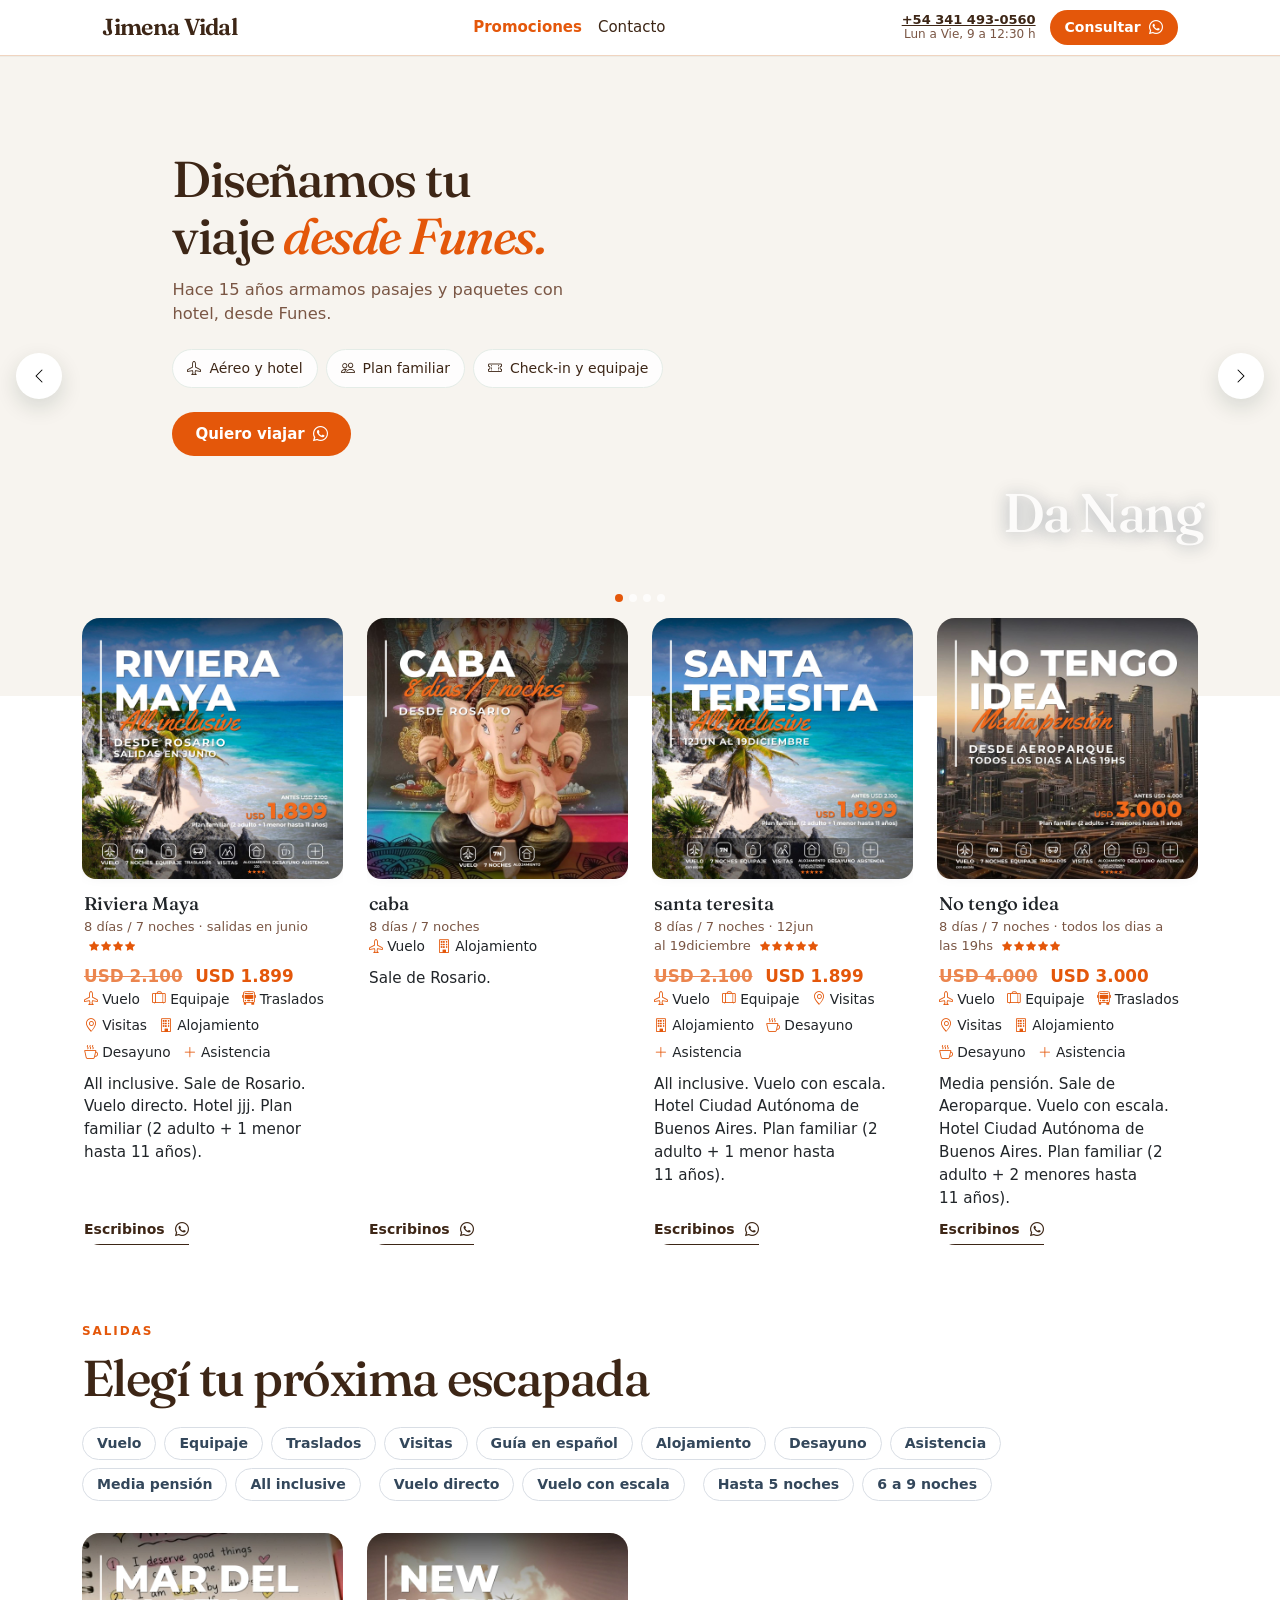
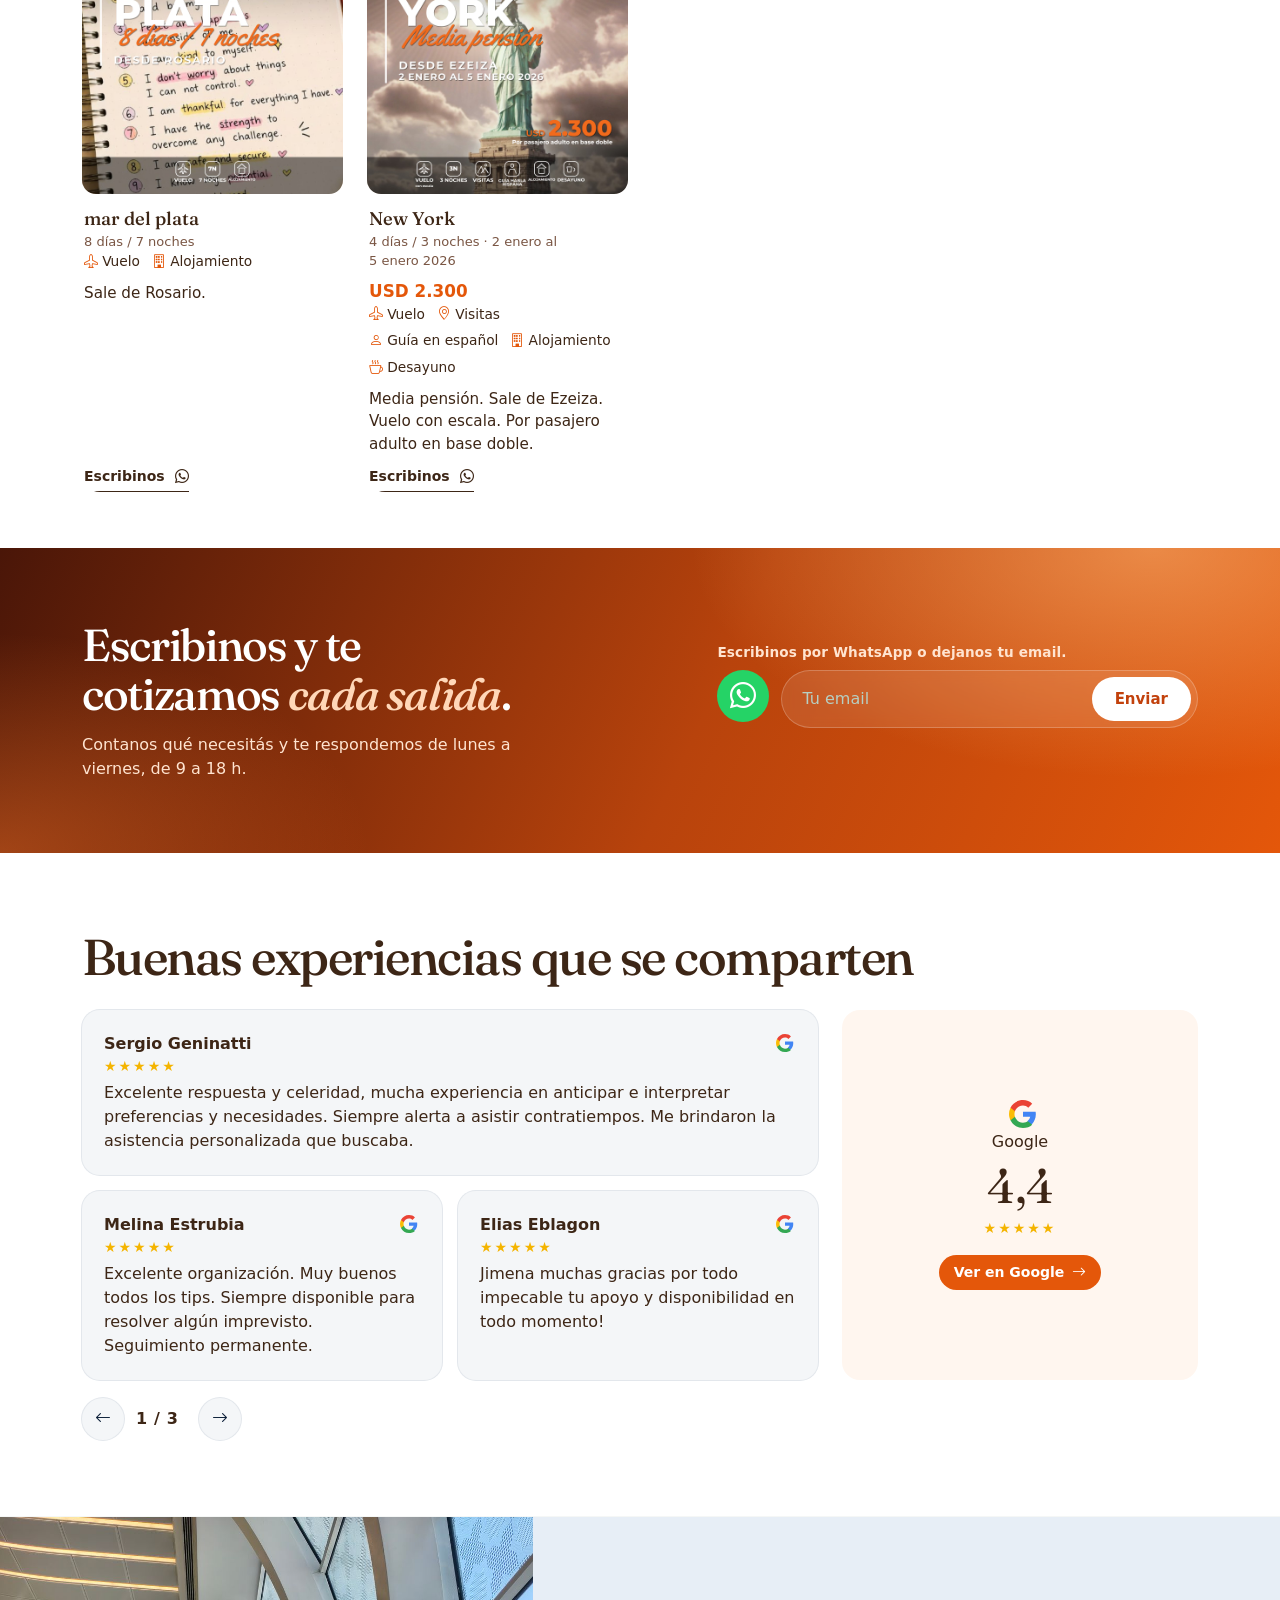
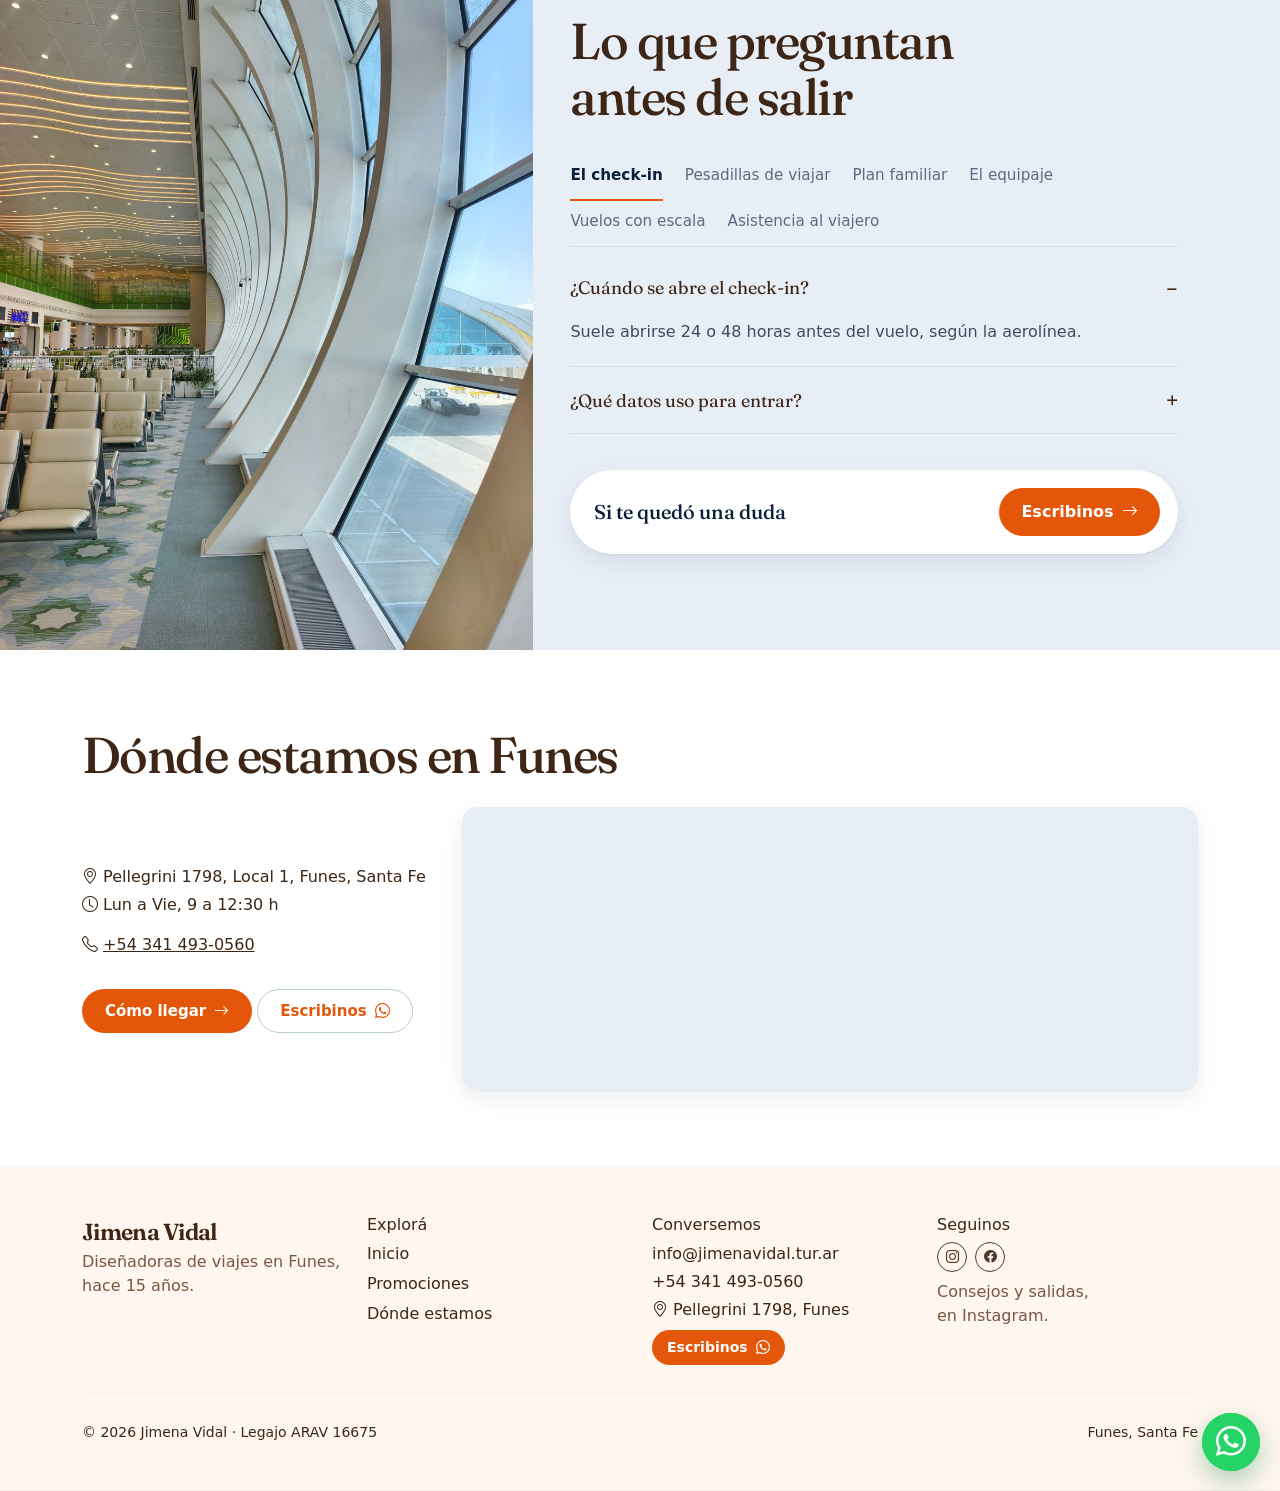
==== index.html @ 98bb5628 "Sitio Jimena Vidal Viajes Landing estática con las promos generadas desde JSON." ====
<!DOCTYPE html>
<html data-estatico lang="es">
<head>
  <meta charset="utf-8">
  <meta name="viewport" content="width=device-width, initial-scale=1">
  <title>Jimena Vidal</title>
  <link rel="preconnect" href="https://fonts.googleapis.com">
  <link rel="preconnect" href="https://fonts.gstatic.com" crossorigin>
  <link href="https://fonts.googleapis.com/css2?family=Fraunces:ital,opsz,wght@0,9..144,500;0,9..144,620;1,9..144,520&family=Manrope:wght@400;500;600;700&display=swap" rel="stylesheet">
  <link href="https://cdn.jsdelivr.net/npm/bootstrap@5.3.3/dist/css/bootstrap.min.css" rel="stylesheet">
  <link href="https://cdn.jsdelivr.net/npm/bootstrap-icons@1.11.3/font/bootstrap-icons.min.css" rel="stylesheet">
  <link href="maquetas/css/lanzate.css" rel="stylesheet">
  <style>
:root { --green: #e4570a; --green-deep: #a43f07; --sage: #fff4ec; --sage-2: #fff4ec; }
  </style>
  <style>

:root {
  --green: #e4570a;
  --green-deep: #a43f07;
  --sage: #fff6ef;
  --sage-2: #ffe8d4;
  --ink: #3d2616;
  --dark: #4a2a16;
  --darker: #2c1810;
  --paper: #fffaf6;
  --cream: #fff1e6;
  --line: #f0d4c0;
  --muted: #7a5644;
}
.nx-hero-slide::before {
  background: linear-gradient(90deg, rgba(255,247,241,.98) 0%, rgba(255,244,236,.95) 36%, rgba(255,236,220,.55) 58%, rgba(255,236,220,0) 78%);
}
body.landing-page { background: #fffaf6; }
.prod-price { color: var(--green); }

  </style>
<meta name="description" content="Diseñadoras de viajes en Funes. Paquetes al Caribe y a Europa, plan familiar y contacto por WhatsApp."><meta property="og:type" content="website"><meta property="og:locale" content="es_AR"><meta property="og:title" content="Jimena Vidal"><meta property="og:description" content="Diseñadoras de viajes en Funes. Paquetes al Caribe y a Europa, plan familiar y contacto por WhatsApp."><meta property="og:site_name" content="Jimena Vidal"><meta property="og:url" content="https://rosariogebala-cyber.github.io/jimenavidal/"><meta property="og:image" content="https://rosariogebala-cyber.github.io/jimenavidal/maquetas/img/jimena/compartir.jpg"><meta property="og:image:alt" content="Jimena Vidal"><meta name="twitter:card" content="summary_large_image"><link rel="canonical" href="https://rosariogebala-cyber.github.io/jimenavidal/"></head>
<body class="landing-page" data-anim="suave">
  <section class="mq-block" id="navegacion" data-module="navegacion-media" data-width="full">
    <div class="mq-frame">
      <nav class="navbar navbar-expand-lg nx nx-nav" data-width="full">
        <div class="container">
          <a class="nx-brand" href="#navegacion">Jimena Vidal</a>
          <button class="navbar-toggler" type="button" data-bs-toggle="collapse" data-bs-target="#navJimena" aria-controls="navJimena" aria-expanded="false" aria-label="Abrir menú"><i class="bi bi-list"></i></button>
          <div class="collapse navbar-collapse" id="navJimena">
            <ul class="navbar-nav mx-auto align-items-lg-center">
              <li class="nav-item"><a class="nav-link is-active" href="#productos">Promociones</a></li>
              
              <li class="nav-item"><a class="nav-link" href="#contacto">Contacto</a></li>
            </ul>
            <div class="nx-nav-tools py-3 py-lg-0">
              <div class="nx-phone">
                <strong><a href="tel:+543414930560">+54 341 493-0560</a></strong>
                <span>Lun a Vie, 9 a 12:30 h</span>
              </div>
              <a class="btn-nx btn-sm" href="https://wa.me/5493416953818?text=Hola%2C%20quiero%20consultar%20un%20pasaje%20al%20exterior" target="_blank" rel="noopener">Consultar <i class="bi bi-whatsapp"></i></a>
            </div>
          </div>
        </div>
      </nav>
</div>
  </section>
  <section class="mq-block" id="hero" data-module="hero-full-imagen-media" data-width="full">
    <div class="mq-frame">
      <div id="heroJimena" class="carousel slide nx nx-hero" data-bs-ride="carousel" data-bs-interval="5600"><div class="carousel-indicators"><button type="button" data-bs-target="#heroJimena" data-bs-slide-to="0" class="active" aria-current="true" aria-label="Funes"></button><button type="button" data-bs-target="#heroJimena" data-bs-slide-to="1" class="" aria-label="Europa"></button><button type="button" data-bs-target="#heroJimena" data-bs-slide-to="2" class="" aria-label="Otros destinos"></button><button type="button" data-bs-target="#heroJimena" data-bs-slide-to="3" class="" aria-label="Quince años"></button></div><div class="carousel-inner"><div class="carousel-item active"><div class="nx-hero-slide"><video class="jv-hero-video" muted playsinline loop preload="none" src="https://videos.pexels.com/video-files/19957788/19957788-sd_960_540_30fps.mp4" aria-label="Atardecer en la costa"></video><p class="jv-hero-lugar" aria-hidden="true">Da&nbsp;Nang</p><div class="container"><div class="col-lg-7"><h2 class="nx-display">Diseñamos tu viaje <span class="em">desde&nbsp;Funes.</span></h2><p class="nx-lead">Hace 15 años armamos pasajes y paquetes con hotel, desde&nbsp;Funes.</p><div class="nx-pills"><span class="nx-pill"><i class="bi bi-airplane"></i> Aéreo y hotel</span><span class="nx-pill"><i class="bi bi-people"></i> Plan familiar</span><span class="nx-pill"><i class="bi bi-ticket-perforated"></i> Check-in y equipaje</span></div><a class="btn-nx mt-4" href="https://wa.me/5493416953818?text=Hola%2C%20quiero%20consultar%20un%20pasaje%20al%20exterior" target="_blank" rel="noopener">Quiero viajar <i class="bi bi-whatsapp"></i></a></div></div></div></div><div class="carousel-item"><div class="nx-hero-slide"><video class="jv-hero-video" muted playsinline loop preload="none" src="https://videos.pexels.com/video-files/36540548/15494248_1280_720_60fps.mp4" aria-label="Vista aérea del Coliseo de Roma al amanecer"></video><p class="jv-hero-lugar" aria-hidden="true">Roma</p><div class="container"><div class="col-lg-7"><h2 class="nx-display">Si vas a Europa, <span class="em">te lo&nbsp;explicamos.</span></h2><p class="nx-lead">Te contamos el ingreso EES, el equipaje y el check-in antes de&nbsp;salir.</p><a class="btn-nx mt-4" href="https://wa.me/5493416953818?text=Hola%2C%20quiero%20consultar%20un%20pasaje%20al%20exterior" target="_blank" rel="noopener">Consultar ahora <i class="bi bi-whatsapp"></i></a></div></div></div></div><div class="carousel-item"><div class="nx-hero-slide"><video class="jv-hero-video" muted playsinline loop preload="none" src="https://cdn.pixabay.com/video/2025/01/12/252077_medium.mp4" aria-label="Camellos frente a las pirámides de Guiza, en Egipto"></video><p class="jv-hero-lugar" aria-hidden="true">Egipto</p><div class="container"><div class="col-lg-7"><h2 class="nx-display">Si el destino es otro, <span class="em">también lo&nbsp;armamos.</span></h2><p class="nx-lead">Riviera Maya, Dominicana o el destino que tengas en&nbsp;mente.</p><a class="btn-nx mt-4" href="https://wa.me/5493416953818?text=Hola%2C%20quiero%20consultar%20un%20pasaje%20al%20exterior" target="_blank" rel="noopener">Escribinos ahora <i class="bi bi-whatsapp"></i></a></div></div></div></div><div class="carousel-item jv-quince"><div class="nx-hero-slide"><video class="jv-hero-video" muted playsinline loop preload="none" src="https://videos.pexels.com/video-files/30118059/12916819_1280_720_30fps.mp4" aria-label="Vista aérea de la playa de Cancún"></video><p class="jv-hero-lugar" aria-hidden="true">Cancún</p><div class="container"><div class="col-lg-7"><h2 class="nx-display">Quince años armando&nbsp;viajes</h2><p class="nx-lead">Jimena y Laura te escuchan y arman la salida a tu&nbsp;medida.</p><a class="btn-nx mt-4" href="https://wa.me/5493416953818?text=Hola%2C%20quiero%20consultar%20un%20pasaje%20al%20exterior" target="_blank" rel="noopener">Quiero viajar <i class="bi bi-whatsapp"></i></a></div></div></div></div></div><button class="carousel-control-prev" type="button" data-bs-target="#heroJimena" data-bs-slide="prev"><span class="carousel-control-prev-icon" aria-hidden="true"></span><span class="visually-hidden">Anterior</span></button><button class="carousel-control-next" type="button" data-bs-target="#heroJimena" data-bs-slide="next"><span class="carousel-control-next-icon" aria-hidden="true"></span><span class="visually-hidden">Siguiente</span></button></div>
    </div>
  </section>
  <section class="mq-block" id="productos" data-module="productos-simple" data-width="full">
    <div class="mq-frame">
      <div class="nx nx-pad">
        <div class="container">
          <p class="nx-kicker">Salidas</p>
          <h2 class="nx-display">Elegí tu próxima&nbsp;escapada</h2>
          <div class="row g-4 mt-2">
<div class="col-6 col-lg-3 jv-destacada"><article class="prod-card prod-card-xl" data-oferta="37884926197f4aeb826073169ba6c356" data-filtros="aereo equipaje traslado excursion hotel desayuno asistencia all-inclusive directo noches-media"><div class="nx-frame ratio-1"><button type="button" class="jv-zoom" data-zoom="img/ofertas/37884926197f4aeb826073169ba6c356.jpg?v=053f85e9" aria-label="Ver Riviera Maya"><img src="img/ofertas/37884926197f4aeb826073169ba6c356.jpg?v=053f85e9" alt="Oferta a Riviera Maya, 8 días / 7 noches"></button></div><div class="pad"><h3>Riviera&nbsp;Maya</h3><p class="meta">8 días / 7 noches · salidas en&nbsp;junio <span class="jv-stars" aria-label="4 estrellas"><i class="bi bi-star-fill"></i><i class="bi bi-star-fill"></i><i class="bi bi-star-fill"></i><i class="bi bi-star-fill"></i></span></p><p class="prod-price"><s>USD&nbsp;2.100</s> USD&nbsp;1.899</p><p class="jv-incs"><span class="jv-inc"><i class="bi bi-airplane" aria-hidden="true"></i> Vuelo</span><span class="jv-inc"><i class="bi bi-suitcase-lg" aria-hidden="true"></i> Equipaje</span><span class="jv-inc"><i class="bi bi-bus-front" aria-hidden="true"></i> Traslados</span><span class="jv-inc"><i class="bi bi-geo-alt" aria-hidden="true"></i> Visitas</span><span class="jv-inc"><i class="bi bi-building" aria-hidden="true"></i> Alojamiento</span><span class="jv-inc"><i class="bi bi-cup-hot" aria-hidden="true"></i> Desayuno</span><span class="jv-inc"><i class="bi bi-plus-lg" aria-hidden="true"></i> Asistencia</span></p><p class="prod-sale">All inclusive. Sale de Rosario. Vuelo directo. Hotel jjj. Plan familiar (2 adulto + 1 menor hasta 11&nbsp;años).</p><a class="prod-more" href="https://wa.me/5493416953818?text=Hola%2C%20quiero%20consultar%20la%20promo%20a%20Riviera%20Maya%2C%208%20d%C3%ADas%20/%207%20noches%2C%20salidas%20en%20junio%20%28USD%201.899%29." target="_blank" rel="noopener">Escribinos <i class="bi bi-whatsapp"></i></a></div></article></div>
<div class="col-6 col-lg-3 jv-destacada"><article class="prod-card prod-card-xl" data-oferta="af91a5ec6b624a5aa73c036898214060" data-filtros="aereo hotel noches-media"><div class="nx-frame ratio-1"><button type="button" class="jv-zoom" data-zoom="img/ofertas/af91a5ec6b624a5aa73c036898214060.jpg?v=03110d2f" aria-label="Ver caba"><img src="img/ofertas/af91a5ec6b624a5aa73c036898214060.jpg?v=03110d2f" alt="Oferta a caba, 8 días / 7 noches"></button></div><div class="pad"><h3>caba</h3><p class="meta">8 días / 7&nbsp;noches</p><p class="prod-price" hidden></p><p class="jv-incs"><span class="jv-inc"><i class="bi bi-airplane" aria-hidden="true"></i> Vuelo</span><span class="jv-inc"><i class="bi bi-building" aria-hidden="true"></i> Alojamiento</span></p><p class="prod-sale">Sale de&nbsp;Rosario.</p><a class="prod-more" href="https://wa.me/5493416953818?text=Hola%2C%20quiero%20consultar%20la%20promo%20a%20caba%2C%208%20d%C3%ADas%20/%207%20noches." target="_blank" rel="noopener">Escribinos <i class="bi bi-whatsapp"></i></a></div></article></div>
<div class="col-6 col-lg-3 jv-destacada"><article class="prod-card prod-card-xl" data-oferta="77dbd128a2034e059b8c4e5684f59d8d" data-filtros="aereo equipaje excursion hotel desayuno asistencia all-inclusive con-escala noches-media"><div class="nx-frame ratio-1"><button type="button" class="jv-zoom" data-zoom="img/ofertas/77dbd128a2034e059b8c4e5684f59d8d.jpg?v=461063f7" aria-label="Ver santa teresita"><img src="img/ofertas/77dbd128a2034e059b8c4e5684f59d8d.jpg?v=461063f7" alt="Oferta a santa teresita, 8 días / 7 noches"></button></div><div class="pad"><h3>santa&nbsp;teresita</h3><p class="meta">8 días / 7 noches · 12jun al&nbsp;19diciembre <span class="jv-stars" aria-label="5 estrellas"><i class="bi bi-star-fill"></i><i class="bi bi-star-fill"></i><i class="bi bi-star-fill"></i><i class="bi bi-star-fill"></i><i class="bi bi-star-fill"></i></span></p><p class="prod-price"><s>USD&nbsp;2.100</s> USD&nbsp;1.899</p><p class="jv-incs"><span class="jv-inc"><i class="bi bi-airplane" aria-hidden="true"></i> Vuelo</span><span class="jv-inc"><i class="bi bi-suitcase-lg" aria-hidden="true"></i> Equipaje</span><span class="jv-inc"><i class="bi bi-geo-alt" aria-hidden="true"></i> Visitas</span><span class="jv-inc"><i class="bi bi-building" aria-hidden="true"></i> Alojamiento</span><span class="jv-inc"><i class="bi bi-cup-hot" aria-hidden="true"></i> Desayuno</span><span class="jv-inc"><i class="bi bi-plus-lg" aria-hidden="true"></i> Asistencia</span></p><p class="prod-sale">All inclusive. Vuelo con escala. Hotel Ciudad Autónoma de Buenos Aires. Plan familiar (2 adulto + 1 menor hasta 11&nbsp;años).</p><a class="prod-more" href="https://wa.me/5493416953818?text=Hola%2C%20quiero%20consultar%20la%20promo%20a%20santa%20teresita%2C%208%20d%C3%ADas%20/%207%20noches%2C%2012jun%20al%2019diciembre%20%28USD%201.899%29." target="_blank" rel="noopener">Escribinos <i class="bi bi-whatsapp"></i></a></div></article></div>
<div class="col-6 col-lg-3 jv-destacada"><article class="prod-card prod-card-xl" data-oferta="a9b74a83d5e5470c9b0c50fd31ae1b5e" data-filtros="aereo equipaje traslado excursion hotel desayuno asistencia media-pension con-escala noches-media"><div class="nx-frame ratio-1"><button type="button" class="jv-zoom" data-zoom="img/ofertas/a9b74a83d5e5470c9b0c50fd31ae1b5e.jpg?v=5ab788b3" aria-label="Ver No tengo idea"><img src="img/ofertas/a9b74a83d5e5470c9b0c50fd31ae1b5e.jpg?v=5ab788b3" alt="Oferta a No tengo idea, 8 días / 7 noches"></button></div><div class="pad"><h3>No tengo&nbsp;idea</h3><p class="meta">8 días / 7 noches · todos los dias a las&nbsp;19hs <span class="jv-stars" aria-label="5 estrellas"><i class="bi bi-star-fill"></i><i class="bi bi-star-fill"></i><i class="bi bi-star-fill"></i><i class="bi bi-star-fill"></i><i class="bi bi-star-fill"></i></span></p><p class="prod-price"><s>USD&nbsp;4.000</s> USD&nbsp;3.000</p><p class="jv-incs"><span class="jv-inc"><i class="bi bi-airplane" aria-hidden="true"></i> Vuelo</span><span class="jv-inc"><i class="bi bi-suitcase-lg" aria-hidden="true"></i> Equipaje</span><span class="jv-inc"><i class="bi bi-bus-front" aria-hidden="true"></i> Traslados</span><span class="jv-inc"><i class="bi bi-geo-alt" aria-hidden="true"></i> Visitas</span><span class="jv-inc"><i class="bi bi-building" aria-hidden="true"></i> Alojamiento</span><span class="jv-inc"><i class="bi bi-cup-hot" aria-hidden="true"></i> Desayuno</span><span class="jv-inc"><i class="bi bi-plus-lg" aria-hidden="true"></i> Asistencia</span></p><p class="prod-sale">Media pensión. Sale de Aeroparque. Vuelo con escala. Hotel Ciudad Autónoma de Buenos Aires. Plan familiar (2 adulto + 2 menores hasta 11&nbsp;años).</p><a class="prod-more" href="https://wa.me/5493416953818?text=Hola%2C%20quiero%20consultar%20la%20promo%20a%20No%20tengo%20idea%2C%208%20d%C3%ADas%20/%207%20noches%2C%20todos%20los%20dias%20a%20las%2019hs%20%28USD%203.000%29." target="_blank" rel="noopener">Escribinos <i class="bi bi-whatsapp"></i></a></div></article></div>
<div class="col-6 col-lg-3"><article class="prod-card prod-card-xl" data-oferta="b96059d325c141ed8a28bde0c8cb20a8" data-filtros="aereo hotel noches-media"><div class="nx-frame ratio-1"><button type="button" class="jv-zoom" data-zoom="img/ofertas/b96059d325c141ed8a28bde0c8cb20a8.jpg?v=1242d1ee" aria-label="Ver mar del plata"><img src="img/ofertas/b96059d325c141ed8a28bde0c8cb20a8.jpg?v=1242d1ee" alt="Oferta a mar del plata, 8 días / 7 noches"></button></div><div class="pad"><h3>mar del&nbsp;plata</h3><p class="meta">8 días / 7&nbsp;noches</p><p class="prod-price" hidden></p><p class="jv-incs"><span class="jv-inc"><i class="bi bi-airplane" aria-hidden="true"></i> Vuelo</span><span class="jv-inc"><i class="bi bi-building" aria-hidden="true"></i> Alojamiento</span></p><p class="prod-sale">Sale de&nbsp;Rosario.</p><a class="prod-more" href="https://wa.me/5493416953818?text=Hola%2C%20quiero%20consultar%20la%20promo%20a%20mar%20del%20plata%2C%208%20d%C3%ADas%20/%207%20noches." target="_blank" rel="noopener">Escribinos <i class="bi bi-whatsapp"></i></a></div></article></div>
<div class="col-6 col-lg-3"><article class="prod-card prod-card-xl" data-oferta="d238829146d94de8898e751977fbda20" data-filtros="aereo excursion guia hotel desayuno media-pension con-escala noches-corta"><div class="nx-frame ratio-1"><button type="button" class="jv-zoom" data-zoom="img/ofertas/d238829146d94de8898e751977fbda20.jpg?v=cd882d75" aria-label="Ver New York"><img src="img/ofertas/d238829146d94de8898e751977fbda20.jpg?v=cd882d75" alt="Oferta a New York, 4 días / 3 noches"></button></div><div class="pad"><h3>New&nbsp;York</h3><p class="meta">4 días / 3 noches · 2 enero al 5 enero&nbsp;2026</p><p class="prod-price">USD&nbsp;2.300</p><p class="jv-incs"><span class="jv-inc"><i class="bi bi-airplane" aria-hidden="true"></i> Vuelo</span><span class="jv-inc"><i class="bi bi-geo-alt" aria-hidden="true"></i> Visitas</span><span class="jv-inc"><i class="bi bi-person" aria-hidden="true"></i> Guía en&nbsp;español</span><span class="jv-inc"><i class="bi bi-building" aria-hidden="true"></i> Alojamiento</span><span class="jv-inc"><i class="bi bi-cup-hot" aria-hidden="true"></i> Desayuno</span></p><p class="prod-sale">Media pensión. Sale de Ezeiza. Vuelo con escala. Por pasajero adulto en base&nbsp;doble.</p><a class="prod-more" href="https://wa.me/5493416953818?text=Hola%2C%20quiero%20consultar%20la%20promo%20a%20New%20York%2C%204%20d%C3%ADas%20/%203%20noches%2C%202%20enero%20al%205%20enero%202026%20%28USD%202.300%29." target="_blank" rel="noopener">Escribinos <i class="bi bi-whatsapp"></i></a></div></article></div>
          </div>
          <div class="foot-cta jv-cierre"><div class="container"><div><h2>Escribinos y te cotizamos <span class="em">cada&nbsp;salida</span>.</h2><p>Contanos qué necesitás y te respondemos de lunes a viernes, de 9 a 18&nbsp;h.</p></div><div class="jv-cierre-side"><p class="jv-cierre-hint">Escribinos por WhatsApp o dejanos tu&nbsp;email.</p><a class="jv-wa" href="https://wa.me/5493416953818?text=Hola%2C%20quiero%20consultar%20una%20salida." target="_blank" rel="noopener" aria-label="Escribir por WhatsApp"><i class="bi bi-whatsapp"></i></a><form data-mailto-form><label class="visually-hidden" for="jv-email">Tu email</label><div class="foot-form"><input id="jv-email" type="email" name="email" placeholder="Tu email" autocomplete="email" required><input type="text" name="web" tabindex="-1" autocomplete="off" class="visually-hidden" aria-hidden="true"><button class="btn-nx-light" type="submit">Enviar</button></div><p class="foot-form-note" data-form-msg aria-live="polite"></p></form></div></div></div><!--/jv-cierre-->
        </div>
      </div>
</div>
  </section>
    <section class="mq-block" id="resenas-de-google" data-module="resenas-google-compleja" data-width="full">
    <div class="mq-frame">
      <div class="nx nx-pad">
        <div class="container">
          <h2 class="nx-display mb-4">Buenas experiencias que se&nbsp;comparten</h2>
          <div class="row g-4 align-items-start">
            <div class="col-lg-4"><div class="score-card text-center">
              <span class="g-mark"><svg viewBox="0 0 24 24" width="28" height="28" aria-hidden="true"><path fill="#4285F4" d="M23 12.3c0-.8-.1-1.6-.2-2.3H12v4.4h6.2a5.3 5.3 0 0 1-2.3 3.5v2.9h3.7C21.6 18.7 23 15.8 23 12.3z"/><path fill="#34A853" d="M12 24c3.2 0 5.9-1 7.9-2.8l-3.7-2.9c-1 .7-2.4 1.2-4.2 1.2-3.2 0-5.9-2.2-6.9-5.1H1.3v3A12 12 0 0 0 12 24z"/><path fill="#FBBC05" d="M5.1 14.4A7.2 7.2 0 0 1 4.7 12c0-.8.1-1.6.4-2.4V6.6H1.3A12 12 0 0 0 0 12c0 1.9.5 3.8 1.3 5.4l3.8-3z"/><path fill="#EA4335" d="M12 4.8c1.7 0 3.3.6 4.5 1.8l3.4-3.4C17.9 1.1 15.2 0 12 0 7.3 0 3.2 2.7 1.3 6.6l3.8 3C6.1 7 8.8 4.8 12 4.8z"/></svg></span>
              <p class="mb-0 mt-2">Google</p>
              <p class="big">4,4</p>
              <p class="nx-stars is-google">★★★★★</p>
              
              <a class="btn-nx btn-sm" href="https://www.google.com/maps/search/?api=1&amp;query=Jimena+Vidal+Viajes+Funes" target="_blank" rel="noopener">Ver en Google <i class="bi bi-arrow-right"></i></a>
            </div></div>
            <div class="col-lg-8">
              <div data-jv-resenas><div class="jv-resena-pagina" data-jv-pagina-item><article class="quote-card mb-3"><div class="d-flex justify-content-between"><strong>Sergio Geninatti</strong><span class="g-mark"><svg viewBox="0 0 24 24" width="18" height="18" aria-hidden="true"><path fill="#4285F4" d="M23 12.3c0-.8-.1-1.6-.2-2.3H12v4.4h6.2a5.3 5.3 0 0 1-2.3 3.5v2.9h3.7C21.6 18.7 23 15.8 23 12.3z"/><path fill="#34A853" d="M12 24c3.2 0 5.9-1 7.9-2.8l-3.7-2.9c-1 .7-2.4 1.2-4.2 1.2-3.2 0-5.9-2.2-6.9-5.1H1.3v3A12 12 0 0 0 12 24z"/><path fill="#FBBC05" d="M5.1 14.4A7.2 7.2 0 0 1 4.7 12c0-.8.1-1.6.4-2.4V6.6H1.3A12 12 0 0 0 0 12c0 1.9.5 3.8 1.3 5.4l3.8-3z"/><path fill="#EA4335" d="M12 4.8c1.7 0 3.3.6 4.5 1.8l3.4-3.4C17.9 1.1 15.2 0 12 0 7.3 0 3.2 2.7 1.3 6.6l3.8 3C6.1 7 8.8 4.8 12 4.8z"/></svg></span></div><p class="nx-stars is-google mb-1">★★★★★</p><p class="mb-0">Excelente respuesta y celeridad, mucha experiencia en anticipar e interpretar preferencias y necesidades. Siempre alerta a asistir contratiempos. Me brindaron la asistencia personalizada que&nbsp;buscaba.</p></article><div class="row g-3"><div class="col-md-6"><article class="quote-card"><div class="d-flex justify-content-between"><strong>Melina Estrubia</strong><span class="g-mark"><svg viewBox="0 0 24 24" width="18" height="18" aria-hidden="true"><path fill="#4285F4" d="M23 12.3c0-.8-.1-1.6-.2-2.3H12v4.4h6.2a5.3 5.3 0 0 1-2.3 3.5v2.9h3.7C21.6 18.7 23 15.8 23 12.3z"/><path fill="#34A853" d="M12 24c3.2 0 5.9-1 7.9-2.8l-3.7-2.9c-1 .7-2.4 1.2-4.2 1.2-3.2 0-5.9-2.2-6.9-5.1H1.3v3A12 12 0 0 0 12 24z"/><path fill="#FBBC05" d="M5.1 14.4A7.2 7.2 0 0 1 4.7 12c0-.8.1-1.6.4-2.4V6.6H1.3A12 12 0 0 0 0 12c0 1.9.5 3.8 1.3 5.4l3.8-3z"/><path fill="#EA4335" d="M12 4.8c1.7 0 3.3.6 4.5 1.8l3.4-3.4C17.9 1.1 15.2 0 12 0 7.3 0 3.2 2.7 1.3 6.6l3.8 3C6.1 7 8.8 4.8 12 4.8z"/></svg></span></div><p class="nx-stars is-google mb-1">★★★★★</p><p class="mb-0">Excelente organización. Muy buenos todos los tips. Siempre disponible para resolver algún imprevisto. Seguimiento&nbsp;permanente.</p></article></div><div class="col-md-6"><article class="quote-card"><div class="d-flex justify-content-between"><strong>Elias Eblagon</strong><span class="g-mark"><svg viewBox="0 0 24 24" width="18" height="18" aria-hidden="true"><path fill="#4285F4" d="M23 12.3c0-.8-.1-1.6-.2-2.3H12v4.4h6.2a5.3 5.3 0 0 1-2.3 3.5v2.9h3.7C21.6 18.7 23 15.8 23 12.3z"/><path fill="#34A853" d="M12 24c3.2 0 5.9-1 7.9-2.8l-3.7-2.9c-1 .7-2.4 1.2-4.2 1.2-3.2 0-5.9-2.2-6.9-5.1H1.3v3A12 12 0 0 0 12 24z"/><path fill="#FBBC05" d="M5.1 14.4A7.2 7.2 0 0 1 4.7 12c0-.8.1-1.6.4-2.4V6.6H1.3A12 12 0 0 0 0 12c0 1.9.5 3.8 1.3 5.4l3.8-3z"/><path fill="#EA4335" d="M12 4.8c1.7 0 3.3.6 4.5 1.8l3.4-3.4C17.9 1.1 15.2 0 12 0 7.3 0 3.2 2.7 1.3 6.6l3.8 3C6.1 7 8.8 4.8 12 4.8z"/></svg></span></div><p class="nx-stars is-google mb-1">★★★★★</p><p class="mb-0">Jimena muchas gracias por todo impecable tu apoyo y disponibilidad en todo&nbsp;momento!</p></article></div></div></div><div class="jv-resena-pagina" data-jv-pagina-item hidden><article class="quote-card mb-3"><div class="d-flex justify-content-between"><strong>Gabriel LRDG</strong><span class="g-mark"><svg viewBox="0 0 24 24" width="18" height="18" aria-hidden="true"><path fill="#4285F4" d="M23 12.3c0-.8-.1-1.6-.2-2.3H12v4.4h6.2a5.3 5.3 0 0 1-2.3 3.5v2.9h3.7C21.6 18.7 23 15.8 23 12.3z"/><path fill="#34A853" d="M12 24c3.2 0 5.9-1 7.9-2.8l-3.7-2.9c-1 .7-2.4 1.2-4.2 1.2-3.2 0-5.9-2.2-6.9-5.1H1.3v3A12 12 0 0 0 12 24z"/><path fill="#FBBC05" d="M5.1 14.4A7.2 7.2 0 0 1 4.7 12c0-.8.1-1.6.4-2.4V6.6H1.3A12 12 0 0 0 0 12c0 1.9.5 3.8 1.3 5.4l3.8-3z"/><path fill="#EA4335" d="M12 4.8c1.7 0 3.3.6 4.5 1.8l3.4-3.4C17.9 1.1 15.2 0 12 0 7.3 0 3.2 2.7 1.3 6.6l3.8 3C6.1 7 8.8 4.8 12 4.8z"/></svg></span></div><p class="nx-stars is-google mb-1">★★★★★</p><p class="mb-0">Excelente atención de las chicas. Siempre predispuestas a resolver todo tipo de inquietud, hace varios años que viajamos siempre con ellas. 100%&nbsp;recomendable.</p></article><div class="row g-3"><div class="col-md-6"><article class="quote-card"><div class="d-flex justify-content-between"><strong>Enero 2025</strong><span class="g-mark"><svg viewBox="0 0 24 24" width="18" height="18" aria-hidden="true"><path fill="#4285F4" d="M23 12.3c0-.8-.1-1.6-.2-2.3H12v4.4h6.2a5.3 5.3 0 0 1-2.3 3.5v2.9h3.7C21.6 18.7 23 15.8 23 12.3z"/><path fill="#34A853" d="M12 24c3.2 0 5.9-1 7.9-2.8l-3.7-2.9c-1 .7-2.4 1.2-4.2 1.2-3.2 0-5.9-2.2-6.9-5.1H1.3v3A12 12 0 0 0 12 24z"/><path fill="#FBBC05" d="M5.1 14.4A7.2 7.2 0 0 1 4.7 12c0-.8.1-1.6.4-2.4V6.6H1.3A12 12 0 0 0 0 12c0 1.9.5 3.8 1.3 5.4l3.8-3z"/><path fill="#EA4335" d="M12 4.8c1.7 0 3.3.6 4.5 1.8l3.4-3.4C17.9 1.1 15.2 0 12 0 7.3 0 3.2 2.7 1.3 6.6l3.8 3C6.1 7 8.8 4.8 12 4.8z"/></svg></span></div><p class="nx-stars is-google mb-1">★★★★★</p><p class="mb-0">El mejor asesoramiento para viajar seguros y tranquilos. Laura y Jimena se esfuerzan para que en el viaje solo&nbsp;disfrutes.</p></article></div><div class="col-md-6"><article class="quote-card"><div class="d-flex justify-content-between"><strong>Enero 2025</strong><span class="g-mark"><svg viewBox="0 0 24 24" width="18" height="18" aria-hidden="true"><path fill="#4285F4" d="M23 12.3c0-.8-.1-1.6-.2-2.3H12v4.4h6.2a5.3 5.3 0 0 1-2.3 3.5v2.9h3.7C21.6 18.7 23 15.8 23 12.3z"/><path fill="#34A853" d="M12 24c3.2 0 5.9-1 7.9-2.8l-3.7-2.9c-1 .7-2.4 1.2-4.2 1.2-3.2 0-5.9-2.2-6.9-5.1H1.3v3A12 12 0 0 0 12 24z"/><path fill="#FBBC05" d="M5.1 14.4A7.2 7.2 0 0 1 4.7 12c0-.8.1-1.6.4-2.4V6.6H1.3A12 12 0 0 0 0 12c0 1.9.5 3.8 1.3 5.4l3.8-3z"/><path fill="#EA4335" d="M12 4.8c1.7 0 3.3.6 4.5 1.8l3.4-3.4C17.9 1.1 15.2 0 12 0 7.3 0 3.2 2.7 1.3 6.6l3.8 3C6.1 7 8.8 4.8 12 4.8z"/></svg></span></div><p class="nx-stars is-google mb-1">★★★★★</p><p class="mb-0">Excelente atención y asesoramiento pre y post&nbsp;venta.</p></article></div></div></div><div class="jv-resena-pagina" data-jv-pagina-item hidden><article class="quote-card"><div class="d-flex justify-content-between"><strong>Diciembre 2019</strong><span class="g-mark"><svg viewBox="0 0 24 24" width="18" height="18" aria-hidden="true"><path fill="#4285F4" d="M23 12.3c0-.8-.1-1.6-.2-2.3H12v4.4h6.2a5.3 5.3 0 0 1-2.3 3.5v2.9h3.7C21.6 18.7 23 15.8 23 12.3z"/><path fill="#34A853" d="M12 24c3.2 0 5.9-1 7.9-2.8l-3.7-2.9c-1 .7-2.4 1.2-4.2 1.2-3.2 0-5.9-2.2-6.9-5.1H1.3v3A12 12 0 0 0 12 24z"/><path fill="#FBBC05" d="M5.1 14.4A7.2 7.2 0 0 1 4.7 12c0-.8.1-1.6.4-2.4V6.6H1.3A12 12 0 0 0 0 12c0 1.9.5 3.8 1.3 5.4l3.8-3z"/><path fill="#EA4335" d="M12 4.8c1.7 0 3.3.6 4.5 1.8l3.4-3.4C17.9 1.1 15.2 0 12 0 7.3 0 3.2 2.7 1.3 6.6l3.8 3C6.1 7 8.8 4.8 12 4.8z"/></svg></span></div><p class="nx-stars is-google mb-1">★★★★★</p><p class="mb-0">Excelente agencia! muy comprometida con el viaje que hicimos y atentas en todo momento. Super recomendable!!!&nbsp;GRACIAS</p></article></div><div class="jv-resena-navs"><button type="button" class="jv-resena-nav" data-jv-prev aria-label="Anterior"><i class="bi bi-arrow-left"></i></button><span class="jv-resena-num" data-jv-pagina>1 / 3</span><button type="button" class="jv-resena-nav" data-jv-next aria-label="Siguiente"><i class="bi bi-arrow-right"></i></button></div></div>
        </div>
      </div>
    </div>
  
    </div>
  </div>
  </section>
  <section class="mq-block" id="preguntas-frecuentes" data-module="preguntas-frecuentes-compleja" data-width="full">
    <div class="mq-frame">
      <div class="nx nx-pad" data-width="full">
        <div class="container" data-faq>
          <div class="row g-4 g-lg-5 align-items-start">
            <div class="col-lg-5 jv-faq-media"><figure class="jv-faq-foto" aria-hidden="true"><img class="is-on" data-faq-foto="primeros" src="maquetas/img/jimena/faq/check-in.jpg" alt="Terminal de aeropuerto con grandes ventanales" width="1100" height="1400" loading="lazy"><img data-faq-foto="viajar" src="maquetas/img/jimena/faq/pasaje.jpg?v=2" alt="Ala del avión sobre Buenos Aires" width="1400" height="1780" loading="lazy"><img data-faq-foto="familiar" src="maquetas/img/jimena/faq/familia.jpg?v=2" alt="Familia mirando los aviones por el ventanal del aeropuerto" width="1400" height="1780" loading="lazy"><img data-faq-foto="equipaje" src="maquetas/img/jimena/faq/equipaje.jpg" alt="Valija y mochila junto al ventanal del aeropuerto" width="1100" height="1400" loading="lazy"><img data-faq-foto="escala" src="maquetas/img/jimena/faq/escala.jpg" alt="Asientos frente a la pista del aeropuerto" width="1100" height="1400" loading="lazy"><img data-faq-foto="asistencia" src="maquetas/img/jimena/faq/asistencia.jpg" alt="Viajero con el celular junto al ventanal del aeropuerto" width="1100" height="1400" loading="lazy"></figure></div>
            <div class="col-lg-7">
              <h2 class="nx-display jv-faq-title">Lo que preguntan antes de&nbsp;salir</h2>
              <div class="jv-faq-tabs"><button class="topic is-on" aria-pressed="true" type="button" data-topic="primeros">El check-in</button><button class="topic" aria-pressed="false" type="button" data-topic="viajar">Pesadillas de&nbsp;viajar</button><button class="topic" aria-pressed="false" type="button" data-topic="familiar">Plan familiar</button><button class="topic" aria-pressed="false" type="button" data-topic="equipaje">El equipaje</button><button class="topic" aria-pressed="false" type="button" data-topic="escala">Vuelos con&nbsp;escala</button><button class="topic" aria-pressed="false" type="button" data-topic="asistencia">Asistencia al&nbsp;viajero</button></div>
              <div class="accordion acc-plain" id="faqJimena">
                <div class="accordion-item" data-faq-item="primeros">
                  <h3 class="accordion-header"><button class="accordion-button" type="button" data-bs-toggle="collapse" data-bs-target="#jv-a1" aria-expanded="true">¿Cuándo se abre el&nbsp;check-in?</button></h3>
                  <div id="jv-a1" class="accordion-collapse collapse show" data-bs-parent="#faqJimena"><div class="accordion-body">Suele abrirse 24 o 48 horas antes del vuelo, según la aerolínea.</div></div>
                </div>
                <div class="accordion-item" data-faq-item="primeros">
                  <h3 class="accordion-header"><button class="accordion-button collapsed" type="button" data-bs-toggle="collapse" data-bs-target="#jv-a2">¿Qué datos uso para&nbsp;entrar?</button></h3>
                  <div id="jv-a2" class="accordion-collapse collapse" data-bs-parent="#faqJimena"><div class="accordion-body">Entrá con el código de reserva y los nombres tal como figuran en el pasaporte. Si viajan varias, confirmá que estén todas.</div></div>
                </div>
                <div class="accordion-item" data-faq-item="viajar">
                  <h3 class="accordion-header"><button class="accordion-button collapsed" type="button" data-bs-toggle="collapse" data-bs-target="#jv-a3">¿Qué revisar apenas llega el&nbsp;pasaje?</button></h3>
                  <div id="jv-a3" class="accordion-collapse collapse" data-bs-parent="#faqJimena"><div class="accordion-body">Un nombre mal escrito, el horario de otro país o una escala demasiado corta.</div></div>
                </div>
                <div class="accordion-item" data-faq-item="viajar">
                  <h3 class="accordion-header"><button class="accordion-button collapsed" type="button" data-bs-toggle="collapse" data-bs-target="#jv-a4">¿Dónde conviene guardar la&nbsp;reserva?</button></h3>
                  <div id="jv-a4" class="accordion-collapse collapse" data-bs-parent="#faqJimena"><div class="accordion-body">Apenas lo tengas, guardá la reserva fuera del mail.</div></div>
                </div>
                <div class="accordion-item" data-faq-item="familiar">
                  <h3 class="accordion-header"><button class="accordion-button collapsed" type="button" data-bs-toggle="collapse" data-bs-target="#jv-a5">¿Qué es un plan&nbsp;familiar?</button></h3>
                  <div id="jv-a5" class="accordion-collapse collapse" data-bs-parent="#faqJimena"><div class="accordion-body">Es la tarifa para dos adultos y uno o dos menores de hasta 11 años.</div></div>
                </div>
                <div class="accordion-item" data-faq-item="familiar">
                  <h3 class="accordion-header"><button class="accordion-button collapsed" type="button" data-bs-toggle="collapse" data-bs-target="#jv-a6">¿El precio incluye a todo el&nbsp;grupo?</button></h3>
                  <div id="jv-a6" class="accordion-collapse collapse" data-bs-parent="#faqJimena"><div class="accordion-body">El precio de la promo ya incluye ese grupo. Si suma otra persona, se cotiza aparte.</div></div>
                </div>
                <div class="accordion-item" data-faq-item="equipaje">
                  <h3 class="accordion-header"><button class="accordion-button collapsed" type="button" data-bs-toggle="collapse" data-bs-target="#jv-a7">¿Qué se puede llevar en cada&nbsp;equipaje?</button></h3>
                  <div id="jv-a7" class="accordion-collapse collapse" data-bs-parent="#faqJimena"><div class="accordion-body"><div class="jv-bags"><figure><div><svg viewBox="0 0 200 150" aria-hidden="true"><g fill="none" stroke="#0b1f38" stroke-width="2.25" stroke-linecap="round" stroke-linejoin="round"><path d="M14 138h172" stroke="#9bb0c9"/><path d="M124 24h26a8 8 0 0 1 8 8v64h-34z" fill="#fff"/><path d="M128 18h18a6 6 0 0 1 6 6v6h-30v-6a6 6 0 0 1 6-6z" fill="#fff"/><path d="M78 88h80a6 6 0 0 1 6 6v14H78z" fill="#fff"/><path d="M96 108v30"/><rect x="22" y="96" width="62" height="40" rx="10" fill="#e7eef6"/><path d="M40 96c0-12 26-12 26 0"/><rect x="36" y="108" width="24" height="16" rx="2" fill="#fff"/><circle cx="48" cy="116" r="4.5" stroke="#e4570a"/></g></svg></div><figcaption><strong>Personal</strong>Bajo el asiento: documentos, remedios y el&nbsp;cargador.<span>Sin un kilo&nbsp;fijo.</span></figcaption></figure><figure><div><svg viewBox="0 0 200 150" aria-hidden="true"><g fill="none" stroke="#0b1f38" stroke-width="2.25" stroke-linecap="round" stroke-linejoin="round"><path d="M14 58c10-12 22-12 32 0l6 8-8 8v32H16V74l-8-8z" fill="#fff"/><path d="M30 62v16"/><rect x="86" y="18" width="36" height="8" rx="4" fill="#fff"/><path d="M94 26v16M114 26v16"/><rect x="74" y="42" width="60" height="86" rx="10" fill="#e7eef6"/><path d="M104 48v74"/><circle cx="90" cy="134" r="6" fill="#fff"/><circle cx="118" cy="134" r="6" fill="#fff"/><rect x="148" y="58" width="40" height="46" rx="6" fill="#fff" stroke-dasharray="3.5 3"/><rect x="156" y="70" width="7" height="24" rx="2" fill="#fff" stroke="#e4570a"/><rect x="167" y="76" width="6" height="18" rx="2" fill="#fff" stroke="#e4570a"/><rect x="177" y="80" width="5" height="14" rx="2" fill="#fff" stroke="#e4570a"/></g></svg></div><figcaption><strong>De mano</strong>En cabina: ropa de unos días y líquidos de hasta 100&nbsp;ml.<span>Suele pesar 8 o 10&nbsp;kg.</span></figcaption></figure><figure><div><svg viewBox="0 0 200 150" aria-hidden="true"><g fill="none" stroke="#0b1f38" stroke-width="2.25" stroke-linecap="round" stroke-linejoin="round"><path d="M8 46h44v18H8z" fill="#fff"/><path d="M8 55h44"/><path d="M8 70h44v18H8z" fill="#fff"/><path d="M8 79h44"/><path d="M8 94h44v18H8z" fill="#fff"/><path d="M8 103h44"/><rect x="78" y="14" width="40" height="9" rx="4" fill="#fff"/><path d="M88 23v14M108 23v14"/><rect x="62" y="37" width="72" height="96" rx="12" fill="#e7eef6"/><path d="M142 30c16 8 16 22 2 30" stroke="#e4570a"/><rect x="138" y="54" width="16" height="24" rx="2" fill="#fff" stroke="#e4570a"/><circle cx="146" cy="60" r="2" fill="#e4570a" stroke="none"/><circle cx="80" cy="138" r="7" fill="#fff"/><circle cx="116" cy="138" r="7" fill="#fff"/><path d="M168 62h16v8h-16z" fill="#fff" stroke="#e4570a"/><rect x="170" y="70" width="12" height="42" rx="4" fill="#fff" stroke="#e4570a"/></g></svg></div><figcaption><strong>De bodega</strong>En la valija grande: el resto de la ropa y los frascos&nbsp;grandes.<span>Habitual, 23&nbsp;kg.</span></figcaption></figure></div><p class="jv-bags-note">Cada aerolínea confirma los kilos y las&nbsp;medidas.</p></div></div>
                </div>
                <div class="accordion-item" data-faq-item="equipaje">
                  <h3 class="accordion-header"><button class="accordion-button collapsed" type="button" data-bs-toggle="collapse" data-bs-target="#jv-a8">¿Cómo van los líquidos en&nbsp;cabina?</button></h3>
                  <div id="jv-a8" class="accordion-collapse collapse" data-bs-parent="#faqJimena"><div class="accordion-body">En cabina, los líquidos suelen ir en envases de hasta 100 ml.</div></div>
                </div>
                <div class="accordion-item" data-faq-item="escala">
                  <h3 class="accordion-header"><button class="accordion-button collapsed" type="button" data-bs-toggle="collapse" data-bs-target="#jv-a9">¿Qué pasa si el vuelo tiene&nbsp;escala?</button></h3>
                  <div id="jv-a9" class="accordion-collapse collapse" data-bs-parent="#faqJimena"><div class="accordion-body">Si la escala está en el mismo pasaje, la valija suele seguir y la aerolínea se ocupa de la conexión.</div></div>
                </div>
                <div class="accordion-item" data-faq-item="escala">
                  <h3 class="accordion-header"><button class="accordion-button collapsed" type="button" data-bs-toggle="collapse" data-bs-target="#jv-a10">¿Y si son dos pasajes&nbsp;separados?</button></h3>
                  <div id="jv-a10" class="accordion-collapse collapse" data-bs-parent="#faqJimena"><div class="accordion-body">Si son dos tickets separados, el tiempo entre vuelos corre por tu cuenta.</div></div>
                </div>
                <div class="accordion-item" data-faq-item="asistencia">
                  <h3 class="accordion-header"><button class="accordion-button collapsed" type="button" data-bs-toggle="collapse" data-bs-target="#jv-a11">¿Qué cubre la asistencia al&nbsp;viajero?</button></h3>
                  <div id="jv-a11" class="accordion-collapse collapse" data-bs-parent="#faqJimena"><div class="accordion-body">Gastos médicos, equipaje perdido y otros imprevistos del viaje, según el plan que se&nbsp;contrate.</div></div>
                </div>
                <div class="accordion-item" data-faq-item="asistencia">
                  <h3 class="accordion-header"><button class="accordion-button collapsed" type="button" data-bs-toggle="collapse" data-bs-target="#jv-a12">¿Viene incluida en la&nbsp;promo?</button></h3>
                  <div id="jv-a12" class="accordion-collapse collapse" data-bs-parent="#faqJimena"><div class="accordion-body">Si la incluye, figura en la lista de lo que trae la promo. Si no aparece, consultanos por&nbsp;WhatsApp.</div></div>
                </div>
                <div class="accordion-item" data-faq-item="asistencia">
                  <h3 class="accordion-header"><button class="accordion-button collapsed" type="button" data-bs-toggle="collapse" data-bs-target="#jv-a13">¿Qué hago si tengo un problema en el&nbsp;viaje?</button></h3>
                  <div id="jv-a13" class="accordion-collapse collapse" data-bs-parent="#faqJimena"><div class="accordion-body">Llamá primero a la asistencia: el teléfono figura en el voucher. Después escribinos por WhatsApp y vemos la&nbsp;reserva.</div></div>
                </div>
              </div>
              <div class="jv-faq-cta"><h3>Si te quedó una&nbsp;duda</h3><a href="https://wa.me/5493416953818?text=Hola%2C%20quiero%20consultar%20una%20salida" target="_blank" rel="noopener">Escribinos <i class="bi bi-arrow-right"></i></a></div>
            </div>
          </div>
        </div>
      </div>
    </div>
  </section>

  <section class="mq-block" id="donde-nos-encontramos" data-module="donde-nos-encontramos-media" data-width="full">
    <div class="mq-frame">
      <div class="nx nx-pad">
        <div class="container">
          <h2 class="nx-display mb-4">Dónde estamos en Funes</h2>
          <div class="row g-4 align-items-center">
            <div class="col-lg-4">
              <p class="mb-1"><i class="bi bi-geo-alt"></i> Pellegrini 1798, Local 1, Funes, Santa Fe</p>
              <p><i class="bi bi-clock"></i> Lun a Vie, 9 a 12:30 h</p>
              <p class="mb-3"><i class="bi bi-telephone"></i> <a href="tel:+543414930560">+54 341 493-0560</a></p>
              <a class="btn-nx" href="https://www.google.com/maps/search/?api=1&query=Pellegrini+1798,+Funes,+Santa+Fe" target="_blank" rel="noopener">Cómo llegar <i class="bi bi-arrow-right"></i></a>
              <a class="btn-nx-outline mt-3" href="https://wa.me/5493416953818?text=Hola%2C%20quiero%20consultar%20un%20pasaje%20al%20exterior" target="_blank" rel="noopener">Escribinos <i class="bi bi-whatsapp"></i></a>
            </div>
            <div class="col-lg-8">
              <div class="jv-map">
                <iframe src="https://www.google.com/maps?q=Pellegrini+1798,+Funes,+Santa+Fe,+Argentina&z=16&hl=es&output=embed" title="Mapa de Google con la agencia en Pellegrini 1798, Funes" loading="lazy" referrerpolicy="no-referrer-when-downgrade" allowfullscreen></iframe>
              </div>
            </div>
          </div>
        </div>
      </div>
</div>
  </section>
  <section class="mq-block" id="footer" data-module="footer-media" data-width="full">
    <div class="mq-frame">
      <footer class="nx nx-footer nx-sage" id="contacto">
        <div class="container py-5">
          <div class="row g-4">
            <div class="col-md-6 col-lg-3">
              <a class="nx-brand" href="#navegacion">Jimena Vidal</a>
              <p class="muted">Diseñadoras de viajes en Funes, hace 15 años.</p>
            </div>
            <div class="col-6 col-lg-3">
              <h2 class="h6">Explorá</h2>
              <ul class="foot-links">
                <li><a href="#navegacion">Inicio</a></li>
                <li><a href="#productos">Promociones</a></li>
                
                <li><a href="#donde-nos-encontramos">Dónde estamos</a></li>
              </ul>
            </div>
            <div class="col-6 col-lg-3">
              <h2 class="h6">Conversemos</h2>
              <p class="mb-1"><a href="mailto:info@jimenavidal.tur.ar">info@jimenavidal.tur.ar</a></p>
              <p class="mb-1"><a href="tel:+543414930560">+54 341 493-0560</a></p>
              <p class="mb-2"><i class="bi bi-geo-alt"></i> Pellegrini 1798, Funes</p>
              <a class="btn-nx btn-sm" href="https://wa.me/5493416953818?text=Hola%2C%20quiero%20consultar%20un%20pasaje%20al%20exterior" target="_blank" rel="noopener">Escribinos <i class="bi bi-whatsapp"></i></a>
            </div>
            <div class="col-md-6 col-lg-3">
              <h2 class="h6">Seguinos</h2>
              <div class="nx-socials mb-2">
                <a href="https://www.instagram.com/jimenavidalviajes/" target="_blank" rel="noopener" aria-label="Instagram"><i class="bi bi-instagram"></i></a>
                <a href="https://facebook.com/174813646000310" target="_blank" rel="noopener" aria-label="Facebook"><i class="bi bi-facebook"></i></a>
              </div>
              <p class="muted mb-0">Consejos y salidas, en Instagram.</p>
            </div>
          </div>
          <hr class="nx-rule">
          <div class="d-flex flex-wrap justify-content-between gap-2 small">
            <span>© 2026 Jimena Vidal · Legajo ARAV 16675</span>
            <span>Funes, Santa Fe</span>
          </div>
        </div>
      </footer>
</div>
  </section>
  <section class="mq-block" id="whatsapp" data-module="whatsapp-simple" data-width="full">
    <div class="mq-frame">
      <div class="nx nx-wa-wrap" data-width="full">
        <a class="nx-wa" href="https://wa.me/5493416953818?text=Hola%2C%20quiero%20consultar%20un%20pasaje%20al%20exterior" target="_blank" rel="noopener" aria-label="Escribinos por WhatsApp" title="Escribinos por WhatsApp"><i class="bi bi-whatsapp" aria-hidden="true"></i></a>
      </div>
</div>
  </section>
  <script src="https://cdn.jsdelivr.net/npm/bootstrap@5.3.3/dist/js/bootstrap.bundle.min.js"></script>
  <script src="maquetas/js/lanzate.js"></script>
<script src="maquetas/js/oferta-landing.js?v=7bf9c862"></script><script>
document.querySelectorAll("[data-mailto-form]").forEach(function (form) {
  form.addEventListener("submit", function (e) {
    e.preventDefault();
    var email = form.querySelector('input[type="email"]');
    var cuerpo = "Hola, quiero que me escriban a " + (email ? email.value : "") + ".";
    location.href = "mailto:info@jimenavidal.tur.ar?subject=" + encodeURIComponent("Consulta desde la web") + "&body=" + encodeURIComponent(cuerpo);
  });
});
</script></body>
</html>
---- maquetas/css/lanzate.css ----
/* Lanzate — maquetas de módulos */
:root {
  --ink: #17352c;
  --green: #1b5e42;
  --green-deep: #143f2e;
  --muted: #5f6f68;
  --line: #d7e3dc;
  --sage: #eef3ef;
  --sage-2: #e7f0ea;
  --paper: #f7f4ef;
  --cream: #f3efe8;
  --dark: #1c3d32;
  --darker: #141c19;
  --gold: #f4b400;
  --shadow: 0 14px 40px rgba(23, 53, 44, 0.08);
  --radius: 18px;
}

* { box-sizing: border-box; }

body.mq {
  margin: 0;
  background: #e4ece7;
  color: var(--ink);
  font-family: Manrope, system-ui, sans-serif;
  font-size: 16px;
  line-height: 1.55;
}

img { max-width: 100%; }

a { color: inherit; }

button, input, textarea { font-family: inherit; }

.mq-top {
  position: sticky;
  top: 0;
  z-index: 200;
  display: flex;
  align-items: center;
  justify-content: space-between;
  gap: 16px;
  min-height: 52px;
  padding: 8px 20px;
  background: var(--darker);
  color: #f4f7f5;
}

.mq-brand {
  font-weight: 700;
  letter-spacing: -0.02em;
  text-decoration: none;
  white-space: nowrap;
}

.mq-links {
  display: flex;
  flex-wrap: wrap;
  gap: 8px 14px;
  justify-content: flex-end;
}

.mq-links a {
  color: #d7e3dc;
  text-decoration: none;
  font-size: 14px;
}

.mq-links a:hover { color: #fff; }

.mq-block { padding: 22px 0 8px; }

.mq-caption {
  display: flex;
  flex-wrap: wrap;
  align-items: center;
  gap: 8px 16px;
  max-width: 1120px;
  margin: 0 auto 10px;
  padding: 0 16px;
  color: #3d5248;
  font-size: 13px;
  letter-spacing: 0.08em;
  text-transform: uppercase;
}

.mq-frame {
  background: #fff;
  box-shadow: 0 0 0 1px rgba(23, 53, 44, 0.04);
}

.nx {
  color: var(--ink);
  background: #fff;
}

.nx-sage { background: var(--sage); }
.nx-paper { background: var(--paper); }

.nx-pad {
  padding: clamp(48px, 6vw, 88px) 0;
}

.nx-kicker {
  margin: 0 0 10px;
  color: var(--green);
  font-size: 12px;
  font-weight: 700;
  letter-spacing: 0.16em;
  text-transform: uppercase;
}

.nx-display {
  margin: 0;
  font-family: Fraunces, Georgia, serif;
  font-weight: 500;
  font-size: clamp(2rem, 4vw, 3.15rem);
  letter-spacing: -0.03em;
  line-height: 1.12;
}

.nx-display .em,
.em {
  font-style: italic;
  font-weight: 520;
  color: var(--green);
}

.nx-lead {
  margin: 14px 0 0;
  color: var(--muted);
  font-size: 1.02rem;
  max-width: 46ch;
}

.nx-note {
  margin: 22px 0 0;
  color: var(--muted);
  font-size: 13px;
}

.nx-rule {
  border: 0;
  border-top: 1px solid var(--line);
  margin: 28px 0;
}

.btn-nx,
.btn-nx-outline,
.btn-nx-light {
  display: inline-flex;
  align-items: center;
  justify-content: center;
  gap: 8px;
  border-radius: 999px;
  padding: 12px 22px;
  font-weight: 600;
  font-size: 15px;
  text-decoration: none;
  border: 1px solid transparent;
  cursor: pointer;
  line-height: 1.2;
  transition: background 0.2s ease, color 0.2s ease, border-color 0.2s ease;
}

.btn-nx { background: var(--green); color: #fff; }
.btn-nx:hover { background: var(--green-deep); color: #fff; }

.btn-nx-outline {
  background: transparent;
  color: var(--green);
  border-color: #b7d0c4;
}
.btn-nx-outline:hover { background: var(--sage-2); color: var(--green); }

.btn-nx-light {
  background: #fff;
  color: var(--green);
}
.btn-nx-light:hover { background: var(--sage); color: var(--green); }

.btn-sm { padding: 8px 14px; font-size: 14px; }

/* Nav */
.nx-nav {
  background: #fff;
  border-bottom: 1px solid var(--line);
}

.nx-nav.sticky-under {
  position: sticky;
  top: 52px;
  z-index: 50;
}

.nx-brand {
  font-family: Fraunces, Georgia, serif;
  font-weight: 620;
  font-size: 1.45rem;
  letter-spacing: -0.03em;
  text-decoration: none;
  color: var(--ink);
}

.nx-brand-logo {
  display: block;
  width: auto;
  height: 40px;
  max-width: 180px;
  object-fit: contain;
}

.nx-brand.has-name {
  display: inline-flex;
  align-items: center;
  gap: 10px;
  min-width: 0;
}

.nx-brand.has-name .nx-brand-logo {
  height: 34px;
  max-width: 120px;
}

.nx-brand-name {
  white-space: nowrap;
  overflow: hidden;
  text-overflow: ellipsis;
}

.nx-brand.is-lower {
  font-family: Manrope, sans-serif;
  font-weight: 700;
  letter-spacing: -0.04em;
  text-transform: lowercase;
}

.nx-nav .nav-link {
  color: var(--ink);
  font-weight: 500;
  font-size: 15px;
  padding: 8px 10px;
}
.nx-nav button.nav-link {
  background: transparent;
  border: 0;
}

.nx-nav .nav-link.is-active {
  color: var(--green);
  font-weight: 700;
}

.nx-nav .navbar-toggler {
  border: 1px solid var(--line);
  color: var(--ink);
  padding: 4px 8px;
}

.nx-nav-tools {
  display: flex;
  align-items: center;
  gap: 14px;
}

.nx-phone {
  display: flex;
  flex-direction: column;
  line-height: 1.15;
  text-align: right;
  font-size: 13px;
}

.nx-phone strong { font-weight: 700; }
.nx-phone span { color: var(--muted); font-size: 12px; }

.nx-search {
  position: relative;
  display: flex;
  align-items: center;
}

.nx-search input {
  width: 0;
  opacity: 0;
  border: 1px solid var(--line);
  border-radius: 999px;
  padding: 6px 0;
  transition: width 0.2s ease, opacity 0.2s ease, padding 0.2s ease;
}

.nx-search.is-open input {
  width: 160px;
  opacity: 1;
  padding: 6px 12px;
  margin-right: 6px;
}

.nx-search button[data-search-toggle] {
  width: 36px;
  height: 36px;
  border-radius: 50%;
  border: 0;
  background: transparent;
  color: var(--ink);
}

.nx-nav-dark {
  background: rgba(20, 32, 28, 0.72);
  border: 0;
  color: #fff;
  backdrop-filter: blur(10px);
}

.nx-nav-dark .nx-brand,
.nx-nav-dark .nav-link,
.nx-nav-dark .nx-phone,
.nx-nav-dark .nx-phone span,
.nx-nav-dark .nx-search button { color: #fff; }

.nx-nav-dark .nav-link.is-active {
  color: #fff;
  box-shadow: inset 0 -2px 0 #fff;
}

.nx-nav-dark .navbar-toggler { color: #fff; border-color: rgba(255,255,255,.35); }

.nx-socials { display: flex; gap: 8px; }
.nx-socials a {
  width: 30px;
  height: 30px;
  border-radius: 50%;
  display: grid;
  place-items: center;
  border: 1px solid currentColor;
  text-decoration: none;
  font-size: 13px;
  opacity: 0.9;
}

.nav-dark-wrap {
  --nav-r: 0px;
  position: relative;
  overflow-x: clip;
  padding: 18px 0 28px;
  background: #14241f;
}
.nav-dark-wrap::before {
  content: "";
  position: absolute;
  inset: 0;
  background: url("../../assets/modulos/navegacion/compleja.png") center / cover;
  filter: blur(10px);
  clip-path: inset(0 round var(--nav-r));
}
.nav-dark-wrap::after {
  content: "";
  position: absolute;
  inset: 0;
  border-radius: inherit;
  background: rgba(10, 18, 16, 0.72);
}
.nav-dark-wrap > * { position: relative; z-index: 1; }

/* Hero */
.nx-hero { position: relative; background: var(--paper); }

.nx-hero-slide {
  position: relative;
  isolation: isolate;
  min-height: clamp(480px, 62vw, 640px);
  display: flex;
  align-items: center;
  background-color: #f7f4ef;
  background-size: cover;
  background-position: center right;
  background-repeat: no-repeat;
}
.nx-hero-slide::before {
  content: "";
  position: absolute;
  inset: 0;
  background: linear-gradient(90deg, rgba(247, 244, 239, 0.98) 0%, rgba(247, 244, 239, 0.96) 38%, rgba(247, 244, 239, 0.62) 58%, rgba(247, 244, 239, 0) 78%);
  pointer-events: none;
}
.nx-hero-slide .container { position: relative; z-index: 1; }

.nx-hero .carousel-control-prev,
.nx-hero .carousel-control-next,
.nx-round-nav {
  width: 46px;
  height: 46px;
  border-radius: 50%;
  background: #fff;
  opacity: 1;
  box-shadow: 0 8px 22px rgba(16, 40, 30, 0.14);
  border: 0;
  color: var(--ink);
  display: grid;
  place-items: center;
  text-decoration: none;
}

.nx-hero .carousel-control-prev,
.nx-hero .carousel-control-next {
  top: 50%;
  bottom: auto;
  transform: translateY(-50%);
}

.nx-hero .carousel-control-prev { left: 16px; }
.nx-hero .carousel-control-next { right: 16px; }

.nx-hero .carousel-control-prev-icon,
.nx-hero .carousel-control-next-icon {
  filter: invert(1) grayscale(1) brightness(0.25);
  width: 1rem;
  height: 1rem;
}

.nx-hero .carousel-indicators { gap: 6px; margin-bottom: 18px; }

.nx-hero .carousel-indicators [data-bs-target] {
  width: 8px;
  height: 8px;
  border: 0;
  border-radius: 50%;
  background: #fff;
  opacity: 0.75;
  margin: 0;
}

.nx-hero .carousel-indicators .active { background: var(--green); opacity: 1; }

.nx-pills { display: flex; flex-wrap: wrap; gap: 8px; margin-top: 22px; }

.nx-pill {
  display: inline-flex;
  align-items: center;
  gap: 8px;
  background: rgba(255, 255, 255, 0.86);
  border: 1px solid #e4ece7;
  border-radius: 999px;
  padding: 8px 14px;
  font-size: 14px;
}

.nx-hero-cards {
  display: flex;
  flex-direction: column;
  gap: 10px;
}

.nx-hero-card {
  display: flex;
  gap: 12px;
  align-items: center;
  background: rgba(255, 255, 255, 0.94);
  border-radius: 16px;
  padding: 12px;
  box-shadow: var(--shadow);
}

.nx-hero-card img {
  width: 72px;
  height: 54px;
  object-fit: cover;
  border-radius: 10px;
  flex: none;
}

.nx-hero-card h3 {
  margin: 0;
  font-size: 15px;
  font-weight: 700;
}

.nx-hero-card p {
  margin: 2px 0 0;
  color: var(--muted);
  font-size: 13px;
}

.nx-ico {
  width: 42px;
  height: 42px;
  border-radius: 12px;
  background: var(--sage-2);
  color: var(--green);
  display: grid;
  place-items: center;
  flex: none;
  font-size: 1.15rem;
}

.nx-ico.lg { width: 52px; height: 52px; border-radius: 14px; font-size: 1.3rem; }
.nx-ico.plain { background: transparent; }

/* Splits and cards */
.nx-copy p { color: var(--muted); }

.svc-card,
.quote-card,
.person-card,
.prod-card,
.gal-card,
.vid-card,
.step-card,
.ben-card {
  background: #fff;
  border-radius: var(--radius);
  height: 100%;
}

.svc-card,
.ben-card,
.step-card,
.quote-card,
.person-card {
  padding: 22px;
  box-shadow: 0 0 0 1px rgba(23, 53, 44, 0.04);
}

.svc-card h3,
.ben-card h3,
.step-card h3,
.prod-card h3,
.gal-card h3,
.vid-card h3,
.person-card h3 {
  font-family: Fraunces, Georgia, serif;
  font-weight: 560;
  font-size: 1.35rem;
  margin: 12px 0 8px;
}

.svc-card p,
.ben-card p,
.step-card p,
.person-card p { color: var(--muted); margin: 0; }

.nx-checks { list-style: none; padding: 0; margin: 14px 0 18px; }
.nx-checks li {
  display: flex;
  align-items: center;
  gap: 8px;
  margin: 6px 0;
  font-size: 15px;
}
.nx-checks i { color: var(--green); }

.svc-layout {
  display: grid;
  grid-template-columns: minmax(220px, 280px) 1fr;
  border: 1px solid var(--line);
  border-radius: 18px;
  overflow: hidden;
  background: #fff;
}

.svc-tabs { border-right: 1px solid var(--line); }

.svc-tab {
  width: 100%;
  text-align: left;
  background: transparent;
  border: 0;
  border-bottom: 1px solid var(--line);
  padding: 20px 16px;
  display: flex;
  align-items: center;
  gap: 12px;
  color: var(--ink);
}

.svc-tab.is-on {
  background: var(--sage-2);
  box-shadow: inset 3px 0 0 var(--green);
}

.svc-panel { display: none; padding: 22px; }
.svc-panel.is-on { display: block; }

.svc-panel-grid {
  display: grid;
  grid-template-columns: 1.1fr 0.9fr;
  gap: 22px;
  align-items: center;
}

.nx-frame {
  border-radius: 16px;
  overflow: hidden;
  background: var(--cream);
  position: relative;
}

.nx-frame img,
.nx-photo {
  width: 100%;
  height: 100%;
  object-fit: cover;
  display: block;
}

.ratio-4x3 { aspect-ratio: 4 / 3; }
.ratio-1 { aspect-ratio: 1; }
.ratio-16x9 { aspect-ratio: 16 / 9; }
.ratio-3x4 { aspect-ratio: 3 / 4; }

.benefit-photo {
  position: relative;
  border-radius: 18px;
  overflow: hidden;
  min-height: 320px;
}

.benefit-photo img {
  width: 100%;
  height: 100%;
  object-fit: cover;
  min-height: 320px;
}

.speech {
  position: absolute;
  left: 8%;
  bottom: 14%;
  max-width: 180px;
  background: var(--green);
  color: #fff;
  border-radius: 16px 16px 16px 4px;
  padding: 12px 14px;
  font-size: 14px;
  line-height: 1.35;
}

.speech::after {
  content: "";
  position: absolute;
  left: 18px;
  bottom: -8px;
  border: 8px solid transparent;
  border-top-color: var(--green);
  border-bottom: 0;
}

.squiggle {
  position: absolute;
  right: 8%;
  top: 12%;
  width: 70px;
  height: 28px;
  border: 2px solid rgba(255,255,255,.85);
  border-left: 0;
  border-bottom: 0;
  border-radius: 0 20px 0 0;
  transform: rotate(12deg);
}

/* Products */
.nx-tabs {
  display: flex;
  flex-wrap: wrap;
  gap: 4px 8px;
  border-bottom: 1px solid var(--line);
  margin: 18px 0 22px;
}

.nx-tabs button {
  background: none;
  border: 0;
  border-bottom: 2px solid transparent;
  padding: 10px 12px;
  margin-bottom: -1px;
  color: var(--muted);
}

.nx-tabs button.is-on {
  color: var(--ink);
  border-bottom-color: var(--ink);
  font-weight: 700;
}

.prod-card { overflow: hidden; }
.prod-card .nx-frame { border-radius: 16px 16px 0 0; }
.prod-card .pad { padding: 14px 4px 6px; }
.prod-card .meta { color: var(--muted); font-size: 13px; margin: 0; }
.prod-price { font-weight: 700; margin: 6px 0 10px; }
.prod-card h3 { margin: 6px 0 2px; font-size: 1.25rem; }

.badge-new {
  position: absolute;
  top: 12px;
  left: 12px;
  background: var(--green);
  color: #fff;
  border-radius: 999px;
  font-size: 12px;
  padding: 4px 10px;
  z-index: 1;
}

.nx-heart {
  position: absolute;
  top: 10px;
  right: 10px;
  width: 34px;
  height: 34px;
  border-radius: 50%;
  border: 0;
  background: #fff;
  color: var(--ink);
  z-index: 1;
  box-shadow: 0 4px 12px rgba(0,0,0,.08);
}

.nx-heart[aria-pressed="true"] { color: #c44545; }

.swatches { display: flex; gap: 6px; margin: 8px 0 12px; }
.swatch {
  width: 14px;
  height: 14px;
  border-radius: 50%;
  border: 1px solid rgba(0,0,0,.12);
  padding: 0;
}
.swatch.is-on { outline: 2px solid var(--ink); outline-offset: 2px; }
.swatch.c-sage { background: #c5d5c0; }
.swatch.c-cream { background: #f3efe6; }
.swatch.c-sand { background: #d8c3a5; }
.swatch.c-ink { background: #1c3d32; }

.prod-feature {
  position: relative;
  border-radius: 18px;
  overflow: hidden;
  min-height: 420px;
  height: 100%;
  background: #efe8df;
}

.prod-feature img {
  position: absolute;
  inset: 0;
  width: 100%;
  height: 100%;
  object-fit: cover;
  object-position: center;
}

.prod-feature-copy {
  position: absolute;
  inset: 0;
  padding: clamp(22px, 3vw, 34px);
  display: flex;
  flex-direction: column;
  justify-content: space-between;
  align-items: flex-start;
  background: linear-gradient(180deg, rgba(239, 232, 223, 0.72) 0%, rgba(239, 232, 223, 0) 38%);
}
.prod-feature-copy .nx-display { font-size: clamp(2rem, 3.4vw, 2.75rem); line-height: 1.05; margin: 0; font-weight: 400; }
.prod-feature-copy .btn-nx-outline { background: rgba(255, 255, 255, 0.82); backdrop-filter: blur(4px); }

.prod-card-xl { height: 100%; display: flex; flex-direction: column; }
.prod-card-xl .nx-frame { border-radius: 14px; }
.prod-card-xl .pad { padding: 14px 2px 0; display: flex; flex-direction: column; flex: 1; }
.prod-card-xl h3 { margin: 0; font-size: 1.15rem; font-weight: 500; }
.prod-card-xl .meta { margin-top: 2px; }
.prod-card-xl .prod-price { margin: 8px 0 0; font-size: 1.05rem; }
.prod-card-xl .swatches { margin: 10px 0 14px; }
.prod-card-xl .swatch { width: 18px; height: 18px; }
.prod-more {
  margin-top: auto;
  align-self: flex-start;
  color: var(--ink);
  font-size: 14px;
  font-weight: 600;
  text-decoration: none;
  padding-bottom: 4px;
  border-bottom: 1px solid currentColor;
  display: inline-flex;
  gap: 10px;
}
.prod-more:hover { color: var(--green); }

.prod-benefits {
  display: grid;
  grid-template-columns: repeat(3, minmax(0, 1fr));
  margin-top: 28px;
  padding-top: 28px;
  border-top: 1px solid var(--line);
}
.prod-benefits > div { display: flex; gap: 16px; padding: 4px clamp(14px, 2.4vw, 32px); }
.prod-benefits > div:first-child { padding-left: 0; }
.prod-benefits > div + div { border-left: 1px solid var(--line); }
.prod-benefits i { font-size: 1.9rem; color: var(--ink); line-height: 1; }
.prod-benefits h3 { margin: 0 0 6px; font-size: 1.05rem; font-family: Fraunces, Georgia, serif; font-weight: 500; }
.prod-benefits p { margin: 0; color: var(--muted); font-size: 14px; line-height: 1.5; }

@media (max-width: 991.98px) {
  .prod-feature { min-height: 0; aspect-ratio: 4 / 3; height: auto; }
}
@media (max-width: 767.98px) {
  .prod-feature { aspect-ratio: 4 / 5; }
  .prod-benefits { grid-template-columns: 1fr; gap: 18px; }
  .prod-benefits > div { padding: 0; }
  .prod-benefits > div + div { border-left: 0; border-top: 1px solid var(--line); padding-top: 18px; }
}

.nx-nav-fluid { padding-inline: clamp(16px, 3.2vw, 56px); }

.mini-row {
  display: flex;
  gap: 18px;
  flex-wrap: wrap;
  margin-top: 28px;
  color: var(--muted);
  font-size: 14px;
}
.mini-row span { display: inline-flex; align-items: center; gap: 8px; color: var(--ink); }

.empty-filter {
  display: none;
  padding: 28px;
  text-align: center;
  color: var(--muted);
  border: 1px dashed var(--line);
  border-radius: 16px;
}

/* Gallery / scroll */
.nx-scroll-track {
  display: flex;
  gap: 16px;
  overflow-x: auto;
  scroll-snap-type: x mandatory;
  scrollbar-width: none;
  padding-bottom: 6px;
}
.nx-scroll-track::-webkit-scrollbar { display: none; }
.nx-scroll-item { flex: 0 0 calc((100% - 32px) / 3); scroll-snap-align: start; }
.nx-scroll-item.is-wide { flex-basis: 100%; }

.gal-card { overflow: hidden; }
.gal-card .nx-frame { border-radius: 16px; }
.gal-card .pad { padding: 12px 2px 0; }
.gal-card .k { font-size: 11px; letter-spacing: 0.14em; color: var(--green); font-weight: 700; }

.pager {
  display: flex;
  align-items: center;
  justify-content: space-between;
  gap: 12px;
  margin-top: 16px;
}
.is-filtered > [data-page] { display: block !important; }
.is-filtered > .pager { display: none !important; }
.pager-count { font-variant-numeric: tabular-nums; letter-spacing: 0.08em; font-size: 13px; color: var(--muted); }
.progress-line { height: 2px; background: var(--line); flex: 1; border-radius: 2px; overflow: hidden; }
.progress-line i { display: block; height: 100%; width: 30%; background: var(--green); }

/* Galería en mosaico */
.bento-head {
  display: flex;
  flex-wrap: wrap;
  justify-content: space-between;
  align-items: flex-end;
  gap: 18px 40px;
  margin-bottom: 26px;
}
.bento-head .nx-display { margin-bottom: 8px; }
.bento-head .nx-tabs { margin: 0; border-bottom: 0; }

.bento {
  display: grid;
  grid-template-columns: repeat(4, minmax(0, 1fr));
  grid-auto-rows: clamp(150px, 16vw, 240px);
  grid-auto-flow: dense;
  gap: 12px;
}
.bento-tile {
  position: relative;
  overflow: hidden;
  border: 0;
  padding: 0;
  border-radius: 16px;
  background: var(--cream);
  cursor: zoom-in;
  color: #fff;
}
.bento-tile[hidden] { display: none; }
.bento-tile img { width: 100%; height: 100%; object-fit: cover; display: block; }
.bento-tile.is-big { grid-column: span 2; grid-row: span 2; }
.bento-tile.is-tall { grid-row: span 2; }
.bento-tile.is-wide { grid-column: span 2; }

.bento-cap {
  position: absolute;
  inset: auto 0 0 0;
  padding: 44px 16px 14px;
  background: linear-gradient(0deg, rgba(14, 27, 23, 0.74), rgba(14, 27, 23, 0));
  text-align: left;
  font-family: Fraunces, Georgia, serif;
  font-size: 1.05rem;
  line-height: 1.2;
  opacity: 0;
  transform: translateY(8px);
  transition: opacity 0.3s ease, transform 0.3s ease;
}
.bento-cap small {
  display: block;
  margin-bottom: 4px;
  font-family: Manrope, system-ui, sans-serif;
  font-size: 11px;
  font-weight: 700;
  letter-spacing: 0.14em;
  text-transform: uppercase;
  opacity: 0.85;
}
.bento-tile.is-big .bento-cap { opacity: 1; transform: none; padding: 80px 24px 22px; font-size: clamp(1.4rem, 2.2vw, 1.9rem); }
.bento-zoom {
  position: absolute;
  top: 12px;
  right: 12px;
  width: 36px;
  height: 36px;
  border-radius: 50%;
  display: grid;
  place-items: center;
  background: rgba(255, 255, 255, 0.92);
  color: var(--ink);
  font-size: 14px;
  opacity: 0;
  transform: scale(0.9);
  transition: opacity 0.3s ease, transform 0.3s ease;
}
.bento-tile:hover .bento-cap,
.bento-tile:focus-visible .bento-cap,
.bento-tile:hover .bento-zoom,
.bento-tile:focus-visible .bento-zoom { opacity: 1; transform: none; }
@media (hover: none) {
  .bento-cap { opacity: 1; transform: none; }
}

.bento-foot {
  display: flex;
  flex-wrap: wrap;
  justify-content: space-between;
  align-items: center;
  gap: 14px;
  margin-top: 22px;
  color: var(--muted);
  font-size: 14px;
}
.bento-foot i { color: var(--green); margin-right: 6px; }

.nx-lightbox {
  width: min(1100px, 90vw);
  max-width: none;
  max-height: none;
  padding: 0;
  border: 0;
  background: transparent;
  overflow: visible;
}
.nx-lightbox::backdrop { background: rgba(10, 18, 16, 0.88); backdrop-filter: blur(4px); }
.nx-lightbox[open] { animation: lb-in 0.25s ease; }
@keyframes lb-in { from { opacity: 0; transform: scale(0.98); } }
.nx-lightbox figure { margin: 0; }
.nx-lightbox img { display: block; width: 100%; max-height: 76vh; object-fit: contain; border-radius: 14px; background: #0e1b17; }
.nx-lightbox figcaption { display: flex; flex-wrap: wrap; align-items: baseline; gap: 6px 14px; margin-top: 14px; color: #fff; }
.nx-lightbox figcaption strong { font-family: Fraunces, Georgia, serif; font-weight: 500; font-size: 1.25rem; }
.lb-copy { font-size: 11px; font-weight: 700; letter-spacing: 0.14em; text-transform: uppercase; color: #b4a3f8; }
.lb-count { margin-left: auto; font-size: 13px; letter-spacing: 0.08em; color: rgba(255, 255, 255, 0.7); font-variant-numeric: tabular-nums; }
.lb-close,
.lb-nav {
  position: absolute;
  width: 46px;
  height: 46px;
  border: 0;
  border-radius: 50%;
  display: grid;
  place-items: center;
  background: #fff;
  color: var(--ink);
  box-shadow: 0 10px 24px rgba(0, 0, 0, 0.25);
}
.lb-close { top: -58px; right: 0; background: rgba(255, 255, 255, 0.14); color: #fff; box-shadow: none; }
.lb-nav { top: calc(50% - 40px); }
.lb-nav.is-prev { left: -66px; }
.lb-nav.is-next { right: -66px; }

@media (max-width: 991.98px) {
  .lb-nav.is-prev { left: 10px; }
  .lb-nav.is-next { right: 10px; }
}
@media (max-width: 767.98px) {
  .bento { grid-template-columns: repeat(2, minmax(0, 1fr)); grid-auto-rows: 150px; gap: 10px; }
  .bento-cap { font-size: 0.95rem; padding: 36px 12px 10px; }
  .bento-head .nx-tabs { gap: 0; }
  .bento-head .nx-tabs button { padding-inline: 10px; }
  .nx-lightbox { width: 94vw; }
}

/* Video */
.nx-play {
  position: absolute;
  left: 50%;
  top: 50%;
  transform: translate(-50%, -50%);
  width: 68px;
  height: 68px;
  border-radius: 50%;
  border: 0;
  background: rgba(255,255,255,.94);
  color: var(--ink);
  box-shadow: 0 10px 24px rgba(0,0,0,.16);
  font-size: 1.4rem;
  display: grid;
  place-items: center;
  padding-left: 4px;
}
.nx-time {
  position: absolute;
  right: 12px;
  bottom: 12px;
  background: rgba(20, 20, 20, 0.82);
  color: #fff;
  border-radius: 8px;
  font-size: 12px;
  padding: 3px 8px;
}
.vid-card .pad { padding: 12px 2px 0; }
.vid-card .k { font-size: 11px; letter-spacing: 0.14em; color: var(--green); font-weight: 700; }

.vid-side { display: flex; flex-direction: column; gap: 12px; }
.vid-row {
  display: grid;
  grid-template-columns: 112px 1fr;
  gap: 12px;
  align-items: center;
  text-align: left;
  background: #fff;
  border: 0;
  padding: 0;
  color: inherit;
}
.vid-row img { width: 112px; height: 72px; object-fit: cover; border-radius: 10px; }
.vid-row h3 { margin: 0; font-size: 15px; font-family: Fraunces, Georgia, serif; }
.vid-row p { margin: 2px 0 0; color: var(--muted); font-size: 13px; }

.nx-banner {
  background: var(--sage-2);
  border-radius: 18px;
  padding: 22px 24px;
  display: flex;
  align-items: center;
  justify-content: space-between;
  gap: 16px;
  flex-wrap: wrap;
}
.nx-banner h3 {
  margin: 0;
  font-family: Fraunces, Georgia, serif;
  font-weight: 520;
  font-size: clamp(1.4rem, 2.4vw, 1.8rem);
}

/* People / quotes */
.nx-avatar {
  width: 72px;
  height: 72px;
  border-radius: 50%;
  object-fit: cover;
}
.nx-avatar.lg { width: 148px; height: 148px; }
.nx-stars { color: #8faf9a; letter-spacing: 2px; font-size: 14px; }
.nx-stars.is-google { color: var(--gold); }
.g-mark {
  width: 22px;
  height: 22px;
  display: inline-grid;
  place-items: center;
}
.score-card {
  background: var(--sage);
  border-radius: 18px;
  padding: 28px 22px;
  height: 100%;
}
.score-card .big {
  font-family: Fraunces, Georgia, serif;
  font-size: 3rem;
  line-height: 1;
  margin: 8px 0;
}

.person-card { text-align: center; }
.person-card .role {
  color: var(--green);
  font-size: 12px;
  letter-spacing: 0.12em;
  font-weight: 700;
}
.underline {
  width: 36px;
  height: 2px;
  background: var(--green);
  margin: 8px auto 0;
}

/* Process */
.steps {
  display: grid;
  grid-template-columns: repeat(3, 1fr);
  gap: 0;
  position: relative;
}
.steps::before {
  content: "";
  position: absolute;
  top: 26px;
  left: 12%;
  right: 12%;
  height: 1px;
  background: var(--line);
}
.step { text-align: center; padding: 0 12px; position: relative; }
.step .n {
  font-size: 12px;
  letter-spacing: 0.14em;
  color: var(--green);
  font-weight: 700;
}
.timeline { border-left: 1px solid var(--line); margin-left: 16px; }
.tl-item { position: relative; padding: 0 0 22px 22px; }
.tl-item::before {
  content: "";
  position: absolute;
  left: -5px;
  top: 6px;
  width: 9px;
  height: 9px;
  border-radius: 50%;
  background: var(--green);
}

/* FAQ */
.nx .accordion-item {
  border: 0;
  border-bottom: 1px solid var(--line);
  background: transparent;
  border-radius: 0;
}
.nx .accordion-button {
  font-family: Fraunces, Georgia, serif;
  font-size: 1.15rem;
  color: var(--ink);
  background: transparent;
  box-shadow: none;
  padding: 1.1rem 0;
}
.nx .accordion-button:focus { box-shadow: none; }
.nx .accordion-body { color: var(--muted); padding: 0 0 1.1rem; }
.acc-soft .accordion-button:not(.collapsed) {
  background: var(--sage-2);
  padding-left: 12px;
  padding-right: 12px;
}
.acc-plain .accordion-button::after,
.acc-soft .accordion-button::after {
  background-image: none;
  content: "+";
  font-family: Manrope, sans-serif;
  font-weight: 500;
  font-size: 1.35rem;
  width: auto;
  height: auto;
  transform: none;
}
.acc-plain .accordion-button:not(.collapsed)::after,
.acc-soft .accordion-button:not(.collapsed)::after {
  content: "–";
  transform: none;
}

.faq-help {
  background: var(--sage);
  border-radius: 16px;
  padding: 18px;
  margin-top: 16px;
}
.nx-searchbar {
  display: flex;
  align-items: center;
  gap: 8px;
  border-bottom: 1px solid var(--line);
  margin-bottom: 8px;
}
.nx-searchbar input {
  border: 0;
  width: 100%;
  padding: 10px 0;
  outline: none;
  background: transparent;
}
.topic {
  width: 100%;
  text-align: left;
  background: transparent;
  border: 0;
  border-radius: 10px;
  padding: 10px 12px;
  color: var(--ink);
}
.topic.is-on { background: var(--sage-2); font-weight: 700; }

/* Map */
.map-frame {
  position: relative;
  background: #e7f0e4;
  border-radius: 16px;
  overflow: hidden;
  min-height: 280px;
}
.map-frame svg { width: 100%; height: 100%; min-height: 280px; display: block; }
.map-zoom {
  position: absolute;
  right: 12px;
  bottom: 12px;
  display: flex;
  flex-direction: column;
  background: #fff;
  border-radius: 10px;
  overflow: hidden;
  box-shadow: var(--shadow);
}
.map-zoom button {
  width: 36px;
  height: 36px;
  border: 0;
  background: #fff;
  border-bottom: 1px solid var(--line);
}
.map-zoom button:last-child { border: 0; }
.map-pin-label {
  position: absolute;
  left: 50%;
  top: 42%;
  transform: translate(-50%, -120%);
  background: #fff;
  border-radius: 8px;
  padding: 4px 8px;
  font-size: 12px;
  box-shadow: var(--shadow);
  white-space: nowrap;
}

/* Footer */
.nx-footer { color: var(--ink); }
.nx-footer a { text-decoration: none; }
.nx-footer a:hover { text-decoration: underline; }
.nx-footer-dark {
  background: var(--dark);
  color: #e7f0ea;
}
.nx-footer-dark a { color: #e7f0ea; }
.nx-footer .muted { color: var(--muted); }
.nx-footer-dark .muted { color: #b7c9c0; }
.foot-links { list-style: none; padding: 0; margin: 0; }
.foot-links li { margin: 6px 0; }
.foot-top {
  background: var(--sage);
  border-radius: 0;
}

/* Hub */
.hub {
  max-width: 1120px;
  margin: 0 auto;
  padding: 28px 16px 64px;
}
.hub-grid {
  display: grid;
  grid-template-columns: repeat(auto-fill, minmax(240px, 1fr));
  gap: 14px;
}
.hub-card {
  display: block;
  background: #fff;
  border-radius: 16px;
  padding: 18px;
  text-decoration: none;
  color: var(--ink);
  box-shadow: 0 0 0 1px rgba(23,53,44,.05);
}
.hub-card:hover { box-shadow: var(--shadow); }
.hub-card small { color: var(--muted); }

@media (max-width: 991.98px) {
  .nx-scroll-item { flex-basis: calc((100% - 16px) / 2); }
  .nx-phone { display: none; }
  .steps { grid-template-columns: 1fr; gap: 22px; }
  .steps::before { display: none; }
  .svc-panel-grid,
}

.svc-simple .nx-kicker { margin-bottom: 18px; }
.svc-simple .nx-display { margin-bottom: 0; }
.svc-simple .svc-cols { margin-top: 3.25rem; }
.svc-simple h3 {
  margin: 1.65rem 0 0.95rem;
  font-family: Fraunces, Georgia, serif;
  font-weight: 560;
  font-size: 1.45rem;
  line-height: 1.3;
}
.svc-simple .hairline-col { padding: 1.6rem 1.25rem; }
.svc-media .nx-display { margin-bottom: 0.25rem; }
.svc-media .row { margin-top: 2.4rem; }
.svc-card h3 { margin: 1.4rem 0 1rem; }
.svc-panel .nx-display { margin: 0 0 0.9rem; line-height: 1.25; }
.svc-tab { padding: 28px 22px; }

.plan-price {
  margin: 0 0 4px;
  font-family: Fraunces, Georgia, serif;
  font-size: clamp(1.8rem, 3vw, 2.35rem);
  line-height: 1;
  letter-spacing: -0.03em;
}
.plan-price small {
  font-family: Manrope, sans-serif;
  font-size: 0.9rem;
  font-weight: 500;
  color: var(--muted);
}
.plan-kicker {
  margin: 0;
  color: var(--muted);
  font-size: 13px;
}
.plan-card.is-featured {
  background: var(--sage-2);
  box-shadow: 0 0 0 1px var(--green);
}
.plan-badge {
  display: inline-block;
  margin-bottom: 8px;
  padding: 4px 10px;
  border-radius: 999px;
  background: var(--green);
  color: #fff;
  font-size: 12px;
  font-weight: 700;
}
/* Planes: tabla comparativa */
.cmp-wrap {
  border: 1px solid var(--line);
  border-radius: 20px;
  background: #fff;
}
.cmp-table {
  width: 100%;
  border-collapse: separate;
  border-spacing: 0;
  table-layout: fixed;
}
.cmp-table th,
.cmp-table td {
  padding: 14px 20px;
  border-bottom: 1px solid var(--line);
  vertical-align: middle;
}
.cmp-table tbody tr:last-child > * { border-bottom: 0; }
.cmp-table tbody th { font-weight: 500; font-size: 15px; }
.cmp-table td { text-align: center; font-size: 14px; }
.cmp-table .cmp-feat {
  width: 28%;
  vertical-align: bottom;
  color: var(--muted);
  font-size: 12px;
  font-weight: 700;
  letter-spacing: 0.14em;
  text-transform: uppercase;
}
.cmp-table thead th[data-col] {
  position: relative;
  padding: 30px 20px 22px;
  text-align: center;
  vertical-align: top;
  font-weight: 400;
}
.cmp-table thead .btn-sm { min-width: 112px; }
.cmp-table thead th[data-col] > span { display: block; }
.cmp-table thead .plan-badge {
  position: absolute;
  top: -13px;
  left: 50%;
  transform: translateX(-50%);
  margin: 0;
  white-space: nowrap;
}
.cmp-name {
  margin: 4px 0 10px;
  font-family: Fraunces, Georgia, serif;
  font-size: 1.45rem;
  font-weight: 560;
}
.cmp-table .plan-price { color: var(--ink); }
.cmp-table .plan-price small { white-space: nowrap; }
.cmp-sub { margin-bottom: 16px; color: var(--muted); font-size: 13px; }
.cmp-group > * { padding-top: 22px; padding-bottom: 10px; background: var(--paper); }
.cmp-group th {
  color: var(--green);
  font-size: 12px;
  font-weight: 700 !important;
  letter-spacing: 0.14em;
  text-transform: uppercase;
}
.cmp-table .is-hl { background: var(--sage-2); }
.cmp-table tbody tr:last-child > :first-child { border-bottom-left-radius: 19px; }
.cmp-table tbody tr:last-child > :last-child { border-bottom-right-radius: 19px; }
.cmp-table thead .is-hl {
  border-radius: 18px 18px 0 0;
  box-shadow: inset 0 3px 0 var(--green);
}
.cmp-table tbody tr:not(.cmp-group):hover > * { background-color: rgba(231, 240, 234, 0.55); }
.cmp-table tbody tr:not(.cmp-group):hover > .is-hl { background-color: #dce9e0; }
.cmp-yes { color: var(--green); font-size: 1.25rem; }
.cmp-no { color: #b3c2ba; }
.cmp-pick { display: none; }

@media (max-width: 767.98px) {
  .cmp-pick {
    display: flex;
    gap: 4px;
    padding: 4px;
    margin-bottom: 14px;
    border-radius: 999px;
    background: var(--sage);
  }
  .cmp-pick button {
    flex: 1;
    border: 0;
    border-radius: 999px;
    padding: 9px 8px;
    background: transparent;
    color: var(--muted);
    font-weight: 600;
    font-size: 14px;
  }
  .cmp-pick button[aria-pressed="true"] { background: #fff; color: var(--ink); box-shadow: 0 2px 8px rgba(23, 53, 44, 0.1); }
  .cmp[data-show="presencia"] [data-col]:not([data-col="presencia"]),
  .cmp[data-show="tienda"] [data-col]:not([data-col="tienda"]),
  .cmp[data-show="crecer"] [data-col]:not([data-col="crecer"]) { display: none; }
  .cmp-table,
  .cmp-table thead,
  .cmp-table tbody { display: block; }
  .cmp-table tr { display: grid; grid-template-columns: minmax(0, 1fr) 40%; }
  .cmp-table thead tr { grid-template-columns: 1fr; }
  .cmp-table thead .cmp-feat { display: none; }
  .cmp-table th,
  .cmp-table td { padding: 12px 14px; }
  .cmp-group > * { padding-top: 18px; }
  .cmp-table tbody tr:last-child > td { border-bottom-right-radius: 19px; }
  .cmp-table thead th[data-col] { padding: 26px 14px 18px; }
}

.hairline-col + .hairline-col { border-left: 1px solid var(--line); }

@media (max-width: 767.98px) {
  .hairline-col + .hairline-col { border-left: 0; border-top: 1px solid var(--line); padding-top: 18px; }
  .nx-hero-slide {
    align-items: flex-start;
    padding-top: 36px;
    min-height: 560px;
    background-position: center;
  }
  .nx-hero-slide::before {
    background: linear-gradient(180deg, rgba(247,244,239,.98) 0%, rgba(247,244,239,.96) 34%, rgba(247,244,239,.82) 52%, rgba(247,244,239,.2) 78%);
  }
  .nx-scroll-item { flex-basis: 86%; }
  .svc-layout { grid-template-columns: 1fr; }
  .svc-tabs { border-right: 0; border-bottom: 1px solid var(--line); }
  .nx-search.is-open input { width: 110px; }
  .mq-top { align-items: flex-start; }
}

@media (min-width: 992px) {
  .hero-with-cards .nx-hero-cards {
    position: absolute;
    right: 6%;
    top: 50%;
    transform: translateY(-50%);
    width: min(340px, 32%);
  }
}

/* Biblioteca: botones arriba, módulos debajo */
html:has(.lib-page) { scroll-behavior: smooth; }

.lib-page { background: #f7f6f2; font-family: Inter, Manrope, sans-serif; }
.lib-page .nx,
.lib-page .nx-nav,
.lib-page .nx-footer { font-family: Manrope, system-ui, sans-serif; }

.lib-header {
  position: sticky;
  top: 0;
  z-index: 200;
  display: flex;
  align-items: center;
  gap: 28px;
  min-height: 65px;
  padding: 0 max(4.2vw, 24px);
  background: #fff;
  box-shadow: 0 1px 8px #12173c0b;
}

.lib-brand {
  display: inline-flex;
  align-items: center;
  gap: 10px;
  font: 800 24px/1 'Bricolage Grotesque', Inter, sans-serif;
  letter-spacing: -0.03em;
  color: #0e1130;
  text-decoration: none;
  white-space: nowrap;
}
.lib-brand-mark {
  display: grid;
  place-items: center;
  width: 36px;
  height: 36px;
  border-radius: 11px;
  background: #5a3df2;
  color: #d5f660;
  font-size: 18px;
}

.lib-header nav { display: flex; gap: 24px; align-items: center; }
.lib-header nav a {
  font-size: 12px;
  color: #262d59;
  text-decoration: none;
  white-space: nowrap;
}
.lib-header nav a.is-current {
  color: #0f1332;
  border-bottom: 2px solid #4128d1;
  padding: 9px 0;
}
.lib-logout {
  display: inline-flex;
  align-items: center;
  gap: 6px;
  padding: 0;
  border: 0;
  background: none;
  font: inherit;
  font-size: 12px;
  color: #5d627c;
  white-space: nowrap;
  cursor: pointer;
}
.lib-logout:hover { color: #4128d1; }

/* Ingreso a la plataforma */
.lz-login { min-height: 100vh; display: grid; place-items: center; padding: 24px 16px; background: #f7f6f2; }
.lz-login-card { width: min(400px, 100%); padding: 32px 28px; border: 1px solid #e5e3dc; border-radius: 20px; background: #fff; box-shadow: 0 18px 50px rgba(14, 17, 48, 0.08); }
.lz-login-card .lib-brand { margin-bottom: 22px; }
.lz-login-card h1 { margin: 0 0 6px; font: 800 26px/1.15 'Bricolage Grotesque', Inter, sans-serif; color: #0e1130; text-wrap: balance; }
.lz-login-card p { margin: 0 0 20px; font-size: 14px; color: #5d627c; text-wrap: pretty; }
.lz-login-card .btn-nx { width: 100%; justify-content: center; margin-top: 16px; }

.lib-bar {
  position: sticky;
  top: var(--lib-header, 65px);
  z-index: 190;
  background: #fff;
  border-bottom: 1px solid #e5e3dc;
  padding: 11px max(4.2vw, 24px);
}

.lib-cats {
  display: flex;
  flex-wrap: wrap;
  gap: 8px;
  scrollbar-width: none;
}
.lib-cats::-webkit-scrollbar { display: none; }

.lib-cats a {
  display: inline-flex;
  align-items: center;
  justify-content: center;
  min-height: 40px;
  padding: 10px 14px;
  border-radius: 7px;
  background: #faf9f6;
  color: #242b58;
  text-decoration: none;
  font-size: 12px;
  white-space: nowrap;
}

.lib-cats a.is-on {
  background: #0e1130;
  color: #fff;
}

.lib-main {
  --lib-gutter: clamp(16px, 2.4vw, 44px);
  padding: 8px var(--lib-gutter) 64px;
}
.lib-main .mq-block[data-width="full"] > .mq-frame { margin-inline: calc(-1 * var(--lib-gutter)); }

.lib-section {
  padding: 22px 0;
  border-bottom: 1px solid #edeae1;
  scroll-margin-top: var(--lib-offset, 160px);
}

.lib-head {
  display: flex;
  flex-wrap: wrap;
  align-items: flex-end;
  justify-content: space-between;
  gap: 16px;
  margin-bottom: 14px;
}

.lib-title { display: flex; gap: 12px; align-items: flex-start; }

.lib-num {
  width: 36px;
  height: 36px;
  border-radius: 50%;
  background: #5a3df2;
  color: #fff;
  display: grid;
  place-items: center;
  font-size: 13px;
  flex: none;
}

.lib-title h2 {
  margin: 0;
  font-family: Inter, Manrope, sans-serif;
  font-weight: 400;
  font-size: 23px;
  letter-spacing: -0.4px;
  color: #0f1332;
}

.lib-title p {
  margin: 6px 0 0;
  max-width: 46ch;
  color: #646a90;
  font-size: 13px;
}

.lib-variants { display: flex; flex-wrap: wrap; gap: 8px; }
.lib-variants a {
  display: inline-flex;
  align-items: center;
  min-height: 36px;
  padding: 8px 14px;
  border-radius: 7px;
  background: #fff;
  border: 1px solid #d7d9e3;
  color: #0e1130;
  text-decoration: none;
  font-size: 13px;
  font-weight: 600;
}
.lib-variants a:hover { background: #f0eee7; }

.lib-page .mq-block { scroll-margin-top: var(--lib-offset, 160px); }
.lib-page .mq-caption { max-width: none; }

@media (max-width: 800px) {
  .lib-header { flex-wrap: wrap; gap: 12px; padding: 12px 20px; }
  .lib-header nav {
    order: 3;
    width: 100%;
    gap: 18px;
    overflow-x: auto;
    scrollbar-width: none;
    padding-right: 28px;
    -webkit-mask-image: linear-gradient(to right, #000 calc(100% - 36px), transparent);
    mask-image: linear-gradient(to right, #000 calc(100% - 36px), transparent);
  }
  .lib-header nav a { flex-shrink: 0; white-space: nowrap; }
  .lib-nav-long { display: none; }
  .lib-header nav::-webkit-scrollbar { display: none; }
  .lib-cats { flex-wrap: nowrap; overflow-x: auto; padding-bottom: 4px; }
  .lib-cats a { flex-shrink: 0; }
  .lib-title h2 { font-size: 20px; }
}

/* Imagen y texto: data-media="left|right" define el lado de la foto */
.split-toggle {
  display: inline-flex;
  padding: 3px;
  border-radius: 999px;
  background: #fff;
  border: 1px solid var(--line);
  text-transform: none;
  letter-spacing: 0;
}
.split-toggle button {
  display: inline-flex;
  align-items: center;
  gap: 6px;
  border: 0;
  border-radius: 999px;
  padding: 6px 12px;
  background: transparent;
  color: var(--muted);
  font-size: 12px;
  font-weight: 600;
}
.split-toggle button[aria-pressed="true"] { background: var(--ink); color: #fff; }

.nx-split {
  display: grid;
  grid-template-columns: repeat(2, minmax(0, 1fr));
  gap: clamp(28px, 5vw, 80px);
  align-items: center;
}
.nx-split[data-media="right"] > .split-media,
.nx-zigzag[data-media="left"] > .nx-split:nth-child(even) > .split-media,
.nx-zigzag[data-media="right"] > .nx-split:nth-child(odd) > .split-media { order: 2; }
.nx-zigzag { display: grid; gap: clamp(56px, 8vw, 104px); }

.split-media {
  position: relative;
  margin: 0;
  border-radius: 20px;
  overflow: hidden;
  aspect-ratio: 4 / 3;
  background: var(--cream);
}
.split-media img { width: 100%; height: 100%; object-fit: cover; display: block; }
.split-media.is-tall { aspect-ratio: 5 / 6; }
.split-copy { max-width: 520px; }
.split-copy .nx-display { font-size: clamp(1.9rem, 3.4vw, 2.7rem); }
.split-copy > p:not(.nx-kicker) { color: var(--muted); margin: 18px 0 0; }
.split-copy .nx-checks { margin-top: 22px; }
.split-link {
  display: inline-flex;
  align-items: center;
  gap: 8px;
  margin-top: 24px;
  color: var(--green);
  font-weight: 700;
  text-decoration: none;
  border-bottom: 1px solid currentColor;
  padding-bottom: 2px;
}
.split-link .bi { transition: transform 0.2s ease; }
.split-link:hover .bi { transform: translateX(3px); }

.split-framed { overflow: visible; background: none; }
.split-framed img { border-radius: 20px; position: relative; z-index: 1; }
.split-framed::before {
  content: "";
  position: absolute;
  inset: 18px -18px -18px 18px;
  border-radius: 20px;
  background: var(--sage-2);
}
[data-media="right"] > .split-framed::before { inset: 18px 18px -18px -18px; }

.split-stat {
  position: absolute;
  left: 18px;
  bottom: 18px;
  z-index: 2;
  display: flex;
  align-items: center;
  gap: 12px;
  padding: 12px 16px;
  border-radius: 14px;
  background: rgba(255, 255, 255, 0.95);
  box-shadow: var(--shadow);
}
.split-stat strong {
  font-family: Fraunces, Georgia, serif;
  font-size: 1.6rem;
  font-weight: 560;
  line-height: 1;
}
.split-stat span { color: var(--muted); font-size: 13px; line-height: 1.3; }
.split-num {
  display: inline-block;
  margin-bottom: 12px;
  font-family: Fraunces, Georgia, serif;
  font-style: italic;
  color: var(--green);
  font-size: 1.05rem;
}

@media (max-width: 767.98px) {
  .nx-split { grid-template-columns: 1fr; }
  .nx-split > .split-media { order: 0 !important; }
  .split-framed::before,
  [data-media="right"] > .split-framed::before { inset: 12px -10px -12px 10px; }
}

/* Footer con cierre */
.foot-cta {
  position: relative;
  overflow: hidden;
  color: #fff;
  background:
    radial-gradient(60% 120% at 88% 0%, rgba(111, 191, 147, 0.45) 0%, transparent 60%),
    radial-gradient(50% 110% at 6% 100%, rgba(214, 178, 112, 0.32) 0%, transparent 60%),
    linear-gradient(115deg, #0e2a20 0%, #17493a 55%, #1b5e42 100%);
}
.foot-cta .container {
  display: grid;
  grid-template-columns: minmax(0, 1.1fr) minmax(0, 0.9fr);
  gap: 28px 48px;
  align-items: center;
  padding-top: clamp(44px, 6vw, 72px);
  padding-bottom: clamp(44px, 6vw, 72px);
}
.foot-cta h2 {
  margin: 0;
  font-family: Fraunces, Georgia, serif;
  font-weight: 500;
  font-size: clamp(1.9rem, 3.6vw, 2.8rem);
  line-height: 1.1;
  letter-spacing: -0.03em;
  text-wrap: balance;
}
.foot-cta h2 .em { color: #b9e2c9; }
.foot-cta p { margin: 14px 0 0; color: #cfe2d7; max-width: 44ch; }
.foot-form {
  display: flex;
  gap: 8px;
  padding: 6px;
  border-radius: 999px;
  background: rgba(255, 255, 255, 0.1);
  border: 1px solid rgba(255, 255, 255, 0.22);
  backdrop-filter: blur(6px);
}
.foot-form input {
  flex: 1;
  min-width: 0;
  border: 0;
  background: transparent;
  color: #fff;
  padding: 10px 14px;
  outline: none;
}
.foot-form input::placeholder { color: #b7cfc2; }
.foot-form .btn-nx-light { white-space: nowrap; }
.foot-form-note { margin: 10px 4px 0; font-size: 13px; color: #b7cfc2; min-height: 1.3em; }

.foot-main { padding: clamp(44px, 6vw, 68px) 0 28px; }
.foot-main h2 {
  margin: 0 0 14px;
  font-size: 12px;
  font-weight: 700;
  letter-spacing: 0.14em;
  text-transform: uppercase;
  color: var(--muted);
}
.foot-main .foot-links li { margin: 9px 0; }
.foot-main .foot-links a { color: var(--ink); }
.foot-rating {
  display: inline-flex;
  align-items: center;
  gap: 12px;
  margin-top: 20px;
  padding: 10px 14px;
  border: 1px solid var(--line);
  border-radius: 14px;
}
.foot-rating strong { font-family: Fraunces, Georgia, serif; font-size: 1.6rem; line-height: 1; }
.foot-rating small { display: block; color: var(--muted); font-size: 12px; }
.foot-contact {
  display: flex;
  gap: 14px;
  align-items: center;
  padding: 16px;
  border-radius: 16px;
  background: var(--sage);
}
.foot-contact img { width: 52px; height: 52px; border-radius: 50%; object-fit: cover; flex: none; }
.foot-contact p { margin: 0; font-size: 14px; }
.foot-contact .muted { font-size: 13px; }
.foot-online {
  display: inline-block;
  width: 8px;
  height: 8px;
  margin-right: 6px;
  border-radius: 50%;
  background: #3fae74;
  box-shadow: 0 0 0 3px rgba(63, 174, 116, 0.2);
}
.foot-bottom {
  display: flex;
  flex-wrap: wrap;
  align-items: center;
  justify-content: space-between;
  gap: 14px;
  padding-top: 22px;
  margin-top: 36px;
  border-top: 1px solid var(--line);
  font-size: 13px;
  color: var(--muted);
}
.foot-bottom nav { display: flex; flex-wrap: wrap; gap: 6px 18px; }
.foot-bottom nav a { color: var(--muted); }
.foot-bottom .nx-socials a { color: var(--ink); border-color: var(--line); width: 34px; height: 34px; }
.foot-bottom .nx-socials a:hover { background: var(--sage-2); text-decoration: none; }

@media (max-width: 767.98px) {
  .foot-cta .container { grid-template-columns: 1fr; }
  .foot-form { flex-direction: column; border-radius: 18px; }
  .foot-form .btn-nx-light { width: 100%; }
}

/* Terminación: tipografía, foco y respuesta al hover */
.nx {
  -webkit-font-smoothing: antialiased;
  -moz-osx-font-smoothing: grayscale;
  text-rendering: optimizeLegibility;
}
.nx-display,
.nx h3,
.nx-banner h3 { text-wrap: balance; }
.nx p,
.nx li { text-wrap: pretty; }
.plan-price,
.prod-price,
.score-card .big,
.nx-time { font-variant-numeric: tabular-nums lining-nums; }

.nx a:focus-visible,
.nx button:focus-visible,
.nx input:focus-visible,
.nx .accordion-button:focus-visible,
.lib-page a:focus-visible {
  outline: 2px solid var(--green);
  outline-offset: 3px;
  box-shadow: none;
}
.nx-nav-dark a:focus-visible,
.nx-nav-dark button:focus-visible,
.nx-footer-dark a:focus-visible { outline-color: #fff; }

.btn-nx,
.btn-nx-outline,
.btn-nx-light {
  transition: background 0.2s ease, color 0.2s ease, border-color 0.2s ease, transform 0.2s ease, box-shadow 0.2s ease;
}
.btn-nx:hover { transform: translateY(-1px); box-shadow: 0 10px 22px rgba(27, 94, 66, 0.22); }
.btn-nx-outline:hover,
.btn-nx-light:hover { transform: translateY(-1px); }
.btn-nx:active,
.btn-nx-outline:active,
.btn-nx-light:active { transform: none; box-shadow: none; }
.btn-nx .bi-arrow-right { transition: transform 0.2s ease; }
.btn-nx:hover .bi-arrow-right { transform: translateX(3px); }

.svc-card,
.ben-card,
.step-card,
.quote-card,
.person-card {
  box-shadow: 0 0 0 1px rgba(23, 53, 44, 0.06), 0 1px 2px rgba(23, 53, 44, 0.04);
  transition: transform 0.25s ease, box-shadow 0.25s ease;
}
.svc-card:hover,
.ben-card:hover,
.step-card:hover,
.quote-card:hover,
.person-card:hover {
  transform: translateY(-3px);
  box-shadow: 0 0 0 1px rgba(23, 53, 44, 0.08), 0 18px 36px rgba(23, 53, 44, 0.1);
}

.prod-card .nx-frame img,
.gal-card .nx-frame img,
.vid-card .nx-frame img,
.bento-tile img { transition: transform 0.6s cubic-bezier(0.2, 0.7, 0.2, 1); }
.prod-card:hover .nx-frame img,
.gal-card:hover .nx-frame img,
.vid-card:hover .nx-frame img,
.bento-tile:hover img { transform: scale(1.04); }
.vid-row img { transition: opacity 0.2s ease; }
.vid-row:hover img { opacity: 0.86; }
.vid-row:hover h3 { color: var(--green); }
.nx-play { transition: transform 0.2s ease, background 0.2s ease; }
.nx-play:hover { transform: translate(-50%, -50%) scale(1.06); background: #fff; }

.nx-tabs button,
.svc-tab,
.topic { transition: background 0.2s ease, color 0.2s ease, border-color 0.2s ease; }
.nx-tabs button:hover { color: var(--ink); }
.svc-tab:not(.is-on):hover,
.topic:not(.is-on):hover { background: var(--sage); }
.svc-tab.is-on .nx-ico { background: var(--green); color: #fff; }
.nx-ico { transition: background 0.2s ease, color 0.2s ease; }

.plan-card { position: relative; display: flex; flex-direction: column; }
.plan-card .plan-price { color: var(--ink); }
.plan-card .plan-badge {
  position: absolute;
  top: -13px;
  left: 22px;
  margin: 0;
  box-shadow: 0 6px 14px rgba(27, 94, 66, 0.25);
}
.plan-card > a:last-child { margin-top: auto !important; align-self: flex-start; }
.plan-card > p:not(.plan-kicker):not(.plan-price) { margin-bottom: 1.25rem; }
.plan-card .nx-checks { padding-top: 14px; border-top: 1px solid var(--line); }
@media (min-width: 768px) {
  .plan-card.is-featured { transform: translateY(-10px); box-shadow: 0 0 0 1.5px var(--green), 0 22px 44px rgba(23, 53, 44, 0.14); }
  .plan-card.is-featured:hover { transform: translateY(-13px); }
}

.nx-banner { background: linear-gradient(120deg, var(--sage-2), #dfeae3); }

@media (prefers-reduced-motion: reduce) {
  * { scroll-behavior: auto !important; transition: none !important; }
  .btn-nx:hover,
  .btn-nx-outline:hover,
  .btn-nx-light:hover,
  .svc-card:hover,
  .ben-card:hover,
  .step-card:hover,
  .quote-card:hover,
  .person-card:hover,
  .plan-card.is-featured:hover { transform: none; }
  .prod-card:hover .nx-frame img,
  .gal-card:hover .nx-frame img,
  .vid-card:hover .nx-frame img,
  .bento-tile:hover img { transform: none; }
}

/* Reserva tu turno */
.bk-field { display: grid; gap: 6px; margin: 0; }
.bk-field > span { font-size: 13px; font-weight: 600; color: var(--ink); }
.bk-field em { font-style: normal; font-weight: 400; color: var(--muted); }
.bk-input {
  width: 100%;
  min-height: 48px;
  border: 1px solid var(--line);
  border-radius: 12px;
  padding: 11px 14px;
  background: #fff;
  color: var(--ink);
  font: inherit;
  font-size: 15px;
}
select.bk-input { appearance: none; padding-right: 38px; background: #fff url("data:image/svg+xml,%3Csvg xmlns='http://www.w3.org/2000/svg' width='12' height='12' fill='%235f6f68' viewBox='0 0 16 16'%3E%3Cpath d='M1.6 4.6a.7.7 0 0 1 1 0L8 10l5.4-5.4a.7.7 0 1 1 1 1l-5.9 5.9a.7.7 0 0 1-1 0L1.6 5.6a.7.7 0 0 1 0-1z'/%3E%3C/svg%3E") no-repeat right 14px center; }
textarea.bk-input { min-height: 0; resize: vertical; }
.bk-input:focus { outline: 2px solid var(--green); outline-offset: 1px; border-color: transparent; }
.bk-check { display: flex; align-items: center; gap: 10px; font-size: 14px; color: var(--muted); }
.bk-check input { width: 18px; height: 18px; accent-color: var(--green); }
.bk-msg { min-height: 0; margin: 10px 0 0; font-size: 14px; font-weight: 600; color: #b4541f; }
.bk-msg:empty { display: none; }

.bk-quick { background: #fff; border-radius: var(--radius); padding: clamp(24px, 4vw, 44px); box-shadow: var(--shadow); }
.bk-quick-copy { max-width: 620px; margin-bottom: 44px; }
.bk-done-inline { display: flex; flex-wrap: wrap; align-items: center; gap: 12px 16px; padding: 16px 18px; border-radius: 14px; background: var(--sage-2); }
.bk-done-inline[hidden] { display: none; }
.bk-done-inline > i { font-size: 1.6rem; color: var(--green); }
.bk-done-inline p { flex: 1 1 260px; margin: 0; }

.bk-perks { list-style: none; margin: 26px 0 0; padding: 0; display: grid; gap: 16px; }
.bk-perks li { display: flex; gap: 14px; align-items: flex-start; }
.bk-perks strong { display: block; }
.bk-perks p { margin: 2px 0 0; color: var(--muted); font-size: 14px; }
.bk-alt { margin: 24px 0 0; font-size: 14px; color: var(--muted); }
.bk-alt a { color: var(--green); font-weight: 600; }
.bk-card { background: #fff; border: 1px solid var(--line); border-radius: var(--radius); padding: clamp(20px, 3vw, 30px); box-shadow: var(--shadow); }
.bk-label { display: flex; align-items: center; gap: 10px; margin: 22px 0 10px; font-weight: 700; }
.bk-label:first-child { margin-top: 0; }
.bk-label span { width: 24px; height: 24px; border-radius: 50%; display: grid; place-items: center; background: var(--green); color: #fff; font-size: 12px; }
.bk-days { display: grid; grid-template-columns: repeat(6, minmax(0, 1fr)); gap: 8px; }
.bk-day {
  display: grid;
  justify-items: center;
  gap: 0;
  padding: 10px 4px;
  border: 1px solid var(--line);
  border-radius: 14px;
  background: #fff;
  color: var(--ink);
  line-height: 1.2;
  transition: border-color 0.2s, background 0.2s, color 0.2s;
}
.bk-day small { font-size: 12px; color: var(--muted); text-transform: capitalize; }
.bk-day strong { font-size: 1.35rem; font-variant-numeric: tabular-nums; }
.bk-slots { display: grid; grid-template-columns: repeat(auto-fill, minmax(84px, 1fr)); gap: 8px; }
.bk-slot {
  padding: 10px 6px;
  border: 1px solid var(--line);
  border-radius: 10px;
  background: #fff;
  color: var(--ink);
  font-weight: 600;
  font-size: 14px;
  font-variant-numeric: tabular-nums;
  transition: border-color 0.2s, background 0.2s, color 0.2s;
}
.bk-slot:disabled { color: #a9b6b0; background: #f4f6f5; text-decoration: line-through; cursor: not-allowed; }
.bk-day:hover:not([aria-pressed="true"]),
.bk-slot:hover:not(:disabled):not([aria-pressed="true"]) { border-color: var(--green); }
.bk-day[aria-pressed="true"],
.bk-slot[aria-pressed="true"],
.bk-cal-day[aria-pressed="true"] { background: var(--green); border-color: var(--green); color: #fff; }
.bk-day[aria-pressed="true"] small { color: rgba(255, 255, 255, 0.8); }
.bk-foot { display: flex; flex-wrap: wrap; justify-content: space-between; align-items: center; gap: 12px; margin-top: 20px; padding-top: 18px; border-top: 1px solid var(--line); }
.bk-pick { margin: 0; font-weight: 600; }
.bk-pick::first-letter { text-transform: uppercase; }
.bk-pick .is-empty { color: var(--muted); font-weight: 400; }
.bk-done { text-align: center; padding: clamp(12px, 3vw, 28px) 0; }
.bk-done[hidden] { display: none; }
.bk-done-ico { width: 64px; height: 64px; margin: 0 auto 14px; border-radius: 50%; display: grid; place-items: center; background: var(--green); color: #fff; font-size: 2rem; }
.bk-done h3 { font-family: Fraunces, Georgia, serif; font-weight: 520; font-size: clamp(1.6rem, 3vw, 2.1rem); margin: 0 0 8px; }
.bk-done p { max-width: 46ch; margin: 0 auto 18px; color: var(--muted); }
.bk-done b { color: var(--ink); }
.bk-done-actions { display: flex; flex-wrap: wrap; justify-content: center; gap: 10px; }

.bk-wizard { max-width: 1080px; margin: 0 auto; }
.bk-steps { list-style: none; margin: 0 0 18px; padding: 0; display: grid; grid-template-columns: repeat(4, minmax(0, 1fr)); gap: 8px; counter-reset: none; }
.bk-steps button {
  width: 100%;
  display: flex;
  align-items: center;
  gap: 10px;
  padding: 10px 12px;
  border: 0;
  border-bottom: 3px solid var(--line);
  background: none;
  color: var(--muted);
  font-weight: 600;
  font-size: 14px;
  text-align: left;
}
.bk-steps span { flex: 0 0 auto; width: 26px; height: 26px; border-radius: 50%; display: grid; place-items: center; background: var(--sage-2); color: var(--green); font-size: 13px; }
.bk-steps .is-on button { border-color: var(--green); color: var(--ink); }
.bk-steps .is-on span { background: var(--green); color: #fff; }
.bk-steps .is-done button { border-color: #9cc2b0; color: var(--ink); cursor: pointer; }
.bk-steps .is-done span { background: #cfe3d8; }
.bk-steps button:disabled { cursor: default; }
.bk-wizard-grid { display: grid; grid-template-columns: minmax(0, 1fr) 300px; gap: 20px; align-items: start; }
.bk-stage { background: #fff; border-radius: var(--radius); padding: clamp(20px, 3vw, 32px); box-shadow: var(--shadow); min-width: 0; }
.bk-step-title { margin: 0 0 18px; font-family: Fraunces, Georgia, serif; font-weight: 520; font-size: clamp(1.35rem, 2.4vw, 1.7rem); }
.bk-services { display: grid; grid-template-columns: repeat(2, minmax(0, 1fr)); gap: 12px; }
.bk-service,
.bk-pro {
  position: relative;
  display: grid;
  gap: 4px;
  padding: 16px;
  border: 1px solid var(--line);
  border-radius: 16px;
  background: #fff;
  color: var(--ink);
  text-align: left;
  transition: border-color 0.2s, background 0.2s, box-shadow 0.2s;
}
.bk-service .nx-ico { margin-bottom: 8px; }
.bk-service small { color: var(--muted); }
.bk-price { position: absolute; top: 16px; right: 16px; font-weight: 700; font-variant-numeric: tabular-nums; }
.bk-service:hover,
.bk-pro:hover { border-color: #9cc2b0; }
.bk-service[aria-pressed="true"],
.bk-pro[aria-pressed="true"] { border-color: var(--green); background: #f2f8f5; box-shadow: inset 0 0 0 1px var(--green); }
.bk-service[aria-pressed="true"] .nx-ico { background: var(--green); color: #fff; }
.bk-pros { display: grid; grid-template-columns: repeat(4, minmax(0, 1fr)); gap: 12px; }
.bk-pro { justify-items: center; text-align: center; padding: 18px 12px; }
.bk-pro img,
.bk-pro-any { width: 72px; height: 72px; border-radius: 50%; object-fit: cover; margin-bottom: 8px; }
.bk-pro-any { display: grid; place-items: center; background: var(--sage-2); color: var(--green); font-size: 1.6rem; }
.bk-pro small { color: var(--muted); font-size: 13px; }
.bk-cal { border: 1px solid var(--line); border-radius: 16px; padding: 14px; }
.bk-cal-head { display: flex; justify-content: space-between; align-items: center; margin-bottom: 10px; }
.bk-cal-head strong::first-letter { text-transform: uppercase; }
.bk-cal-head button { width: 34px; height: 34px; border: 0; border-radius: 50%; background: var(--sage); color: var(--ink); }
.bk-cal-head button:disabled { opacity: 0.35; }
.bk-cal-grid { display: grid; grid-template-columns: repeat(7, minmax(0, 1fr)); gap: 4px; text-align: center; }
.bk-cal-dow { font-size: 12px; font-weight: 700; color: var(--muted); padding: 4px 0; }
.bk-cal-grid > span,
.bk-cal-day { aspect-ratio: 1; display: grid; place-items: center; border-radius: 10px; font-size: 14px; font-variant-numeric: tabular-nums; }
.bk-cal-off { color: #b9c4bf; }
.bk-cal-day { border: 0; background: none; color: var(--ink); font-weight: 600; }
.bk-cal-day:hover:not([aria-pressed="true"]) { background: var(--sage-2); }
.bk-slot-title { margin: 0 0 8px; font-size: 13px; font-weight: 700; color: var(--muted); text-transform: uppercase; letter-spacing: 0.08em; }
.bk-slot-title ~ .bk-slot-title { margin-top: 16px; }
.bk-nav { display: flex; justify-content: space-between; gap: 10px; margin-top: 24px; padding-top: 18px; border-top: 1px solid var(--line); }
.bk-nav [data-book-next] { margin-left: auto; }
.bk-nav [data-book-next]:disabled { opacity: 0.45; cursor: not-allowed; }
.bk-summary { position: sticky; top: 16px; background: var(--dark); color: #fff; border-radius: var(--radius); padding: 22px; }
.bk-summary h3 { margin: 0 0 14px; font-family: Fraunces, Georgia, serif; font-weight: 520; font-size: 1.4rem; }
.bk-summary dl { margin: 0; display: grid; gap: 10px; }
.bk-summary dl > div { display: grid; gap: 2px; padding-bottom: 10px; border-bottom: 1px solid rgba(255, 255, 255, 0.12); }
.bk-summary dt { font-size: 12px; font-weight: 600; color: rgba(255, 255, 255, 0.65); }
.bk-summary dt i { margin-right: 4px; }
.bk-summary dd { margin: 0; font-weight: 600; }
.bk-summary dd::first-letter { text-transform: uppercase; }
.bk-summary .is-empty { color: rgba(255, 255, 255, 0.4); }
.bk-total { display: flex; justify-content: space-between; align-items: baseline; margin: 14px 0 0; }
.bk-total strong { font-size: 1.6rem; font-variant-numeric: tabular-nums; }
.bk-policy { margin: 14px 0 0; font-size: 13px; color: rgba(255, 255, 255, 0.7); }

@media (max-width: 991.98px) {
  .bk-wizard-grid { grid-template-columns: 1fr; }
  .bk-summary { position: static; }
  .bk-summary dl { grid-template-columns: repeat(2, minmax(0, 1fr)); }
}
@media (max-width: 767.98px) {
  .bk-days { grid-template-columns: repeat(3, minmax(0, 1fr)); }
  .bk-pros { grid-template-columns: repeat(2, minmax(0, 1fr)); }
  .bk-steps button { flex-direction: column; justify-content: center; text-align: center; gap: 4px; padding: 8px 2px; font-size: 12px; }
}
@media (max-width: 575.98px) {
  .bk-services { grid-template-columns: 1fr; }
  .bk-foot .btn-nx, .bk-nav .btn-nx { flex: 1; }
  .bk-done-actions > * { flex: 1 1 100%; }
}

/* Ancho: con márgenes / completo */
:root { --nx-gutter: clamp(24px, 8vw, 160px); }
@media (max-width: 575.98px) { :root { --nx-gutter: 24px; } }

.mq-caption > :first-child { margin-right: auto; }
.mq-tools { display: flex; flex-wrap: wrap; gap: 8px; }

.mq-ready .mq-frame { transition: margin 0.35s ease; }
.mq-block[data-width="contained"] > .mq-frame:not(:has(.navbar)) { overflow: hidden; }
body:not(.lib-page) .mq-block[data-width="contained"] > .mq-frame { margin-inline: var(--nx-gutter); }

.nx[data-width] { container-type: inline-size; }
.nx[data-width="full"] .container { max-width: none; padding-inline: var(--nx-gutter); }

.nx[data-width="full"] .fw-bleed {
  width: 100cqi !important;
  max-width: none;
  margin-left: calc(50% - 50cqi);
  border-radius: 0 !important;
}
.nx[data-width="full"] .fw-bleed .carousel-inner,
.nx[data-width="full"] .fw-bleed .nx-frame { border-radius: 0 !important; }

.nx[data-width="full"] .fw-track {
  margin-inline: calc(50% - 50cqi);
  padding-inline: calc(50cqi - 50%);
  scroll-padding-inline: var(--nx-gutter);
}

.nx-hero[data-width="full"] .nx-hero-slide { background-position: center; }
.nx-hero .nx-hero-slide::before {
  background: linear-gradient(90deg, rgba(247, 244, 239, 0.86) 0%, rgba(247, 244, 239, 0.6) 30%, rgba(247, 244, 239, 0.12) 55%, rgba(247, 244, 239, 0) 70%);
}

.nx[data-width="full"] .carousel.fw-bleed img { height: min(56vw, 620px) !important; }

.nx[data-width="full"] .fw-bleed.ratio-16x9 { aspect-ratio: 21 / 9; }

.nx[data-width="full"] .vid-feature > [class*="col-"] { flex: 0 0 100%; max-width: 100%; }
.nx[data-width="full"] .vid-side { display: grid; grid-template-columns: repeat(3, minmax(0, 1fr)); gap: 16px; }

@media (max-width: 767.98px) {
  .nx-hero .carousel-control-prev,
  .nx-hero .carousel-control-next { top: auto; bottom: 14px; transform: none; }
  .nx-hero .nx-hero-slide::before {
    background: linear-gradient(180deg, rgba(247, 244, 239, 0.94) 0%, rgba(247, 244, 239, 0.82) 36%, rgba(247, 244, 239, 0.3) 60%, rgba(247, 244, 239, 0) 80%);
  }
  .nx[data-width="full"] .fw-bleed.ratio-16x9 { aspect-ratio: 4 / 3; }
  .nx[data-width="full"] .vid-side { grid-template-columns: 1fr; }
}
body:not(.lib-page) .mq-caption { max-width: none; padding-inline: calc(var(--nx-gutter) + 8px); }
@media (min-width: 768px) {
  .carousel.nx-hero .nx-hero-slide .container,
  .nx-hero[data-width="full"] .nx-hero-slide .container { padding-inline: max(var(--nx-gutter), 84px); }
}

/* Landings generadas */
.landing-page { background: var(--paper); }
.landing-page .mq-block { padding: 0; }
.landing-page > section[data-module] { scroll-margin-top: var(--nx-nav-h, 0px); }
html:has(> .landing-page) { scroll-behavior: smooth; }
.landing-page > section[data-module^="navegacion"] {
  position: sticky;
  top: 0;
  z-index: 1030;
  transition: box-shadow 0.25s ease;
}
.landing-page > section[data-module^="navegacion"].is-stuck { box-shadow: 0 8px 24px rgba(11, 23, 54, 0.1); }
.landing-page > section[data-module^="navegacion"] .nav-dark-wrap { transition: padding 0.25s ease; }
.landing-page > section[data-module^="navegacion"].is-stuck .nav-dark-wrap { padding: 8px 0; }
.landing-page > section[data-module^="navegacion"].is-measuring .nav-dark-wrap { transition: none; }
.landing-page > section[data-module^="navegacion"].is-stuck:has(.nav-dark-wrap) { margin-bottom: 30px; }
@media (max-width: 991.98px) {
  .landing-page > section[data-module^="navegacion"] .navbar-collapse {
    max-height: calc(100dvh - var(--nx-nav-h, 72px));
    overflow-y: auto;
  }
}

.landing-page.has-tools { padding-bottom: 48px; }
.has-tools > .mq-block { position: relative; }
.has-tools > .mq-block::after {
  content: "";
  position: absolute;
  inset: 0;
  z-index: 1060;
  border: calc(2px * var(--lb-ui-scale, 1)) dashed transparent;
  pointer-events: none;
  transition: border-color 0.15s ease, background-color 0.4s ease;
}
.has-tools > .mq-block:hover::after { border-color: rgba(90, 61, 242, 0.55); }
.has-tools > .mq-block.lp-flash::after { border-color: #5a3df2; border-style: solid; background: rgba(90, 61, 242, 0.08); }
.lp-tools {
  position: absolute;
  left: 50%;
  bottom: 0;
  transform: translate(-50%, 50%);
  z-index: 1070;
  display: flex;
  align-items: center;
  gap: 2px;
  padding: 0.3em;
  border-radius: 999px;
  background: #0e1130;
  box-shadow: 0 8px 24px rgba(11, 23, 54, 0.3);
  color: #fff;
  font: 600 calc(13px * var(--lb-ui-scale, 1)) / 1 Inter, system-ui, sans-serif;
  white-space: nowrap;
  opacity: 0;
  pointer-events: none;
  transition: opacity 0.15s ease;
}
.has-tools > .mq-block:hover > .lp-tools,
.has-tools > .mq-block.lp-flash > .lp-tools,
.lp-tools:focus-within { opacity: 1; pointer-events: auto; }
@media (hover: none) { .lp-tools { opacity: 1; pointer-events: auto; } }
.lp-tools span { display: inline-flex; align-items: center; gap: 0.35em; padding: 0 0.8em 0 0.7em; color: rgba(255, 255, 255, 0.75); }
.lp-tools button {
  display: inline-flex;
  align-items: center;
  gap: 0.4em;
  border: 0;
  border-radius: 999px;
  padding: 0.6em 0.75em;
  background: none;
  color: #fff;
  font: inherit;
  cursor: pointer;
}
.lp-tools button i { font-size: 1.1em; }
.lp-tools button:hover:not(:disabled) { background: rgba(255, 255, 255, 0.14); }
.lp-tools button[data-act="restore"] { background: #d5f660; color: #0e1130; }
.lp-tools button[data-act="remove"]:hover { background: #e5484d; }
.lp-tools button:disabled { opacity: 0.3; cursor: default; }

/* Constructor de landings */
.builder-page { min-height: 100vh; }
.lb-main {
  display: grid;
  grid-template-columns: minmax(300px, 380px) minmax(0, 1fr);
  gap: 24px;
  padding: 24px max(2.4vw, 16px) 48px;
  align-items: start;
}
.lb-side {
  position: sticky;
  top: calc(var(--lib-header, 65px) + 16px);
  max-height: calc(100vh - var(--lib-header, 65px) - 32px);
  overflow-y: auto;
  display: flex;
  flex-direction: column;
  gap: 14px;
  padding-right: 4px;
  scrollbar-width: thin;
}
.lb-card {
  background: #fff;
  border: 1px solid #f0ede5;
  border-radius: 16px;
  padding: 18px;
}
.lb-card-head { display: flex; align-items: center; justify-content: space-between; gap: 10px; margin-bottom: 12px; }
.lb-card-head h2 { margin: 0; font-size: 15px; font-weight: 700; color: #0f1332; }
.lb-label { display: block; margin-bottom: 8px; font-size: 15px; font-weight: 700; color: #0f1332; }
.lb-input {
  width: 100%;
  border: 1px solid #d6d9ea;
  border-radius: 10px;
  padding: 11px 14px;
  font-size: 15px;
  color: #0f1332;
}
.lb-input:focus { outline: 2px solid var(--green); outline-offset: 1px; border-color: transparent; }
.lb-hint, .lb-empty { margin: 8px 0 0; font-size: 13px; color: #5b6186; }
.lb-badge { font-size: 12px; color: #4128d1; background: #ebe6ff; border-radius: 999px; padding: 3px 10px; white-space: nowrap; }
.lb-link { border: 0; background: none; padding: 0; font-size: 12px; color: #5b6186; text-decoration: underline; }
.lb-link:hover { color: var(--green); }

.lb-search { position: relative; margin-bottom: 10px; }
.lb-search i { position: absolute; left: 12px; top: 50%; transform: translateY(-50%); color: #7d82a3; font-size: 13px; }
.lb-search input { width: 100%; border: 1px solid #d6d9ea; border-radius: 10px; padding: 9px 12px 9px 34px; font-size: 14px; }

.lb-group { border-top: 1px solid #f5f3ee; }
.lb-group:first-child { border-top: 0; }
.lb-group summary {
  display: flex;
  justify-content: space-between;
  align-items: center;
  padding: 11px 2px;
  font-size: 14px;
  font-weight: 600;
  color: #0f1332;
  cursor: pointer;
  list-style: none;
}
.lb-group summary::-webkit-details-marker { display: none; }
.lb-group summary::after { content: "\F282"; font-family: bootstrap-icons; font-size: 11px; color: #7d82a3; margin-left: 10px; transition: transform 0.2s; }
.lb-group[open] summary::after { transform: rotate(180deg); }
.lb-group-count { margin-left: auto; font-size: 12px; font-weight: 500; color: #7d82a3; font-variant-numeric: tabular-nums; }
.lb-mods { display: grid; gap: 8px; padding: 0 0 12px; }
.lb-mod {
  position: relative;
  display: grid;
  grid-template-columns: 22px 64px minmax(0, 1fr);
  align-items: center;
  gap: 10px;
  padding: 8px;
  border: 1px solid #f0ede5;
  border-radius: 12px;
  cursor: pointer;
  transition: border-color 0.2s, background 0.2s;
}
.lb-mod:hover { border-color: #ab98f7; }
.lb-mod.is-on { border-color: var(--green); background: #f7f6f2; }
.lb-mod input { width: 18px; height: 18px; accent-color: var(--green); margin: 0; }
.lb-thumb {
  position: relative;
  width: 64px;
  height: 44px;
  border-radius: 8px;
  overflow: hidden;
  background: #f4f2ee;
  display: grid;
  place-items: center;
  color: #9fa2b4;
}
.lb-thumb img { position: absolute; inset: 0; width: 100%; height: 100%; object-fit: cover; object-position: top; }
.lb-mod-text strong { display: block; font-size: 14px; color: #0f1332; }
.lb-mod-text small { display: block; font-size: 12px; color: #5b6186; }
.lb-check { display: none; }

.lb-order { list-style: none; margin: 0; padding: 0; display: grid; gap: 8px; }
.lb-item {
  display: grid;
  grid-template-columns: 36px minmax(0, 1fr) auto;
  grid-template-areas: "num text text" ". meta tools";
  align-items: center;
  gap: 2px 10px;
  padding: 10px 10px 10px 12px;
  border: 1px solid #f0ede5;
  border-radius: 12px;
  background: #fbfbfe;
}
.lb-item-num { grid-area: num; display: inline-flex; align-items: center; gap: 2px; font-size: 12px; color: #7d82a3; font-variant-numeric: tabular-nums; }
.lb-item-num b { font-weight: 500; }
.lb-item-grip { font-size: 15px; color: #a3a7c2; cursor: grab; }
.lb-item[draggable="true"] { cursor: grab; }
.lb-item[draggable="true"]:hover { border-color: #ddd8fb; }
.lb-item[draggable="true"]:hover .lb-item-grip { color: var(--green); }
.lb-item.is-pinned { background: #f6f5f1; }
.lb-item.is-dragging { opacity: 0.45; }
.lb-item.is-drop-before { box-shadow: 0 -3px 0 #5a3df2; }
.lb-item.is-drop-after { box-shadow: 0 3px 0 #5a3df2; }
.lb-item-text { grid-area: text; min-width: 0; font-size: 14px; color: #0f1332; }
.lb-item-meta { grid-area: meta; min-width: 0; font-size: 12px; color: #5b6186; text-wrap: pretty; }
.lb-seg { display: inline-flex; gap: 2px; padding: 3px; border-radius: 999px; background: #f4f2ee; }
.lb-seg button {
  display: inline-flex;
  align-items: center;
  gap: 5px;
  border: 0;
  border-radius: 999px;
  padding: 5px 10px;
  background: none;
  font-size: 12px;
  font-weight: 600;
  color: #4a5077;
  white-space: nowrap;
}
.lb-seg button:hover:not([aria-pressed="true"]) { color: var(--ink); }
.lb-seg button[aria-pressed="true"] { background: #fff; color: var(--green); box-shadow: 0 1px 3px rgba(18, 23, 60, 0.12); }
.lb-item-seg { grid-area: chip; justify-self: start; margin-top: 6px; }
.lb-settings { display: grid; gap: 10px; margin-bottom: 12px; padding: 12px; border-radius: 12px; background: #faf9f6; }
.lb-settings[hidden] { display: none; }
.lb-setting { display: flex; flex-wrap: wrap; justify-content: space-between; align-items: center; gap: 6px 10px; font-size: 13px; font-weight: 600; color: #0f1332; }
.lb-item-tools { grid-area: tools; display: flex; gap: 0; }
.lb-item-tools button,
.lb-item-tools a {
  width: 30px;
  height: 30px;
  border: 0;
  border-radius: 8px;
  background: none;
  color: #4a5077;
  display: grid;
  place-items: center;
  text-decoration: none;
}
.lb-item-tools button:hover:not(:disabled),
.lb-item-tools a:hover { background: #f4f2ee; color: var(--ink); }
.lb-msg a { margin-left: 4px; font-weight: 600; color: var(--green); }
.lb-item-tools button:disabled { opacity: 0.3; }

.lb-saved { list-style: none; margin: 0; padding: 0; display: grid; grid-template-columns: repeat(auto-fill, minmax(210px, 1fr)); gap: 14px; }
.lb-saved-item {
  display: flex;
  flex-direction: column;
  min-width: 0;
  border: 1px solid #f0ede5;
  border-radius: 12px;
  background: #fff;
  overflow: hidden;
  transition: box-shadow 0.2s ease, border-color 0.2s ease;
}
.lb-saved-item:hover { border-color: #cfd2e7; box-shadow: 0 10px 24px rgba(15, 19, 50, 0.08); }
.lb-saved-thumb {
  position: relative;
  display: grid;
  place-items: center;
  width: 100%;
  aspect-ratio: 16 / 10;
  overflow: hidden;
  background: #f6f4ef;
  border-bottom: 1px solid #f0ede5;
  color: #9fa4c3;
  font-size: 26px;
}
.lb-saved-thumb img { position: absolute; inset: 0; width: 100%; height: 100%; object-fit: cover; object-position: top; transition: transform 0.3s ease; }
.lb-saved-thumb:hover img { transform: scale(1.04); }
.lb-saved-text { min-width: 0; flex: 1; padding: 10px 12px 4px; }
.lb-saved-text strong { display: -webkit-box; -webkit-line-clamp: 2; -webkit-box-orient: vertical; overflow: hidden; font-size: 14px; line-height: 1.3; color: #0f1332; }
.lb-saved-text small { display: block; margin-top: 2px; font-size: 12px; color: #5b6186; overflow-wrap: anywhere; }
.lb-saved-text .lb-saved-client { overflow: hidden; text-overflow: ellipsis; white-space: nowrap; }
.lb-saved-actions { display: flex; gap: 4px; padding: 6px 8px 10px; }
.lb-act {
  display: inline-flex;
  align-items: center;
  gap: 6px;
  border: 1px solid #d6d9ea;
  border-radius: 999px;
  padding: 6px 12px;
  background: #fff;
  font-size: 13px;
  font-weight: 600;
  color: #4128d1;
  text-decoration: none;
  white-space: nowrap;
}
.lb-act:hover { border-color: var(--green); color: var(--green); }
.lb-act.is-danger { color: #b4541f; }
.lb-act.is-danger:hover { border-color: #b4541f; background: #fdf3ee; color: #b4541f; }
.lb-act:disabled { opacity: 0.5; }
.lb-act-icon { justify-content: center; width: 34px; height: 34px; padding: 0; border-color: transparent; font-size: 15px; color: #4a5077; }
.lb-act-icon:hover { background: #f5f3ee; border-color: transparent; }
.lb-act-icon.is-danger { margin-left: auto; }
.lb-act-icon.is-danger:hover { border-color: transparent; }

[data-lb-library-open] .lb-badge { margin-left: 4px; padding: 1px 8px; }

.lb-dialog {
  width: min(720px, calc(100vw - 32px));
  max-height: min(80vh, 760px);
  padding: 22px;
  border: 0;
  border-radius: 20px;
  box-shadow: 0 30px 80px rgba(18, 23, 60, 0.28);
}
.lb-dialog::backdrop { background: rgba(15, 19, 50, 0.45); }
.lb-dialog-head { display: flex; justify-content: space-between; align-items: flex-start; gap: 16px; margin-bottom: 10px; }
.lb-dialog-head h2 { margin: 0; font-family: 'Bricolage Grotesque', Inter, sans-serif; font-size: 24px; color: #0f1332; }
.lb-dialog-head p { margin: 2px 0 0; font-size: 13px; color: #5b6186; }
.lb-dialog-close { width: 36px; height: 36px; border: 0; border-radius: 50%; background: #f4f2ee; color: #0f1332; }
.lb-dialog-close:hover { background: #e9e6dd; }
.lb-dialog .lb-msg:empty { display: none; }
@media (max-width: 575.98px) {
  .lb-dialog { padding: 16px; }
  .lb-saved { grid-template-columns: repeat(2, minmax(0, 1fr)); gap: 10px; }
}

.lb-stage { min-width: 0; }
.lb-toolbar { display: flex; flex-wrap: wrap; justify-content: space-between; align-items: flex-end; gap: 14px; margin-bottom: 12px; }
.lb-kicker { margin: 0 0 2px; font-size: 12px; letter-spacing: 0.12em; text-transform: uppercase; color: #5b6186; }
.lb-title { margin: 0; font-family: 'Bricolage Grotesque', Inter, sans-serif; font-size: clamp(22px, 2.4vw, 30px); color: #0f1332; }
.lb-actions { display: flex; flex-wrap: wrap; align-items: center; gap: 8px; }
.lb-msg { min-height: 20px; margin: 0 0 10px; font-size: 13px; color: #5b6186; }
.lb-msg.is-ok { color: var(--green); }
.lb-msg.is-warn { color: #b4541f; }
.lb-viewport {
  position: relative;
  min-height: 420px;
  padding: 16px;
  border-radius: 18px;
  background: #f1eee7;
  overflow: hidden;
}
.lb-device {
  transform-origin: top left;
  background: #fff;
  border-radius: 10px;
  overflow: hidden;
  box-shadow: 0 12px 40px rgba(18, 23, 60, 0.14);
  transition: width 0.3s ease;
}
.lb-device iframe { display: block; width: 100%; height: 600px; border: 0; }
.lb-placeholder {
  position: absolute;
  inset: 16px;
  display: grid;
  place-content: center;
  justify-items: center;
  gap: 10px;
  text-align: center;
  color: #5b6186;
  border: 2px dashed #c8cbdf;
  border-radius: 12px;
}
.lb-placeholder i { font-size: 2.4rem; color: #9fa2b4; }
.lb-placeholder p { margin: 0; max-width: 30ch; }

@media (max-width: 991.98px) {
  .lb-main { grid-template-columns: 1fr; }
  .lb-side { position: static; max-height: none; overflow: visible; padding-right: 0; }
}

/* Constructor: cliente de la landing */
.lb-card-head .lb-label { margin: 0; }
.lb-label-gap { margin-top: 16px; }
.lb-mode { display: flex; flex-wrap: wrap; align-items: center; gap: 4px 8px; }
.lb-mode.is-editing { color: #4128d1; }
.lb-mode .lb-link { font-size: 13px; }

/* Constructor: pasos, estado y pestañas */
.lb-step-head { display: flex; align-items: center; gap: 10px; margin: -2px 0 14px; }
.lb-step-head h2 { margin: 0; font-size: 16px; font-weight: 700; color: #0f1332; }
.lb-step-head .lb-badge { margin-left: auto; }
.lb-step-num {
  flex: none;
  width: 26px;
  height: 26px;
  border-radius: 50%;
  display: grid;
  place-items: center;
  background: #f4f2ee;
  color: #4128d1;
  font-size: 13px;
  font-weight: 700;
  transition: background 0.2s, color 0.2s;
}
.lb-step-num i { display: none; font-size: 15px; }
.lb-step.is-done .lb-step-num { background: var(--green); color: #fff; }
.lb-step.is-done .lb-step-num span { display: none; }
.lb-step.is-done .lb-step-num i { display: block; }

.lb-tabs { display: grid; grid-template-columns: repeat(3, minmax(0, 1fr)); gap: 4px; padding: 4px; margin-bottom: 14px; border-radius: 12px; background: #f4f2ee; }
.lb-tabs button {
  display: inline-flex;
  align-items: center;
  justify-content: center;
  gap: 6px;
  border: 0;
  border-radius: 9px;
  padding: 8px 6px;
  background: none;
  font-size: 13px;
  font-weight: 600;
  color: #4a5077;
  white-space: nowrap;
}
.lb-tabs button:hover:not([aria-selected="true"]) { color: var(--ink); }
.lb-tabs button[aria-selected="true"] { background: #fff; color: var(--green); box-shadow: 0 1px 3px rgba(18, 23, 60, 0.12); }
.lb-tab-count { min-width: 20px; padding: 1px 6px; border-radius: 999px; background: #eae7df; color: #4128d1; font-size: 11px; font-variant-numeric: tabular-nums; }
.lb-tabs button[aria-selected="true"] .lb-tab-count { background: var(--green); color: #fff; }
@media (max-width: 379.98px) {
  .lb-tabs button { gap: 4px; padding: 8px 4px; }
  .lb-tabs button > i { display: none; }
}
.lb-order-foot { margin: 12px 0 0; text-align: right; }

.lb-heading { min-width: 0; }
.lb-heading .lb-kicker { display: flex; flex-wrap: wrap; align-items: center; gap: 4px 10px; margin-bottom: 6px; }
.lb-mode-chip {
  display: inline-flex;
  align-items: center;
  gap: 6px;
  padding: 3px 10px;
  border-radius: 999px;
  background: #ebe6ff;
  color: var(--green);
  font-size: 11px;
  font-weight: 700;
  letter-spacing: 0.08em;
}
.lb-mode-chip.is-editing { background: #eaecf9; color: #2e3d9f; }
.lb-title { overflow-wrap: anywhere; }
.btn-nx:disabled { opacity: 0.45; cursor: not-allowed; transform: none; box-shadow: none; }
.btn-nx.is-pending { opacity: 0.55; }
.btn-nx.is-pending:hover { transform: none; box-shadow: none; }

.lb-statusbar {
  display: flex;
  flex-wrap: wrap;
  justify-content: space-between;
  align-items: center;
  gap: 10px 16px;
  margin-bottom: 10px;
  padding: 10px 12px 10px 16px;
  border: 1px solid #f0ede5;
  border-radius: 14px;
  background: #fff;
}
.lb-status { display: flex; flex-wrap: wrap; align-items: center; gap: 6px 8px; margin: 0; font-size: 14px; color: #4a5077; }
.lb-status.is-ok { color: var(--green); }
.lb-status.is-dirty { color: #a4561c; }
.lb-status-lead { font-weight: 600; color: #0f1332; }
.lb-todo {
  display: inline-flex;
  align-items: center;
  gap: 6px;
  border: 1px dashed #c9a37f;
  border-radius: 999px;
  padding: 3px 11px;
  background: #fdf6ef;
  color: #8a4b1a;
  font-size: 13px;
  font-weight: 600;
}
.lb-todo:hover { background: #f9eadb; }
.lb-dot { width: 9px; height: 9px; border-radius: 50%; background: #e08a3c; box-shadow: 0 0 0 4px rgba(224, 138, 60, 0.18); }
.lb-preview-tools { display: flex; align-items: center; gap: 8px; margin-left: auto; }
.lb-icon-btn {
  width: 34px;
  height: 34px;
  display: grid;
  place-items: center;
  border: 1px solid var(--line);
  border-radius: 50%;
  background: #fff;
  color: #4a5077;
}
.lb-icon-btn:hover { color: var(--green); border-color: #ab98f7; }
.lb-msg:empty { display: none; }
.lb-msg { display: flex; flex-wrap: wrap; align-items: center; gap: 4px 6px; }
.lb-msg a, .lb-msg-btn { margin-left: 4px; font-weight: 600; color: var(--green); }
.lb-msg-btn { border: 0; padding: 0; background: none; text-decoration: underline; font-size: inherit; }

@media (max-width: 991.98px) {
  .builder-page { padding-bottom: 76px; }
  .lb-actions {
    position: fixed;
    left: 0;
    right: 0;
    bottom: 0;
    z-index: 30;
    flex-wrap: nowrap;
    padding: 12px max(2.4vw, 16px) calc(12px + env(safe-area-inset-bottom));
    background: rgba(255, 255, 255, 0.96);
    backdrop-filter: blur(8px);
    border-top: 1px solid #f0ede5;
    box-shadow: 0 -8px 24px rgba(18, 23, 60, 0.08);
  }
  .lb-actions [data-lb-create] { flex: 1; justify-content: center; }
  .lb-actions .lb-jump:not([hidden]) { display: inline-flex; align-items: center; gap: 6px; white-space: nowrap; }
  .lb-actions [data-lb-create] { white-space: nowrap; }
}
@media (max-width: 379px) {
  .lb-jump [data-lb-jump-label] { position: absolute; width: 1px; height: 1px; overflow: hidden; clip: rect(0 0 0 0); }
}
@media (min-width: 992px) { .lb-jump { display: none !important; } }
@media (max-width: 575.98px) {
  .lb-btn-text { display: none; }
  .lb-statusbar { padding: 10px 12px; }
  .split-toggle button span { display: none; }
}
select.lb-input { appearance: none; padding-right: 38px; background: #fff url("data:image/svg+xml,%3Csvg xmlns='http://www.w3.org/2000/svg' width='12' height='12' fill='%235b6f86' viewBox='0 0 16 16'%3E%3Cpath d='M1.6 4.6a.7.7 0 0 1 1 0L8 10l5.4-5.4a.7.7 0 1 1 1 1l-5.9 5.9a.7.7 0 0 1-1 0L1.6 5.6a.7.7 0 0 1 0-1z'/%3E%3C/svg%3E") no-repeat right 14px center; }
.lb-dialog-foot { margin: 14px 0 0; font-size: 13px; }
.lb-dialog-foot a { color: var(--green); font-weight: 600; }

/* Plataforma: clientes y landings */
.pf-main { max-width: 1180px; margin: 0 auto; padding: 32px max(2.4vw, 16px) 64px; }
.pf-head { display: flex; flex-wrap: wrap; justify-content: space-between; align-items: flex-end; gap: 16px; margin-bottom: 22px; }
.pf-title { margin: 0; font-family: 'Bricolage Grotesque', Inter, sans-serif; font-size: clamp(30px, 4vw, 42px); letter-spacing: -0.02em; color: #0f1332; }
.pf-sub { margin: 4px 0 0; font-size: 15px; color: #5b6186; }
.pf-filters { display: flex; flex-wrap: wrap; align-items: center; gap: 10px; margin-bottom: 8px; }
.pf-filters .lb-search { flex: 1 1 280px; max-width: 460px; margin: 0; }
.pf-filters .lb-search input { padding-top: 11px; padding-bottom: 11px; background: #fff; }
.pf-filters .lb-seg { background: #eeebe3; }
.pf-select { width: auto; min-width: 220px; padding-top: 10px; padding-bottom: 10px; font-size: 14px; }
.pf-empty { margin: 18px 0 0; padding: 28px; border: 2px dashed #c8cbdf; border-radius: 16px; text-align: center; color: #5b6186; }
.pf-empty a { color: var(--green); font-weight: 600; }
.pf-empty[hidden] { display: none; }

.pf-grid { display: grid; grid-template-columns: repeat(auto-fill, minmax(300px, 1fr)); gap: 16px; }
.pf-client {
  display: flex;
  flex-direction: column;
  gap: 14px;
  padding: 18px;
  background: #fff;
  border: 1px solid #f0ede5;
  border-radius: 18px;
  transition: border-color 0.2s, box-shadow 0.2s;
}
.pf-client:hover { border-color: #c9ccde; box-shadow: 0 12px 30px rgba(18, 23, 60, 0.07); }
.pf-client.is-paused { background: #fdfcfb; }
.pf-client.is-paused .pf-avatar { filter: grayscale(0.6); opacity: 0.75; }
.pf-client-top { display: flex; align-items: center; gap: 12px; }
.pf-client-name { min-width: 0; flex: 1; }
.pf-client-name h2 { margin: 0; font-size: 17px; font-weight: 700; line-height: 1.25; }
.pf-client-name h2 a { color: #0f1332; text-decoration: none; }
.pf-client-name h2 a:hover { color: var(--green); }
.pf-client-name p { margin: 2px 0 0; font-size: 13px; color: #5b6186; }
.pf-client-data { list-style: none; margin: 0; padding: 0; display: grid; gap: 6px; font-size: 13px; color: #33395f; }
.pf-client-data li { display: flex; gap: 8px; min-width: 0; overflow-wrap: anywhere; }
.pf-client-data i { color: #7d82a3; }
.pf-client-data .is-muted { color: #7d82a3; }
.pf-client-foot { display: flex; flex-wrap: wrap; justify-content: space-between; align-items: center; gap: 10px; margin-top: auto; padding-top: 12px; border-top: 1px solid #f5f3ee; }
.pf-client-actions { display: flex; gap: 6px; }

.pf-avatar {
  flex: 0 0 auto;
  width: 48px;
  height: 48px;
  border-radius: 14px;
  display: grid;
  place-items: center;
  overflow: hidden;
  background: var(--c1, var(--green));
  color: var(--c2, #fff);
  font-weight: 700;
  font-size: 16px;
  letter-spacing: 0.02em;
}
.pf-avatar.has-logo { background: #fff; border: 1px solid #f0ede5; }
.pf-avatar img { width: 100%; height: 100%; object-fit: contain; padding: 6px; }
.pf-avatar.is-lg { width: 84px; height: 84px; border-radius: 22px; font-size: 26px; }
.pf-avatar.is-lg img { padding: 10px; }

.pf-status { display: inline-flex; align-items: center; gap: 6px; padding: 3px 10px; border-radius: 999px; font-size: 12px; font-weight: 600; white-space: nowrap; }
.pf-status::before { content: ""; width: 7px; height: 7px; border-radius: 50%; background: currentColor; }
.pf-status.is-activo { background: #ebe6ff; color: #4128d1; }
.pf-status.is-pausado { background: #f3efe8; color: #8a6a33; }

.pf-back { display: inline-flex; align-items: center; gap: 6px; margin-bottom: 14px; font-size: 13px; font-weight: 600; color: #4a5077; text-decoration: none; }
.pf-back:hover { color: var(--green); }
.pf-profile { padding: 24px; background: #fff; border: 1px solid #f0ede5; border-radius: 20px; }
.pf-profile > .pf-empty { margin: 0; }
.pf-profile-head { display: flex; flex-wrap: wrap; align-items: center; gap: 18px; }
.pf-profile-name { flex: 1; min-width: 200px; }
.pf-profile-name h1 { margin: 0 0 8px; font-family: 'Bricolage Grotesque', Inter, sans-serif; font-size: clamp(26px, 3.4vw, 36px); color: #0f1332; }
.pf-facts { display: grid; grid-template-columns: repeat(auto-fill, minmax(220px, 1fr)); gap: 14px 24px; margin: 22px 0 0; padding-top: 20px; border-top: 1px solid #f5f3ee; }
.pf-fact dt { font-size: 12px; font-weight: 600; letter-spacing: 0.04em; color: #7d82a3; }
.pf-fact dd { margin: 3px 0 0; font-size: 14px; color: #0f1332; overflow-wrap: anywhere; display: flex; align-items: center; gap: 6px; flex-wrap: wrap; }
.pf-fact dd a { color: var(--green); }
.pf-swatch { width: 18px; height: 18px; border-radius: 6px; border: 1px solid rgba(18, 23, 60, 0.12); }
.pf-notes { margin-top: 18px; padding: 14px 16px; border-radius: 14px; background: #faf9f6; font-size: 14px; color: #33395f; }
.pf-notes strong { display: block; margin-bottom: 4px; font-size: 12px; letter-spacing: 0.04em; color: #4128d1; }
.pf-notes p { margin: 0; white-space: pre-line; }

.pf-panel { margin-top: 8px; padding: 20px; background: #fff; border: 1px solid #f0ede5; border-radius: 20px; }
.pf-panel-head { display: flex; flex-wrap: wrap; justify-content: space-between; align-items: center; gap: 12px; margin-bottom: 14px; }
.pf-panel-head h2 { display: flex; align-items: center; gap: 8px; margin: 0; font-size: 18px; font-weight: 700; color: #0f1332; }
.pf-panel .pf-empty { margin: 0; }
.lb-saved-text small a { color: var(--green); font-weight: 600; text-decoration: none; }
.lb-saved-text small a:hover { text-decoration: underline; }
.pf-missing { color: #b4541f; font-weight: 600; }

.pf-form-dialog { width: min(640px, calc(100vw - 32px)); max-height: min(90vh, 900px); }
.pf-form { display: grid; grid-template-columns: 1fr 1fr; gap: 14px; margin-top: 8px; }
.pf-field { display: grid; gap: 6px; min-width: 0; }
.pf-field.is-wide { grid-column: 1 / -1; }
.pf-field > span { font-size: 13px; font-weight: 600; color: #0f1332; }
.pf-field textarea { resize: vertical; min-height: 80px; }
.pf-help { font-size: 12px; color: #7d82a3; }
.pf-brand { display: flex; align-items: center; gap: 14px; padding: 12px; border: 1px solid #f0ede5; border-radius: 14px; }
.pf-logo { flex: 0 0 auto; width: 72px; height: 72px; border-radius: 16px; display: grid; place-items: center; background: #f4f2ee; color: #9fa2b4; font-size: 24px; overflow: hidden; }
.pf-logo.has-logo { background: #fff; border: 1px solid #f0ede5; }
.pf-logo img { width: 100%; height: 100%; object-fit: contain; padding: 8px; }
.pf-brand-ctrls { display: grid; gap: 10px; min-width: 0; }
.pf-logo-btns { display: flex; flex-wrap: wrap; gap: 6px; }
.pf-logo-btns label { cursor: pointer; }
.pf-colors { display: flex; flex-wrap: wrap; gap: 8px 16px; }
.pf-colors label { display: inline-flex; align-items: center; gap: 8px; font-size: 13px; color: #33395f; cursor: pointer; white-space: nowrap; }
.pf-colors input[type="color"] { width: 34px; height: 34px; padding: 2px; border: 1px solid #d6d9ea; border-radius: 10px; background: #fff; cursor: pointer; }
.pf-form-dialog .lb-msg { margin: 14px 0 0; }
.pf-form-foot { display: flex; flex-wrap: wrap; justify-content: space-between; align-items: center; gap: 10px; margin-top: 18px; padding-top: 16px; border-top: 1px solid #f5f3ee; }
.pf-form-actions { display: flex; gap: 8px; margin-left: auto; }

@media (max-width: 575.98px) {
  .pf-main { padding-top: 22px; }
  .pf-head > .btn-nx { width: 100%; justify-content: center; }
  .pf-filters .lb-search, .pf-select { flex: 1 1 100%; max-width: none; width: 100%; }
  .pf-grid { grid-template-columns: 1fr; }
  .pf-profile, .pf-panel { padding: 16px; border-radius: 16px; }
  .pf-profile-head .btn-nx-outline { width: 100%; justify-content: center; }
  .pf-form { grid-template-columns: 1fr; }
  .pf-brand { align-items: flex-start; }
  .pf-form-foot .lb-act.is-danger { order: 2; flex: 1 1 100%; justify-content: center; }
  .pf-form-actions { width: 100%; }
  .pf-form-actions > * { flex: 1; justify-content: center; }
}

@media (max-width: 575.98px) {
  .pf-brand { flex-direction: column; align-items: stretch; }
  .pf-brand .pf-logo { align-self: flex-start; }
  .pf-logo-mode { display: flex; }
  .pf-logo-mode button { flex: 1 1 auto; justify-content: center; padding-inline: 8px; }
  .pf-logo-mode i { display: none; }
}

/* WhatsApp flotante */
.nx-wa {
  position: fixed;
  right: max(20px, env(safe-area-inset-right));
  bottom: max(20px, env(safe-area-inset-bottom));
  z-index: 1060;
  width: 58px;
  height: 58px;
  display: grid;
  place-items: center;
  border-radius: 50%;
  background: #25d366;
  color: #fff;
  font-size: 30px;
  text-decoration: none;
  box-shadow: 0 10px 26px rgba(18, 140, 74, 0.35);
  transition: transform 0.2s ease, box-shadow 0.2s ease;
}
.nx-wa::before {
  content: "";
  position: absolute;
  inset: 0;
  border-radius: inherit;
  background: #25d366;
  z-index: -1;
  animation: nx-wa-pulse 2.4s ease-out infinite;
}
.nx-wa:hover, .nx-wa:focus-visible { color: #fff; transform: scale(1.06); box-shadow: 0 14px 30px rgba(18, 140, 74, 0.45); }
.nx-wa:focus-visible { outline: 3px solid #0b1736; outline-offset: 3px; }
@keyframes nx-wa-pulse {
  0% { transform: scale(1); opacity: 0.55; }
  70%, 100% { transform: scale(1.55); opacity: 0; }
}
@media (prefers-reduced-motion: reduce) {
  .nx-wa::before { animation: none; }
}
@media (max-width: 575.98px) {
  .nx-wa { width: 54px; height: 54px; font-size: 28px; right: 16px; bottom: 16px; }
}
.lib-page .nx-wa-wrap {
  position: relative;
  min-height: 150px;
  display: flex;
  align-items: center;
  padding: 24px 110px 24px 28px;
  background: var(--paper, #f7f6f2);
  color: #5b6f86;
  font-size: 14px;
}
.lib-page .nx-wa-wrap::before { content: "En la landing queda fijo abajo a la derecha y acompaña el scroll."; }
.lib-page .nx-wa { position: absolute; right: 28px; bottom: 28px; }
.has-tools > section[data-module^="whatsapp"] .lp-tools { display: none; }
.lb-thumb img[src*="/whatsapp/"] { object-position: right center; }

/* Conexión con GitHub (versión publicada) */
.gh-bar {
  display: flex;
  flex-wrap: wrap;
  align-items: center;
  gap: 8px 12px;
  padding: 10px max(2.4vw, 16px);
  background: #fdf6ef;
  border-bottom: 1px solid #f0dcc6;
  color: #6b4318;
  font-size: 14px;
}
.gh-bar > i { font-size: 18px; }
.gh-bar span { flex: 1 1 260px; }
.gh-bar.is-on { background: #eef7f2; border-color: #d3e9dd; color: #1f4d39; }
.gh-dialog { max-width: 560px; }
.gh-steps { margin: 0 0 16px; padding-left: 20px; display: grid; gap: 6px; font-size: 14px; color: #34485f; }
.gh-steps a { color: var(--green); font-weight: 600; }
.gh-bar .btn-nx { flex: none; }
.gh-alt { margin: 14px 0 6px; }
.gh-alt summary { cursor: pointer; font-weight: 600; color: var(--green); font-size: 14px; margin-bottom: 10px; }
.pf-local {
  display: inline-block;
  padding: 2px 8px;
  border-radius: 999px;
  background: #fdf1e3;
  color: #8a4f12;
  font-size: 12px;
  font-weight: 600;
}
.lb-act.is-publish { color: var(--green); }

/* Reglas de calidad */
.rg-main .pf-panel + .pf-panel { margin-top: 16px; }
.rg-head-actions { display: flex; flex-wrap: wrap; gap: 8px; }
.rg-tabs { grid-template-columns: repeat(4, minmax(0, 1fr)); max-width: 640px; margin-bottom: 18px; }
.rg-note { margin: 4px 0 0; font-size: 13px; color: #5b6186; max-width: 64ch; }
.rg-tag { display: inline-block; padding: 2px 9px; border-radius: 999px; font-size: 12px; font-weight: 700; white-space: nowrap; }
.rg-tag.is-error { background: #fdeceb; color: #b42318; }
.rg-tag.is-aviso { background: #fdf3e2; color: #9a5b12; }
.rg-level { display: inline-flex; align-items: center; gap: 8px; font-size: 13px; color: #4a5077; }
.rg-level .lb-input, .rg-level-select { width: auto; padding: 7px 30px 7px 12px; font-size: 14px; }
.rg-chips { display: flex; flex-wrap: wrap; gap: 8px; }
.rg-chip { position: relative; display: inline-flex; cursor: pointer; }
.rg-chip input { position: absolute; opacity: 0; pointer-events: none; }
.rg-chip span {
  display: inline-flex;
  align-items: center;
  gap: 6px;
  padding: 7px 14px;
  border: 1px solid #d6d9ea;
  border-radius: 999px;
  background: #fff;
  font-size: 14px;
  color: #343a5f;
}
.rg-chip span::before { content: "+"; font-weight: 700; color: #a6aac4; }
.rg-chip input:checked + span { border-color: var(--green); background: #ebe6ff; color: var(--green); font-weight: 600; }
.rg-chip input:checked + span::before { content: "✓"; color: var(--green); }
.rg-chip input:focus-visible + span { outline: 2px solid var(--green); outline-offset: 2px; }
.rg-chips-tight { flex-basis: 100%; padding-left: 58px; }

.rg-list { list-style: none; margin: 0; padding: 0; }
.rg-row { display: flex; align-items: center; gap: 12px 16px; padding: 14px 0; border-top: 1px solid #f5f3ee; }
.rg-list > .rg-row:first-child { border-top: 0; padding-top: 4px; }
.rg-row-wrap { flex-wrap: wrap; }
.rg-row-text { flex: 1 1 auto; min-width: 0; }
.rg-row-text b { display: block; font-size: 15px; color: #0f1332; }
.rg-row-text small { display: block; margin-top: 2px; font-size: 13px; color: #5b6186; }
.rg-textarea { flex-basis: 100%; margin-left: 58px; width: calc(100% - 58px); font-family: ui-monospace, SFMono-Regular, Menlo, monospace; font-size: 13px; }
.rg-switch-gap { flex: none; width: 42px; }

.rg-switch { position: relative; flex: none; width: 42px; height: 24px; cursor: pointer; }
.rg-switch input { position: absolute; inset: 0; opacity: 0; margin: 0; cursor: pointer; }
.rg-switch span { position: absolute; inset: 0; border-radius: 999px; background: #cfd2e3; transition: background 0.2s; pointer-events: none; }
.rg-switch span::after {
  content: "";
  position: absolute;
  top: 3px;
  left: 3px;
  width: 18px;
  height: 18px;
  border-radius: 50%;
  background: #fff;
  box-shadow: 0 1px 2px rgba(15, 19, 50, 0.25);
  transition: transform 0.2s;
}
.rg-switch input:checked + span { background: var(--green); }
.rg-switch input:checked + span::after { transform: translateX(18px); }
.rg-switch input:focus-visible + span { outline: 2px solid var(--green); outline-offset: 2px; }

.rg-num { display: inline-flex; align-items: center; gap: 6px; flex: none; font-size: 13px; color: #4a5077; }
.rg-num .lb-input { width: 86px; padding: 7px 10px; font-size: 14px; font-variant-numeric: tabular-nums; }
.rg-num select.lb-input { width: auto; padding-right: 30px; }

.rg-role { align-items: flex-start; }
.rg-role .rg-switch { margin-top: 8px; }
.rg-role.is-off .rg-role-main, .rg-role.is-off .rg-fields { opacity: 0.45; }
.rg-role-main { flex: 1 1 200px; min-width: 0; }
.rg-name {
  width: 100%;
  border: 1px solid transparent;
  border-radius: 8px;
  padding: 6px 8px;
  margin-left: -8px;
  background: none;
  font-size: 15px;
  font-weight: 700;
  color: #0f1332;
}
.rg-name:hover { border-color: #f0ede5; }
.rg-name:focus { outline: 2px solid var(--green); outline-offset: 0; background: #fff; }
.rg-where summary { width: fit-content; font-size: 12px; color: #5b6186; cursor: pointer; }
.rg-where summary:hover { color: var(--green); }
.rg-where[open] summary { margin-bottom: 6px; }
.rg-where small { display: block; margin-top: 4px; font-size: 12px; color: #7a7fa0; }
.rg-selector { padding: 7px 10px; font-family: ui-monospace, SFMono-Regular, Menlo, monospace; font-size: 13px; }
.rg-fields { display: flex; flex-wrap: wrap; align-items: flex-end; gap: 10px; }
.rg-fields .rg-num { flex-direction: column; align-items: flex-start; gap: 4px; font-size: 12px; }
.rg-roles[data-rg-roles="imagenes"] .rg-fields .lb-input { width: 104px; }
.rg-roles[data-rg-roles="imagenes"] .rg-fields select.lb-input { width: 104px; }
.rg-tools { display: flex; gap: 2px; margin-top: 22px; }
.rg-tools button { width: 32px; height: 32px; border: 0; border-radius: 8px; background: none; color: #5b6186; }
.rg-tools button:hover:not(:disabled) { background: #f4f2ee; color: var(--green); }
.rg-tools button:disabled { opacity: 0.3; }
.rg-tools [data-act="remove"]:hover { background: #fdeceb; color: #b42318; }

.rg-options { display: grid; grid-template-columns: repeat(2, minmax(0, 1fr)); gap: 12px; }
.rg-option { display: flex; gap: 12px; padding: 14px 16px; border: 1px solid #d6d9ea; border-radius: 14px; cursor: pointer; }
.rg-option:has(input:checked) { border-color: var(--green); background: #f8f7f4; }
.rg-option input { flex: none; margin-top: 4px; accent-color: var(--green); }
.rg-option b { display: block; font-size: 15px; color: #0f1332; }
.rg-option small { display: block; margin-top: 2px; font-size: 13px; color: #5b6186; }
.rg-summary {
  margin: 0;
  padding: 18px 20px;
  border-radius: 14px;
  background: #f8f7f5;
  font-family: ui-monospace, SFMono-Regular, Menlo, monospace;
  font-size: 13px;
  line-height: 1.6;
  color: #23294d;
  white-space: pre-wrap;
}

@media (max-width: 900px) {
  .rg-role { flex-wrap: wrap; }
  .rg-role .rg-fields { flex-basis: 100%; padding-left: 58px; }
  .rg-role .rg-tools { position: absolute; right: 0; top: 10px; margin: 0; }
  .rg-role { position: relative; padding-right: 0; }
  .rg-role .rg-role-main { flex: 1 1 0; padding-right: 72px; }
  .rg-role:has([data-act="remove"]) .rg-role-main { padding-right: 104px; }
}
@media (max-width: 640px) {
  .rg-tabs { grid-template-columns: repeat(2, minmax(0, 1fr)); }
  .rg-options { grid-template-columns: 1fr; }
  .rg-row:not(.rg-role) { flex-wrap: wrap; }
  .rg-row:not(.rg-role) .rg-row-text { flex-basis: calc(100% - 58px); }
  .rg-row:not(.rg-role) > .rg-num, .rg-row:not(.rg-role) > .rg-level-select, .rg-row:not(.rg-role) > .rg-tag { margin-left: 58px; }
  .rg-row:not(.rg-role) > .rg-num + .rg-level-select { margin-left: 0; }
  .rg-chips-tight, .rg-role .rg-fields { padding-left: 0; }
  .rg-textarea { margin-left: 0; width: 100%; }
  .rg-role .rg-fields .rg-num { flex: 1 1 calc(50% - 10px); }
  .rg-role .rg-fields .lb-input, .rg-roles[data-rg-roles="imagenes"] .rg-fields .lb-input { width: 100%; }
  .rg-head-actions { width: 100%; }
  .pf-head .rg-head-actions > * { flex: 1 1 auto; justify-content: center; }
}

/* Control de calidad en el constructor */
.lb-qa {
  margin: 16px 0 0;
  border: 1px solid var(--line);
  border-radius: 14px;
  background: #fff;
  overflow: hidden;
}
.lb-qa-head {
  display: flex;
  align-items: center;
  flex-wrap: wrap;
  justify-content: space-between;
  gap: 4px 12px;
  padding: 10px 14px;
  background: #faf9f7;
  color: #4a5077;
}
.lb-qa-sum { display: flex; align-items: center; gap: 8px; margin: 0; font-size: 14px; font-weight: 700; }
.lb-qa-sum i { flex: none; }
.lb-qa-head .lb-link { flex: none; font-size: 13px; font-weight: 600; color: var(--green); }
.lb-qa.is-ok .lb-qa-head { background: #ebe6ff; color: var(--green); }
.lb-qa.is-aviso .lb-qa-head { background: #fdf6ea; color: #9a5b12; }
.lb-qa.is-error .lb-qa-head { background: #fdeeed; color: #b42318; }
.lb-qa.is-ok { border-color: #bfc3e0; }
.lb-qa.is-aviso { border-color: #f1d6ae; }
.lb-qa.is-error { border-color: #f5c7c3; }
.lb-qa.is-running .lb-qa-sum i { animation: lbQaSpin 1s linear infinite; }
@keyframes lbQaSpin { to { transform: rotate(360deg); } }
.lb-qa-list { list-style: none; margin: 0; padding: 0; }
.lb-qa-item { display: flex; align-items: flex-start; gap: 10px; padding: 10px 14px; border-top: 1px solid #f5f3ee; }
.lb-qa-item .rg-tag { flex: none; margin-top: 1px; min-width: 54px; text-align: center; }
.lb-qa-text { flex: 1 1 auto; min-width: 0; }
.lb-qa-text b { display: block; font-size: 14px; font-weight: 600; color: #0f1332; }
.lb-qa-text small { display: block; margin-top: 2px; font-size: 13px; color: #5b6186; overflow-wrap: anywhere; text-wrap: pretty; }
.lb-qa-acts { flex: none; display: flex; align-items: center; gap: 12px; }
.lb-qa-item .lb-link { font-size: 13px; font-weight: 600; color: var(--green); }
.lb-qa-fix {
  height: 30px;
  padding: 0 12px;
  border: 0;
  border-radius: 999px;
  background: var(--green);
  color: #fff;
  font-size: 13px;
  font-weight: 700;
}
.lb-qa-fix:hover { background: var(--green-deep); }
.lb-qa-fix.is-ghost { border: 1px solid #d9d4fb; background: #fff; color: var(--green); }
.lb-qa-fix.is-ghost:hover { background: #f4f1ff; }
.lb-qa-item .lb-qa-ignore { color: #6b7096; font-weight: 500; }
.lb-qa-item .lb-qa-ignore:hover { color: var(--ink); }
.lb-qa-group { padding: 12px 14px 2px; border-top: 1px solid #ece9e1; }
.lb-qa-group:first-child { border-top: 0; }
.lb-qa-group span,
.lb-qa-group button { padding: 0; border: 0; background: none; font-size: 11px; font-weight: 700; letter-spacing: 0.06em; text-transform: uppercase; color: #7d82a3; }
.lb-qa-group button:hover { color: var(--green); text-decoration: underline; }
.lb-qa-group + .lb-qa-item { border-top: 0; }
.lb-qa-ignored { border-top: 1px solid #ece9e1; }
.lb-qa-ignored summary { padding: 10px 14px; font-size: 12px; font-weight: 600; color: #6b7096; cursor: pointer; }
.lb-qa-ignored ul { list-style: none; margin: 0; padding: 0; }
.lb-qa-item.is-ignored { opacity: 0.7; }
@media (max-width: 575.98px) {
  .lb-qa-item { flex-wrap: wrap; }
  .lb-qa-text { flex-basis: calc(100% - 70px); }
  .lb-qa-acts { margin-left: 64px; }
}
.lb-qa-col { min-width: 0; }
.lb-qa-col:has(.lb-qa[hidden]) { display: none; }
@media (min-width: 1200px) {
  .lb-work:has(.lb-qa:not([hidden])) { display: grid; grid-template-columns: minmax(0, 1fr) 240px; gap: 14px; align-items: start; }
  .lb-qa-col { position: sticky; top: calc(var(--lib-header, 65px) + 16px); }
  .lb-qa-col .lb-qa { display: flex; flex-direction: column; margin: 0; max-height: calc(100vh - var(--lib-header, 65px) - 32px); border-radius: 12px; }
  .lb-qa-col .lb-qa-head { flex-direction: column; align-items: flex-start; gap: 2px; padding: 10px 12px; }
  .lb-qa-col .lb-qa-sum { font-size: 12.5px; gap: 6px; }
  .lb-qa-col .lb-qa-head .lb-link { font-size: 11.5px; }
  .lb-qa-col .lb-qa-list { overflow-y: auto; scrollbar-width: thin; }
  .lb-qa-col .lb-qa-item { flex-direction: column; gap: 4px; padding: 9px 12px; }
  .lb-qa-col .lb-qa-item .rg-tag { min-width: 0; font-size: 10px; padding: 1px 7px; }
  .lb-qa-col .lb-qa-text b { font-size: 12.5px; line-height: 1.35; }
  .lb-qa-col .lb-qa-text small { font-size: 11.5px; line-height: 1.35; }
  .lb-qa-col .lb-qa-acts { gap: 10px; }
  .lb-qa-col .lb-qa-item .lb-link { font-size: 12px; }
  .lb-qa-col .lb-qa-fix { height: 26px; padding: 0 10px; font-size: 12px; }
  .lb-qa-col .lb-qa-group { padding: 10px 12px 0; }
  .lb-qa-col .lb-qa-group span,
  .lb-qa-col .lb-qa-group button { font-size: 10.5px; }
  .lb-qa-col .lb-qa-ignored summary { padding: 9px 12px; }
}
.lb-edit-btn {
  display: inline-flex;
  align-items: center;
  gap: 6px;
  height: 34px;
  padding: 0 14px;
  border: 1px solid var(--line);
  border-radius: 999px;
  background: #fff;
  color: var(--ink);
  font-size: 13px;
  font-weight: 700;
  white-space: nowrap;
}
.lb-edit-btn[aria-pressed="true"] { border-color: var(--green); background: var(--green); color: #fff; }
.lb-edit-btn[hidden], .lb-edit-hint[hidden] { display: none; }
.lb-edit-hint { display: inline-flex; align-items: center; gap: 6px; margin: 0; font-size: 13px; font-weight: 600; color: #5a3df2; text-wrap: balance; }
.lb-preview-tools { flex-wrap: wrap; justify-content: flex-end; }

/* IA en el constructor */
.lb-ai { display: flex; flex-wrap: wrap; align-items: center; justify-content: space-between; gap: 8px 12px; margin-bottom: 12px; }
.lb-ai[hidden], .lb-ai-texts[hidden] { display: none; }
.lb-ai-btn {
  display: inline-flex;
  align-items: center;
  gap: 8px;
  height: 38px;
  padding: 0 16px;
  border: 1px solid #ad9bf7;
  border-radius: 999px;
  background: linear-gradient(135deg, #ece7ff, #e9ebf9);
  color: var(--green-deep, #4128d1);
  font-size: 14px;
  font-weight: 700;
}
.lb-ai-btn:hover { border-color: var(--green); }
.lb-qa-ai { margin: 12px 16px 4px; height: 34px; font-size: 13px; }
.lb-qa-ai[hidden] { display: none; }
.lb-qa-col .lb-qa-ai { margin: 10px 12px 2px; }
.lb-ai-btn:disabled, .lb-ai-texts:disabled, .lb-qa-ai:disabled { opacity: 0.6; cursor: progress; }
.lb-ai-texts { border-color: #ad9bf7; background: linear-gradient(135deg, #ece7ff, #e9ebf9); color: var(--green-deep, #4128d1); }
.lb-ai-btn.is-busy i, .lb-ai-texts.is-busy i { animation: lb-ai-pulse 1s ease-in-out infinite alternate; }
@keyframes lb-ai-pulse { from { opacity: 1; } to { opacity: 0.25; } }
.lb-ia-dialog { width: min(480px, calc(100vw - 32px)); }
.lb-ia-dialog .lb-msg { margin-top: 12px; }
.lb-ia-dialog .lb-hint a { color: var(--green); font-weight: 600; }
.lb-optional { font-weight: 400; color: #5b6186; }
.lz-anim .mq-block { transition: opacity 0.7s ease, transform 0.7s cubic-bezier(0.2, 0.7, 0.2, 1); }
.lz-anim .mq-block.lz-pre { opacity: 0; transform: translateY(18px); }
.lz-anim[data-anim="marcada"] .mq-block.lz-pre { transform: translateY(44px); }
.lz-anim[data-anim="marcada"] .mq-block .row > * { transition: opacity 0.6s ease, transform 0.6s cubic-bezier(0.2, 0.7, 0.2, 1); transition-delay: calc(var(--lz-i, 0) * 90ms + 150ms); }
.lz-anim[data-anim="marcada"] .mq-block.lz-pre .row > * { opacity: 0; transform: translateY(28px); }
.lz-anim .lz-pre .lz-txt { opacity: 0; }
.lz-anim .lz-in .lz-txt { animation: lz-up 0.7s cubic-bezier(0.2, 0.7, 0.2, 1) backwards; animation-delay: calc(var(--lz-t, 0) * 110ms + 150ms); }
.lz-anim[data-anim="marcada"] .lz-in .lz-txt { animation-name: lz-up-big; animation-duration: 0.8s; }
.lz-anim[data-anim="marcada"] .lz-in :is(h1, h2, .nx-display).lz-txt { animation-name: lz-mask; animation-duration: 0.9s; }
@keyframes lz-up { from { opacity: 0; transform: translateY(16px); } }
@keyframes lz-up-big { from { opacity: 0; transform: translateY(36px); } }
@keyframes lz-mask { from { opacity: 0; clip-path: inset(0 0 100% 0); transform: translateY(0.4em); } to { clip-path: inset(0); } }
.lb-anim-intro { margin: 0 0 12px; font-size: 13px; color: #4a5077; text-wrap: pretty; }
.lb-anim-opts { display: grid; gap: 8px; margin-bottom: 12px; }
.lb-anim-opts button { display: grid; gap: 2px; padding: 12px 14px; border: 1px solid #e4e1d8; border-radius: 12px; background: #fff; text-align: left; color: #4a5077; font-size: 12.5px; }
.lb-anim-opts button strong { font-size: 14px; color: #0f1332; }
.lb-anim-opts button span { text-wrap: pretty; }
.lb-anim-opts button:hover:not([aria-pressed="true"]) { border-color: #c9c4f5; }
.lb-anim-opts button[aria-pressed="true"] { border-color: var(--green); box-shadow: 0 0 0 1px var(--green); background: #f6f4ff; }
.lb-anim-opts button[aria-pressed="true"] strong { color: var(--green); }
.lb-anim-see { margin-bottom: 8px; }
.lb-desc { min-height: 5.5em; resize: vertical; field-sizing: content; line-height: 1.45; }
.lb-hint.is-warn { color: #9a5b00; }
.lb-ia-foot { display: flex; justify-content: flex-end; margin-top: 18px; }
.rg-savebar {
  position: fixed;
  left: 50%;
  bottom: 16px;
  z-index: 40;
  display: flex;
  align-items: center;
  gap: 14px;
  width: max-content;
  max-width: calc(100vw - 24px);
  padding: 10px 10px 10px 18px;
  border: 1px solid #f0dcc6;
  border-radius: 999px;
  background: #fff;
  box-shadow: 0 12px 32px rgba(15, 19, 50, 0.16);
  font-size: 14px;
  color: #6b4318;
  transform: translateX(-50%);
}
.rg-savebar[hidden] { display: none; }
.rg-savebar > span { display: inline-flex; align-items: center; gap: 10px; }
.rg-main { padding-bottom: 110px; }

/* Plataforma con la marca Lanzate. Los módulos de muestra conservan sus colores. */
.lib-page {
  --green: #5a3df2;
  --green-deep: #4128d1;
  --ink: #0e1130;
  --muted: #5d627c;
  --line: #e5e3dc;
  --sage: #f1effb;
  --sage-2: #ebe6ff;
}
.lib-page .mq-frame,
.lib-page .nx,
.lib-page .nx-wa-wrap {
  --green: #1b5e42;
  --green-deep: #143f2e;
  --ink: #17352c;
  --muted: #5f6f68;
  --line: #d7e3dc;
  --sage: #eef3ef;
  --sage-2: #e7f0ea;
}
.lib-page .btn-nx-outline:not(.mq-frame *, .nx *) { border-color: #d4cbfd; }

/* Consultas */
.pf-leads { list-style: none; margin: 0; padding: 0; display: grid; gap: 14px; }
.pf-lead { padding: 18px 20px; border: 1px solid #e3e1f0; border-radius: 16px; background: #fff; }
.pf-lead.is-new { border-color: #ad9bf7; box-shadow: 0 0 0 3px #ece7ff; }
.pf-lead-head { display: flex; justify-content: space-between; gap: 12px; align-items: flex-start; }
.pf-lead-head strong { display: block; font-size: 17px; color: #0e1130; }
.pf-lead-head small { display: flex; flex-wrap: wrap; gap: 6px; align-items: center; margin-top: 4px; color: #5b6186; font-size: 13px; }
.pf-lead-head small a { color: inherit; text-decoration: underline; }
.pf-lead-head time { flex: none; color: #5b6186; font-size: 13px; white-space: nowrap; }
.pf-lead-type, .pf-lead-new { padding: 2px 8px; border-radius: 999px; background: #f1f0f7; color: #2b2f52; font-weight: 600; font-size: 12px; }
.pf-lead-new { background: #5a3df2; color: #fff; }
.pf-lead .pf-facts { margin: 14px 0 0; padding-top: 14px; }
.pf-lead-origin { margin: 10px 0 0; color: #5b6186; font-size: 13px; overflow-wrap: anywhere; }
.pf-lead-acts { display: flex; flex-wrap: wrap; gap: 8px; margin-top: 14px; }
.pf-leads-link { color: var(--green); font-weight: 600; }
.pf-leads-link.is-new { color: #b42318; }
@media (max-width: 575px) {
  .pf-lead { padding: 16px; }
  .pf-lead-head { flex-direction: column; gap: 4px; }
}
.pf-tracking { padding-top: 16px; border-top: 1px solid #ecebf3; }
.pf-tracking .pf-help { display: block; margin-top: 2px; font-weight: 400; }
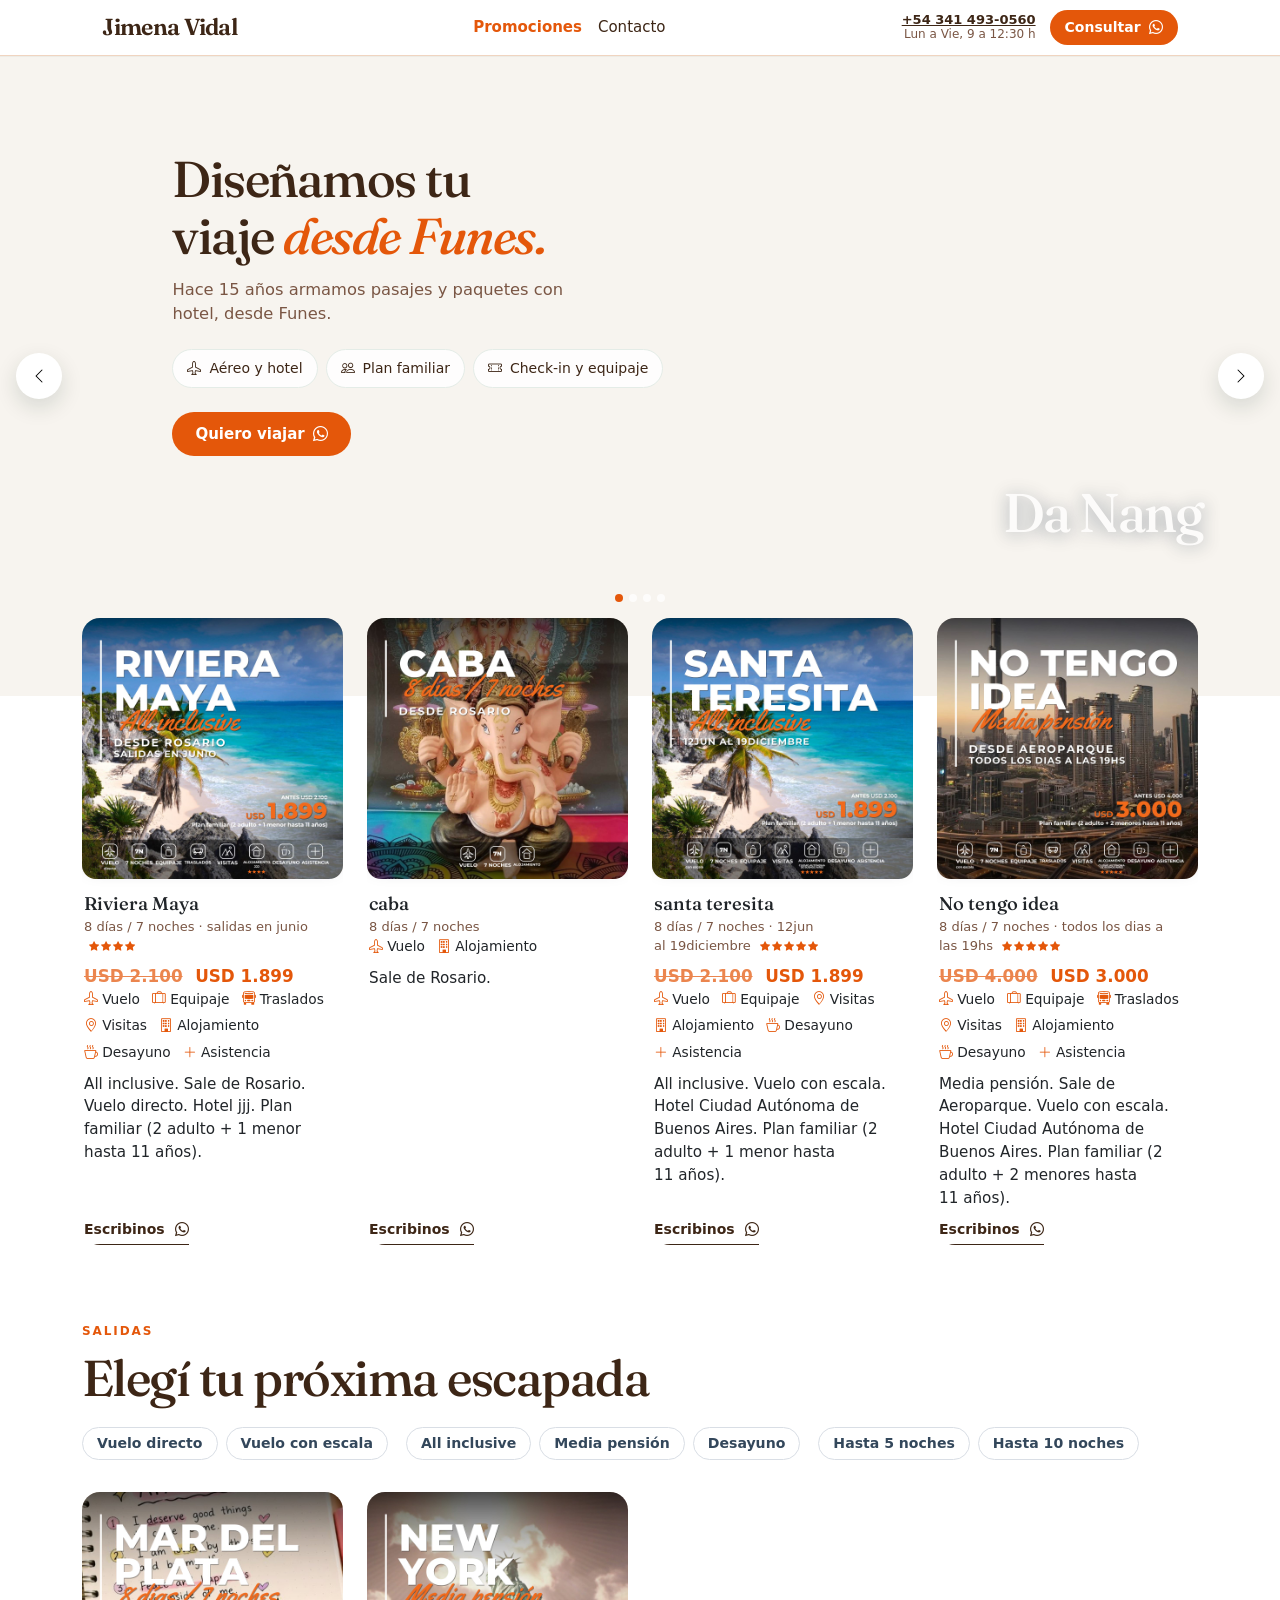
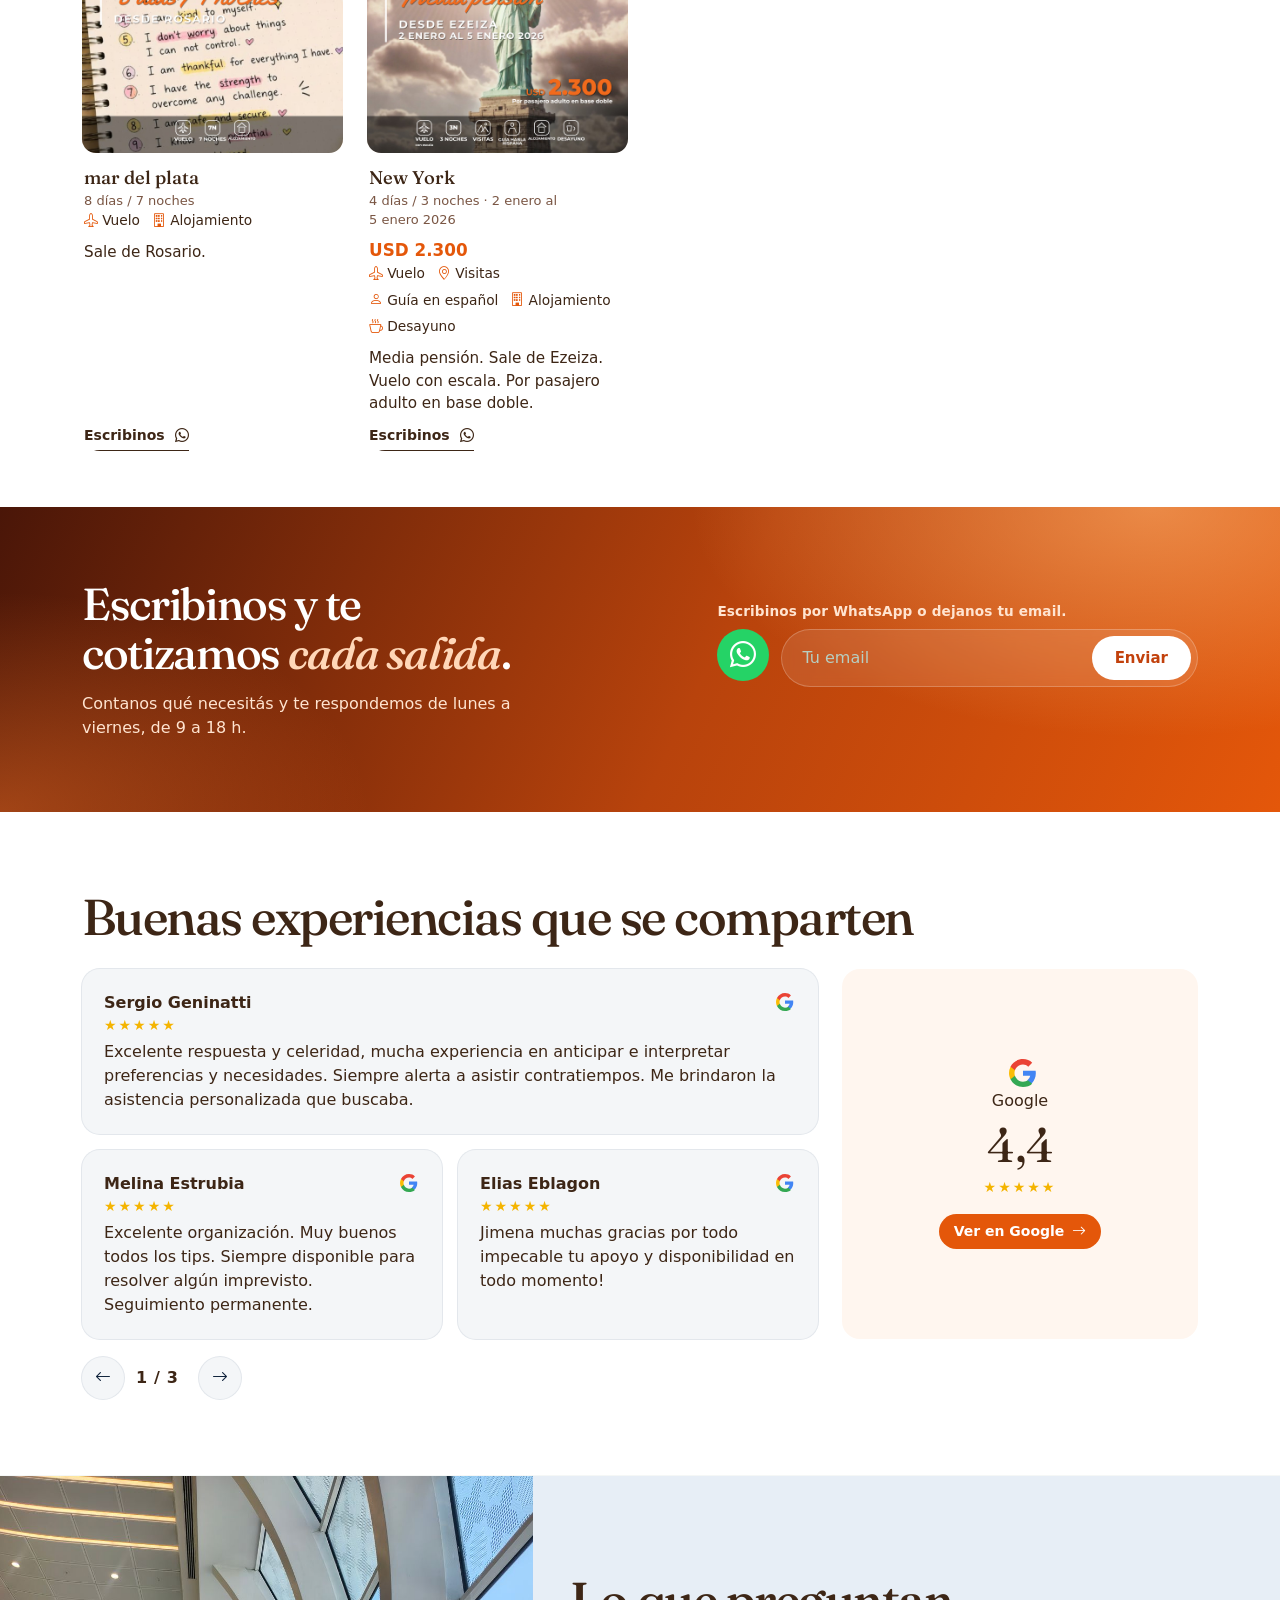
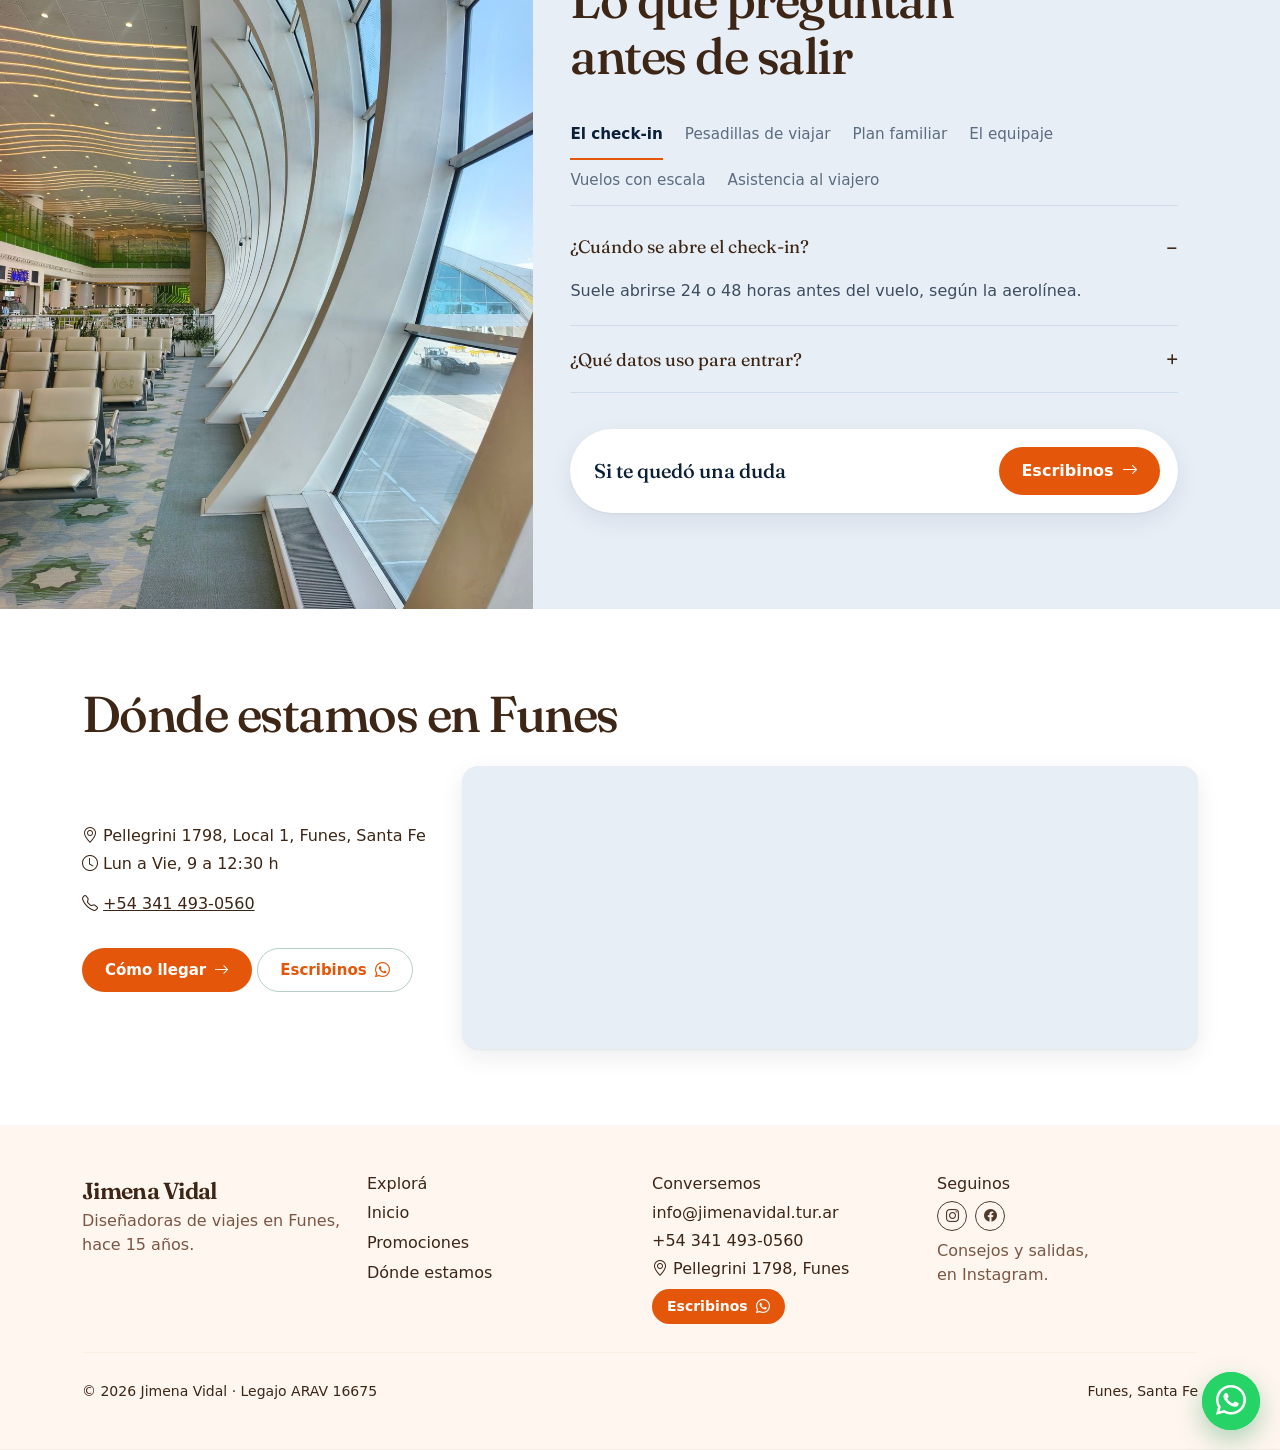
==== commit 055bf956: "Filtros: vuelo, régimen y noches" ====
--- a/index.html
+++ b/index.html
@@ -73,12 +73,12 @@
           <p class="nx-kicker">Salidas</p>
           <h2 class="nx-display">Elegí tu próxima&nbsp;escapada</h2>
           <div class="row g-4 mt-2">
-<div class="col-6 col-lg-3 jv-destacada"><article class="prod-card prod-card-xl" data-oferta="37884926197f4aeb826073169ba6c356" data-filtros="aereo equipaje traslado excursion hotel desayuno asistencia all-inclusive directo noches-media"><div class="nx-frame ratio-1"><button type="button" class="jv-zoom" data-zoom="img/ofertas/37884926197f4aeb826073169ba6c356.jpg?v=053f85e9" aria-label="Ver Riviera Maya"><img src="img/ofertas/37884926197f4aeb826073169ba6c356.jpg?v=053f85e9" alt="Oferta a Riviera Maya, 8 días / 7 noches"></button></div><div class="pad"><h3>Riviera&nbsp;Maya</h3><p class="meta">8 días / 7 noches · salidas en&nbsp;junio <span class="jv-stars" aria-label="4 estrellas"><i class="bi bi-star-fill"></i><i class="bi bi-star-fill"></i><i class="bi bi-star-fill"></i><i class="bi bi-star-fill"></i></span></p><p class="prod-price"><s>USD&nbsp;2.100</s> USD&nbsp;1.899</p><p class="jv-incs"><span class="jv-inc"><i class="bi bi-airplane" aria-hidden="true"></i> Vuelo</span><span class="jv-inc"><i class="bi bi-suitcase-lg" aria-hidden="true"></i> Equipaje</span><span class="jv-inc"><i class="bi bi-bus-front" aria-hidden="true"></i> Traslados</span><span class="jv-inc"><i class="bi bi-geo-alt" aria-hidden="true"></i> Visitas</span><span class="jv-inc"><i class="bi bi-building" aria-hidden="true"></i> Alojamiento</span><span class="jv-inc"><i class="bi bi-cup-hot" aria-hidden="true"></i> Desayuno</span><span class="jv-inc"><i class="bi bi-plus-lg" aria-hidden="true"></i> Asistencia</span></p><p class="prod-sale">All inclusive. Sale de Rosario. Vuelo directo. Hotel jjj. Plan familiar (2 adulto + 1 menor hasta 11&nbsp;años).</p><a class="prod-more" href="https://wa.me/5493416953818?text=Hola%2C%20quiero%20consultar%20la%20promo%20a%20Riviera%20Maya%2C%208%20d%C3%ADas%20/%207%20noches%2C%20salidas%20en%20junio%20%28USD%201.899%29." target="_blank" rel="noopener">Escribinos <i class="bi bi-whatsapp"></i></a></div></article></div>
-<div class="col-6 col-lg-3 jv-destacada"><article class="prod-card prod-card-xl" data-oferta="af91a5ec6b624a5aa73c036898214060" data-filtros="aereo hotel noches-media"><div class="nx-frame ratio-1"><button type="button" class="jv-zoom" data-zoom="img/ofertas/af91a5ec6b624a5aa73c036898214060.jpg?v=03110d2f" aria-label="Ver caba"><img src="img/ofertas/af91a5ec6b624a5aa73c036898214060.jpg?v=03110d2f" alt="Oferta a caba, 8 días / 7 noches"></button></div><div class="pad"><h3>caba</h3><p class="meta">8 días / 7&nbsp;noches</p><p class="prod-price" hidden></p><p class="jv-incs"><span class="jv-inc"><i class="bi bi-airplane" aria-hidden="true"></i> Vuelo</span><span class="jv-inc"><i class="bi bi-building" aria-hidden="true"></i> Alojamiento</span></p><p class="prod-sale">Sale de&nbsp;Rosario.</p><a class="prod-more" href="https://wa.me/5493416953818?text=Hola%2C%20quiero%20consultar%20la%20promo%20a%20caba%2C%208%20d%C3%ADas%20/%207%20noches." target="_blank" rel="noopener">Escribinos <i class="bi bi-whatsapp"></i></a></div></article></div>
-<div class="col-6 col-lg-3 jv-destacada"><article class="prod-card prod-card-xl" data-oferta="77dbd128a2034e059b8c4e5684f59d8d" data-filtros="aereo equipaje excursion hotel desayuno asistencia all-inclusive con-escala noches-media"><div class="nx-frame ratio-1"><button type="button" class="jv-zoom" data-zoom="img/ofertas/77dbd128a2034e059b8c4e5684f59d8d.jpg?v=461063f7" aria-label="Ver santa teresita"><img src="img/ofertas/77dbd128a2034e059b8c4e5684f59d8d.jpg?v=461063f7" alt="Oferta a santa teresita, 8 días / 7 noches"></button></div><div class="pad"><h3>santa&nbsp;teresita</h3><p class="meta">8 días / 7 noches · 12jun al&nbsp;19diciembre <span class="jv-stars" aria-label="5 estrellas"><i class="bi bi-star-fill"></i><i class="bi bi-star-fill"></i><i class="bi bi-star-fill"></i><i class="bi bi-star-fill"></i><i class="bi bi-star-fill"></i></span></p><p class="prod-price"><s>USD&nbsp;2.100</s> USD&nbsp;1.899</p><p class="jv-incs"><span class="jv-inc"><i class="bi bi-airplane" aria-hidden="true"></i> Vuelo</span><span class="jv-inc"><i class="bi bi-suitcase-lg" aria-hidden="true"></i> Equipaje</span><span class="jv-inc"><i class="bi bi-geo-alt" aria-hidden="true"></i> Visitas</span><span class="jv-inc"><i class="bi bi-building" aria-hidden="true"></i> Alojamiento</span><span class="jv-inc"><i class="bi bi-cup-hot" aria-hidden="true"></i> Desayuno</span><span class="jv-inc"><i class="bi bi-plus-lg" aria-hidden="true"></i> Asistencia</span></p><p class="prod-sale">All inclusive. Vuelo con escala. Hotel Ciudad Autónoma de Buenos Aires. Plan familiar (2 adulto + 1 menor hasta 11&nbsp;años).</p><a class="prod-more" href="https://wa.me/5493416953818?text=Hola%2C%20quiero%20consultar%20la%20promo%20a%20santa%20teresita%2C%208%20d%C3%ADas%20/%207%20noches%2C%2012jun%20al%2019diciembre%20%28USD%201.899%29." target="_blank" rel="noopener">Escribinos <i class="bi bi-whatsapp"></i></a></div></article></div>
-<div class="col-6 col-lg-3 jv-destacada"><article class="prod-card prod-card-xl" data-oferta="a9b74a83d5e5470c9b0c50fd31ae1b5e" data-filtros="aereo equipaje traslado excursion hotel desayuno asistencia media-pension con-escala noches-media"><div class="nx-frame ratio-1"><button type="button" class="jv-zoom" data-zoom="img/ofertas/a9b74a83d5e5470c9b0c50fd31ae1b5e.jpg?v=5ab788b3" aria-label="Ver No tengo idea"><img src="img/ofertas/a9b74a83d5e5470c9b0c50fd31ae1b5e.jpg?v=5ab788b3" alt="Oferta a No tengo idea, 8 días / 7 noches"></button></div><div class="pad"><h3>No tengo&nbsp;idea</h3><p class="meta">8 días / 7 noches · todos los dias a las&nbsp;19hs <span class="jv-stars" aria-label="5 estrellas"><i class="bi bi-star-fill"></i><i class="bi bi-star-fill"></i><i class="bi bi-star-fill"></i><i class="bi bi-star-fill"></i><i class="bi bi-star-fill"></i></span></p><p class="prod-price"><s>USD&nbsp;4.000</s> USD&nbsp;3.000</p><p class="jv-incs"><span class="jv-inc"><i class="bi bi-airplane" aria-hidden="true"></i> Vuelo</span><span class="jv-inc"><i class="bi bi-suitcase-lg" aria-hidden="true"></i> Equipaje</span><span class="jv-inc"><i class="bi bi-bus-front" aria-hidden="true"></i> Traslados</span><span class="jv-inc"><i class="bi bi-geo-alt" aria-hidden="true"></i> Visitas</span><span class="jv-inc"><i class="bi bi-building" aria-hidden="true"></i> Alojamiento</span><span class="jv-inc"><i class="bi bi-cup-hot" aria-hidden="true"></i> Desayuno</span><span class="jv-inc"><i class="bi bi-plus-lg" aria-hidden="true"></i> Asistencia</span></p><p class="prod-sale">Media pensión. Sale de Aeroparque. Vuelo con escala. Hotel Ciudad Autónoma de Buenos Aires. Plan familiar (2 adulto + 2 menores hasta 11&nbsp;años).</p><a class="prod-more" href="https://wa.me/5493416953818?text=Hola%2C%20quiero%20consultar%20la%20promo%20a%20No%20tengo%20idea%2C%208%20d%C3%ADas%20/%207%20noches%2C%20todos%20los%20dias%20a%20las%2019hs%20%28USD%203.000%29." target="_blank" rel="noopener">Escribinos <i class="bi bi-whatsapp"></i></a></div></article></div>
-<div class="col-6 col-lg-3"><article class="prod-card prod-card-xl" data-oferta="b96059d325c141ed8a28bde0c8cb20a8" data-filtros="aereo hotel noches-media"><div class="nx-frame ratio-1"><button type="button" class="jv-zoom" data-zoom="img/ofertas/b96059d325c141ed8a28bde0c8cb20a8.jpg?v=1242d1ee" aria-label="Ver mar del plata"><img src="img/ofertas/b96059d325c141ed8a28bde0c8cb20a8.jpg?v=1242d1ee" alt="Oferta a mar del plata, 8 días / 7 noches"></button></div><div class="pad"><h3>mar del&nbsp;plata</h3><p class="meta">8 días / 7&nbsp;noches</p><p class="prod-price" hidden></p><p class="jv-incs"><span class="jv-inc"><i class="bi bi-airplane" aria-hidden="true"></i> Vuelo</span><span class="jv-inc"><i class="bi bi-building" aria-hidden="true"></i> Alojamiento</span></p><p class="prod-sale">Sale de&nbsp;Rosario.</p><a class="prod-more" href="https://wa.me/5493416953818?text=Hola%2C%20quiero%20consultar%20la%20promo%20a%20mar%20del%20plata%2C%208%20d%C3%ADas%20/%207%20noches." target="_blank" rel="noopener">Escribinos <i class="bi bi-whatsapp"></i></a></div></article></div>
-<div class="col-6 col-lg-3"><article class="prod-card prod-card-xl" data-oferta="d238829146d94de8898e751977fbda20" data-filtros="aereo excursion guia hotel desayuno media-pension con-escala noches-corta"><div class="nx-frame ratio-1"><button type="button" class="jv-zoom" data-zoom="img/ofertas/d238829146d94de8898e751977fbda20.jpg?v=cd882d75" aria-label="Ver New York"><img src="img/ofertas/d238829146d94de8898e751977fbda20.jpg?v=cd882d75" alt="Oferta a New York, 4 días / 3 noches"></button></div><div class="pad"><h3>New&nbsp;York</h3><p class="meta">4 días / 3 noches · 2 enero al 5 enero&nbsp;2026</p><p class="prod-price">USD&nbsp;2.300</p><p class="jv-incs"><span class="jv-inc"><i class="bi bi-airplane" aria-hidden="true"></i> Vuelo</span><span class="jv-inc"><i class="bi bi-geo-alt" aria-hidden="true"></i> Visitas</span><span class="jv-inc"><i class="bi bi-person" aria-hidden="true"></i> Guía en&nbsp;español</span><span class="jv-inc"><i class="bi bi-building" aria-hidden="true"></i> Alojamiento</span><span class="jv-inc"><i class="bi bi-cup-hot" aria-hidden="true"></i> Desayuno</span></p><p class="prod-sale">Media pensión. Sale de Ezeiza. Vuelo con escala. Por pasajero adulto en base&nbsp;doble.</p><a class="prod-more" href="https://wa.me/5493416953818?text=Hola%2C%20quiero%20consultar%20la%20promo%20a%20New%20York%2C%204%20d%C3%ADas%20/%203%20noches%2C%202%20enero%20al%205%20enero%202026%20%28USD%202.300%29." target="_blank" rel="noopener">Escribinos <i class="bi bi-whatsapp"></i></a></div></article></div>
+<div class="col-6 col-lg-3 jv-destacada"><article class="prod-card prod-card-xl" data-oferta="37884926197f4aeb826073169ba6c356" data-filtros="aereo equipaje traslado excursion hotel desayuno asistencia all-inclusive directo noches-10"><div class="nx-frame ratio-1"><button type="button" class="jv-zoom" data-zoom="img/ofertas/37884926197f4aeb826073169ba6c356.jpg?v=053f85e9" aria-label="Ver Riviera Maya"><img src="img/ofertas/37884926197f4aeb826073169ba6c356.jpg?v=053f85e9" alt="Oferta a Riviera Maya, 8 días / 7 noches"></button></div><div class="pad"><h3>Riviera&nbsp;Maya</h3><p class="meta">8 días / 7 noches · salidas en&nbsp;junio <span class="jv-stars" aria-label="4 estrellas"><i class="bi bi-star-fill"></i><i class="bi bi-star-fill"></i><i class="bi bi-star-fill"></i><i class="bi bi-star-fill"></i></span></p><p class="prod-price"><s>USD&nbsp;2.100</s> USD&nbsp;1.899</p><p class="jv-incs"><span class="jv-inc"><i class="bi bi-airplane" aria-hidden="true"></i> Vuelo</span><span class="jv-inc"><i class="bi bi-suitcase-lg" aria-hidden="true"></i> Equipaje</span><span class="jv-inc"><i class="bi bi-bus-front" aria-hidden="true"></i> Traslados</span><span class="jv-inc"><i class="bi bi-geo-alt" aria-hidden="true"></i> Visitas</span><span class="jv-inc"><i class="bi bi-building" aria-hidden="true"></i> Alojamiento</span><span class="jv-inc"><i class="bi bi-cup-hot" aria-hidden="true"></i> Desayuno</span><span class="jv-inc"><i class="bi bi-plus-lg" aria-hidden="true"></i> Asistencia</span></p><p class="prod-sale">All inclusive. Sale de Rosario. Vuelo directo. Hotel jjj. Plan familiar (2 adulto + 1 menor hasta 11&nbsp;años).</p><a class="prod-more" href="https://wa.me/5493416953818?text=Hola%2C%20quiero%20consultar%20la%20promo%20a%20Riviera%20Maya%2C%208%20d%C3%ADas%20/%207%20noches%2C%20salidas%20en%20junio%20%28USD%201.899%29." target="_blank" rel="noopener">Escribinos <i class="bi bi-whatsapp"></i></a></div></article></div>
+<div class="col-6 col-lg-3 jv-destacada"><article class="prod-card prod-card-xl" data-oferta="af91a5ec6b624a5aa73c036898214060" data-filtros="aereo hotel noches-10"><div class="nx-frame ratio-1"><button type="button" class="jv-zoom" data-zoom="img/ofertas/af91a5ec6b624a5aa73c036898214060.jpg?v=03110d2f" aria-label="Ver caba"><img src="img/ofertas/af91a5ec6b624a5aa73c036898214060.jpg?v=03110d2f" alt="Oferta a caba, 8 días / 7 noches"></button></div><div class="pad"><h3>caba</h3><p class="meta">8 días / 7&nbsp;noches</p><p class="prod-price" hidden></p><p class="jv-incs"><span class="jv-inc"><i class="bi bi-airplane" aria-hidden="true"></i> Vuelo</span><span class="jv-inc"><i class="bi bi-building" aria-hidden="true"></i> Alojamiento</span></p><p class="prod-sale">Sale de&nbsp;Rosario.</p><a class="prod-more" href="https://wa.me/5493416953818?text=Hola%2C%20quiero%20consultar%20la%20promo%20a%20caba%2C%208%20d%C3%ADas%20/%207%20noches." target="_blank" rel="noopener">Escribinos <i class="bi bi-whatsapp"></i></a></div></article></div>
+<div class="col-6 col-lg-3 jv-destacada"><article class="prod-card prod-card-xl" data-oferta="77dbd128a2034e059b8c4e5684f59d8d" data-filtros="aereo equipaje excursion hotel desayuno asistencia all-inclusive con-escala noches-10"><div class="nx-frame ratio-1"><button type="button" class="jv-zoom" data-zoom="img/ofertas/77dbd128a2034e059b8c4e5684f59d8d.jpg?v=461063f7" aria-label="Ver santa teresita"><img src="img/ofertas/77dbd128a2034e059b8c4e5684f59d8d.jpg?v=461063f7" alt="Oferta a santa teresita, 8 días / 7 noches"></button></div><div class="pad"><h3>santa&nbsp;teresita</h3><p class="meta">8 días / 7 noches · 12jun al&nbsp;19diciembre <span class="jv-stars" aria-label="5 estrellas"><i class="bi bi-star-fill"></i><i class="bi bi-star-fill"></i><i class="bi bi-star-fill"></i><i class="bi bi-star-fill"></i><i class="bi bi-star-fill"></i></span></p><p class="prod-price"><s>USD&nbsp;2.100</s> USD&nbsp;1.899</p><p class="jv-incs"><span class="jv-inc"><i class="bi bi-airplane" aria-hidden="true"></i> Vuelo</span><span class="jv-inc"><i class="bi bi-suitcase-lg" aria-hidden="true"></i> Equipaje</span><span class="jv-inc"><i class="bi bi-geo-alt" aria-hidden="true"></i> Visitas</span><span class="jv-inc"><i class="bi bi-building" aria-hidden="true"></i> Alojamiento</span><span class="jv-inc"><i class="bi bi-cup-hot" aria-hidden="true"></i> Desayuno</span><span class="jv-inc"><i class="bi bi-plus-lg" aria-hidden="true"></i> Asistencia</span></p><p class="prod-sale">All inclusive. Vuelo con escala. Hotel Ciudad Autónoma de Buenos Aires. Plan familiar (2 adulto + 1 menor hasta 11&nbsp;años).</p><a class="prod-more" href="https://wa.me/5493416953818?text=Hola%2C%20quiero%20consultar%20la%20promo%20a%20santa%20teresita%2C%208%20d%C3%ADas%20/%207%20noches%2C%2012jun%20al%2019diciembre%20%28USD%201.899%29." target="_blank" rel="noopener">Escribinos <i class="bi bi-whatsapp"></i></a></div></article></div>
+<div class="col-6 col-lg-3 jv-destacada"><article class="prod-card prod-card-xl" data-oferta="a9b74a83d5e5470c9b0c50fd31ae1b5e" data-filtros="aereo equipaje traslado excursion hotel desayuno asistencia media-pension con-escala noches-10"><div class="nx-frame ratio-1"><button type="button" class="jv-zoom" data-zoom="img/ofertas/a9b74a83d5e5470c9b0c50fd31ae1b5e.jpg?v=5ab788b3" aria-label="Ver No tengo idea"><img src="img/ofertas/a9b74a83d5e5470c9b0c50fd31ae1b5e.jpg?v=5ab788b3" alt="Oferta a No tengo idea, 8 días / 7 noches"></button></div><div class="pad"><h3>No tengo&nbsp;idea</h3><p class="meta">8 días / 7 noches · todos los dias a las&nbsp;19hs <span class="jv-stars" aria-label="5 estrellas"><i class="bi bi-star-fill"></i><i class="bi bi-star-fill"></i><i class="bi bi-star-fill"></i><i class="bi bi-star-fill"></i><i class="bi bi-star-fill"></i></span></p><p class="prod-price"><s>USD&nbsp;4.000</s> USD&nbsp;3.000</p><p class="jv-incs"><span class="jv-inc"><i class="bi bi-airplane" aria-hidden="true"></i> Vuelo</span><span class="jv-inc"><i class="bi bi-suitcase-lg" aria-hidden="true"></i> Equipaje</span><span class="jv-inc"><i class="bi bi-bus-front" aria-hidden="true"></i> Traslados</span><span class="jv-inc"><i class="bi bi-geo-alt" aria-hidden="true"></i> Visitas</span><span class="jv-inc"><i class="bi bi-building" aria-hidden="true"></i> Alojamiento</span><span class="jv-inc"><i class="bi bi-cup-hot" aria-hidden="true"></i> Desayuno</span><span class="jv-inc"><i class="bi bi-plus-lg" aria-hidden="true"></i> Asistencia</span></p><p class="prod-sale">Media pensión. Sale de Aeroparque. Vuelo con escala. Hotel Ciudad Autónoma de Buenos Aires. Plan familiar (2 adulto + 2 menores hasta 11&nbsp;años).</p><a class="prod-more" href="https://wa.me/5493416953818?text=Hola%2C%20quiero%20consultar%20la%20promo%20a%20No%20tengo%20idea%2C%208%20d%C3%ADas%20/%207%20noches%2C%20todos%20los%20dias%20a%20las%2019hs%20%28USD%203.000%29." target="_blank" rel="noopener">Escribinos <i class="bi bi-whatsapp"></i></a></div></article></div>
+<div class="col-6 col-lg-3"><article class="prod-card prod-card-xl" data-oferta="b96059d325c141ed8a28bde0c8cb20a8" data-filtros="aereo hotel noches-10"><div class="nx-frame ratio-1"><button type="button" class="jv-zoom" data-zoom="img/ofertas/b96059d325c141ed8a28bde0c8cb20a8.jpg?v=1242d1ee" aria-label="Ver mar del plata"><img src="img/ofertas/b96059d325c141ed8a28bde0c8cb20a8.jpg?v=1242d1ee" alt="Oferta a mar del plata, 8 días / 7 noches"></button></div><div class="pad"><h3>mar del&nbsp;plata</h3><p class="meta">8 días / 7&nbsp;noches</p><p class="prod-price" hidden></p><p class="jv-incs"><span class="jv-inc"><i class="bi bi-airplane" aria-hidden="true"></i> Vuelo</span><span class="jv-inc"><i class="bi bi-building" aria-hidden="true"></i> Alojamiento</span></p><p class="prod-sale">Sale de&nbsp;Rosario.</p><a class="prod-more" href="https://wa.me/5493416953818?text=Hola%2C%20quiero%20consultar%20la%20promo%20a%20mar%20del%20plata%2C%208%20d%C3%ADas%20/%207%20noches." target="_blank" rel="noopener">Escribinos <i class="bi bi-whatsapp"></i></a></div></article></div>
+<div class="col-6 col-lg-3"><article class="prod-card prod-card-xl" data-oferta="d238829146d94de8898e751977fbda20" data-filtros="aereo excursion guia hotel desayuno media-pension con-escala noches-5 noches-10"><div class="nx-frame ratio-1"><button type="button" class="jv-zoom" data-zoom="img/ofertas/d238829146d94de8898e751977fbda20.jpg?v=cd882d75" aria-label="Ver New York"><img src="img/ofertas/d238829146d94de8898e751977fbda20.jpg?v=cd882d75" alt="Oferta a New York, 4 días / 3 noches"></button></div><div class="pad"><h3>New&nbsp;York</h3><p class="meta">4 días / 3 noches · 2 enero al 5 enero&nbsp;2026</p><p class="prod-price">USD&nbsp;2.300</p><p class="jv-incs"><span class="jv-inc"><i class="bi bi-airplane" aria-hidden="true"></i> Vuelo</span><span class="jv-inc"><i class="bi bi-geo-alt" aria-hidden="true"></i> Visitas</span><span class="jv-inc"><i class="bi bi-person" aria-hidden="true"></i> Guía en&nbsp;español</span><span class="jv-inc"><i class="bi bi-building" aria-hidden="true"></i> Alojamiento</span><span class="jv-inc"><i class="bi bi-cup-hot" aria-hidden="true"></i> Desayuno</span></p><p class="prod-sale">Media pensión. Sale de Ezeiza. Vuelo con escala. Por pasajero adulto en base&nbsp;doble.</p><a class="prod-more" href="https://wa.me/5493416953818?text=Hola%2C%20quiero%20consultar%20la%20promo%20a%20New%20York%2C%204%20d%C3%ADas%20/%203%20noches%2C%202%20enero%20al%205%20enero%202026%20%28USD%202.300%29." target="_blank" rel="noopener">Escribinos <i class="bi bi-whatsapp"></i></a></div></article></div>
           </div>
           <div class="foot-cta jv-cierre"><div class="container"><div><h2>Escribinos y te cotizamos <span class="em">cada&nbsp;salida</span>.</h2><p>Contanos qué necesitás y te respondemos de lunes a viernes, de 9 a 18&nbsp;h.</p></div><div class="jv-cierre-side"><p class="jv-cierre-hint">Escribinos por WhatsApp o dejanos tu&nbsp;email.</p><a class="jv-wa" href="https://wa.me/5493416953818?text=Hola%2C%20quiero%20consultar%20una%20salida." target="_blank" rel="noopener" aria-label="Escribir por WhatsApp"><i class="bi bi-whatsapp"></i></a><form data-mailto-form><label class="visually-hidden" for="jv-email">Tu email</label><div class="foot-form"><input id="jv-email" type="email" name="email" placeholder="Tu email" autocomplete="email" required><input type="text" name="web" tabindex="-1" autocomplete="off" class="visually-hidden" aria-hidden="true"><button class="btn-nx-light" type="submit">Enviar</button></div><p class="foot-form-note" data-form-msg aria-live="polite"></p></form></div></div></div><!--/jv-cierre-->
         </div>
@@ -254,7 +254,7 @@
   </section>
   <script src="https://cdn.jsdelivr.net/npm/bootstrap@5.3.3/dist/js/bootstrap.bundle.min.js"></script>
   <script src="maquetas/js/lanzate.js"></script>
-<script src="maquetas/js/oferta-landing.js?v=7bf9c862"></script><script>
+<script src="maquetas/js/oferta-landing.js?v=0d6831ac"></script><script>
 document.querySelectorAll("[data-mailto-form]").forEach(function (form) {
   form.addEventListener("submit", function (e) {
     e.preventDefault();
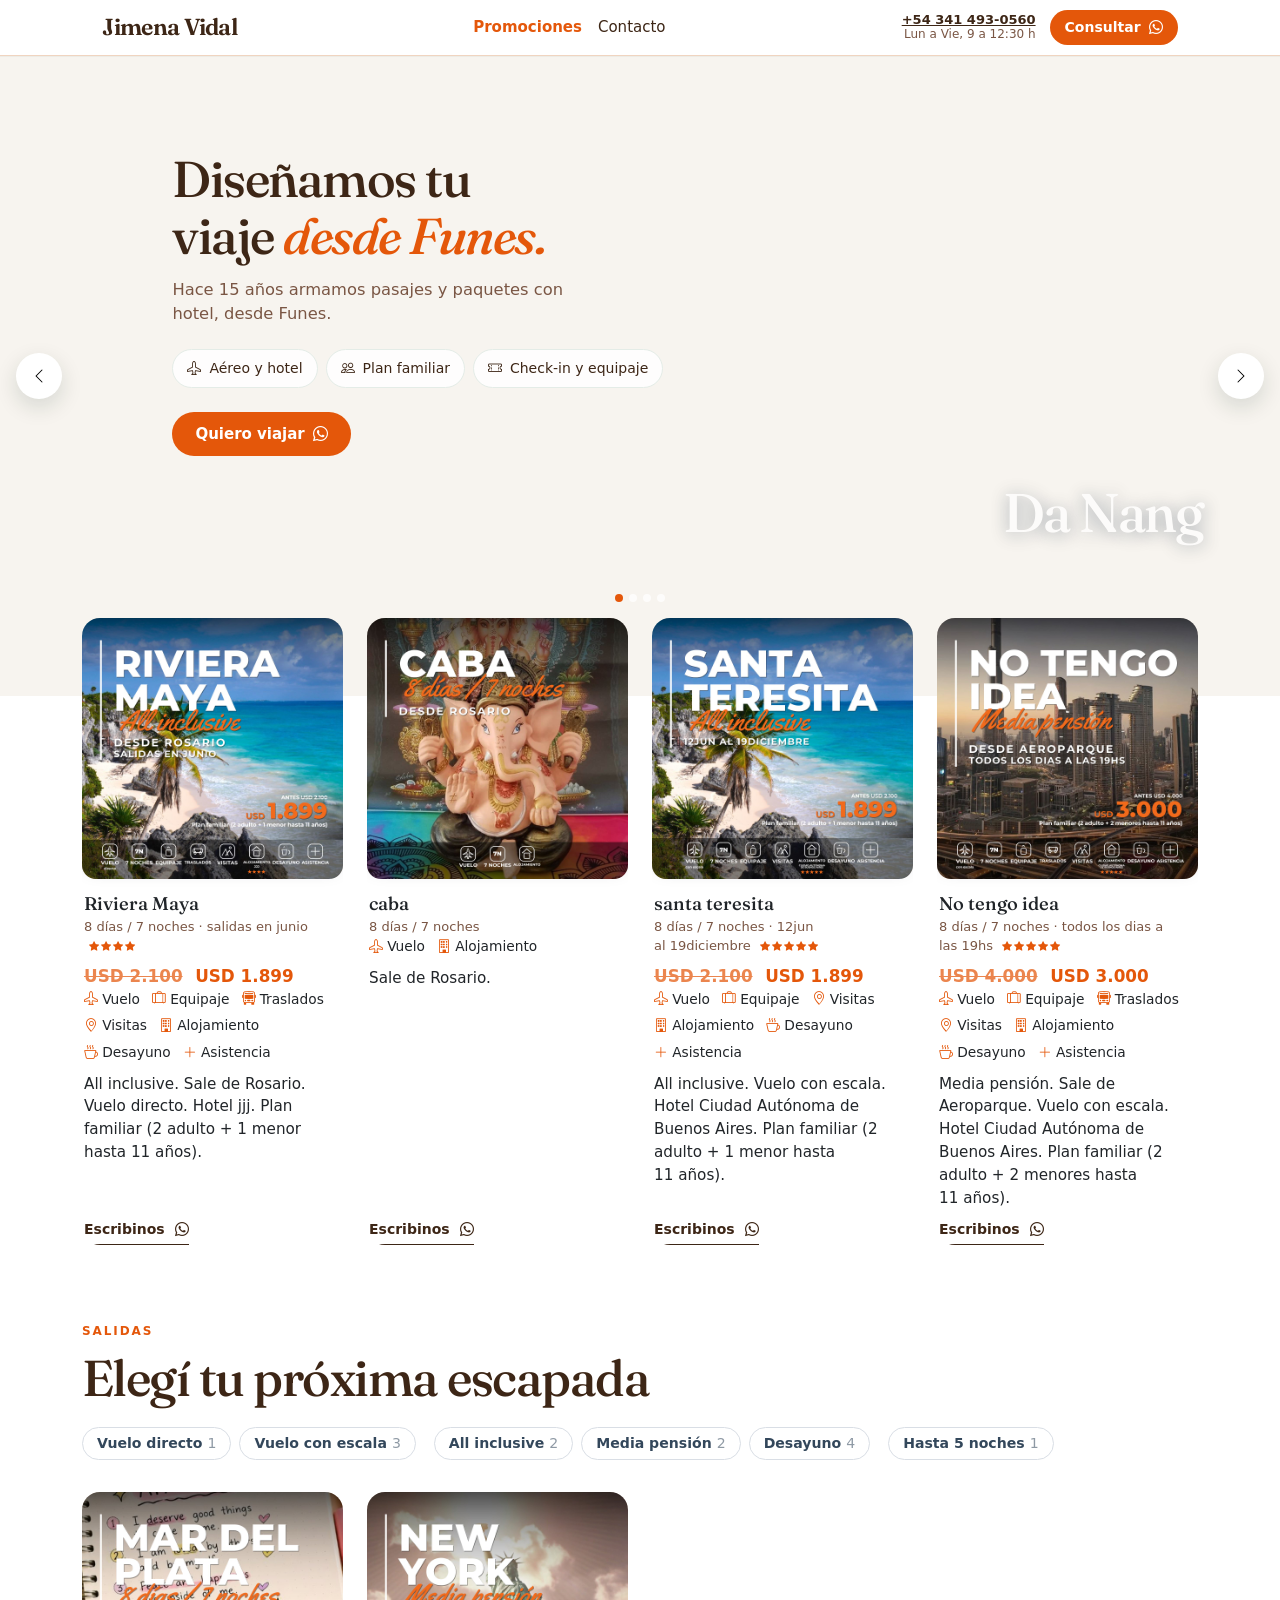
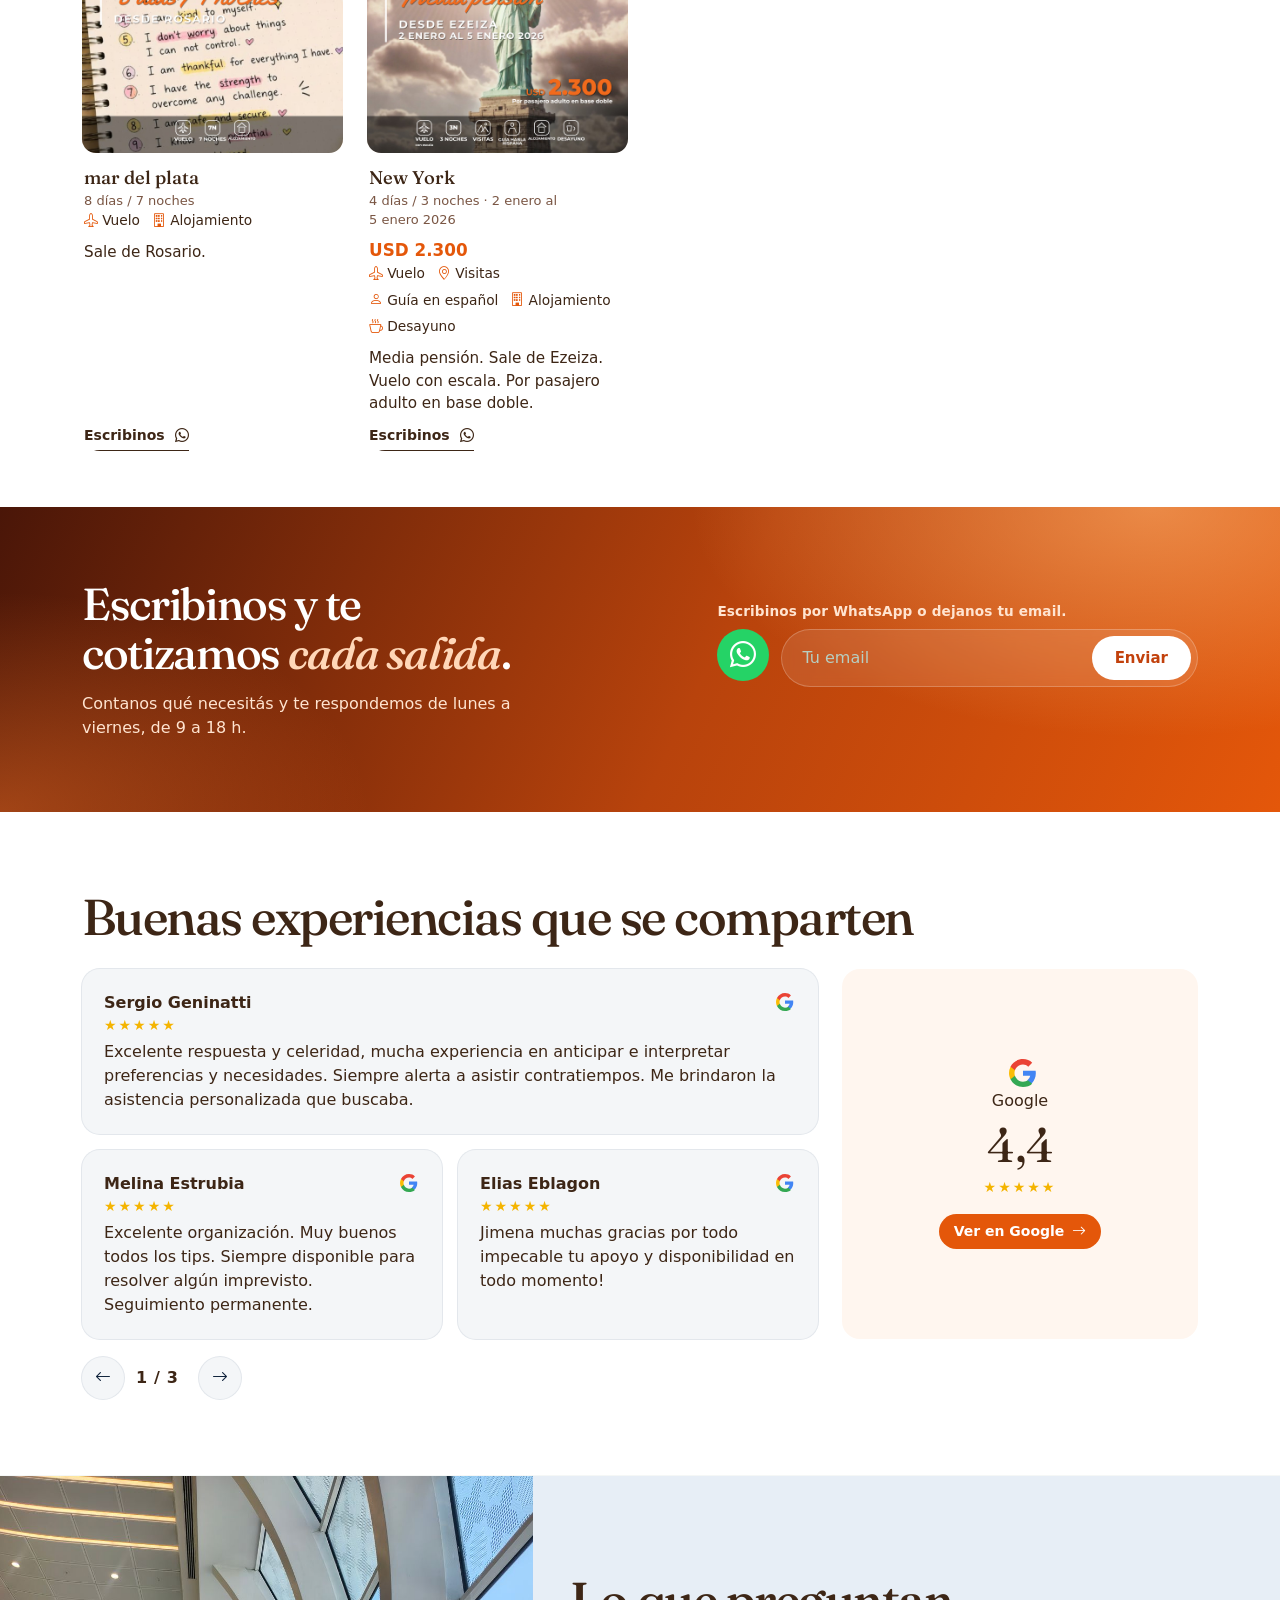
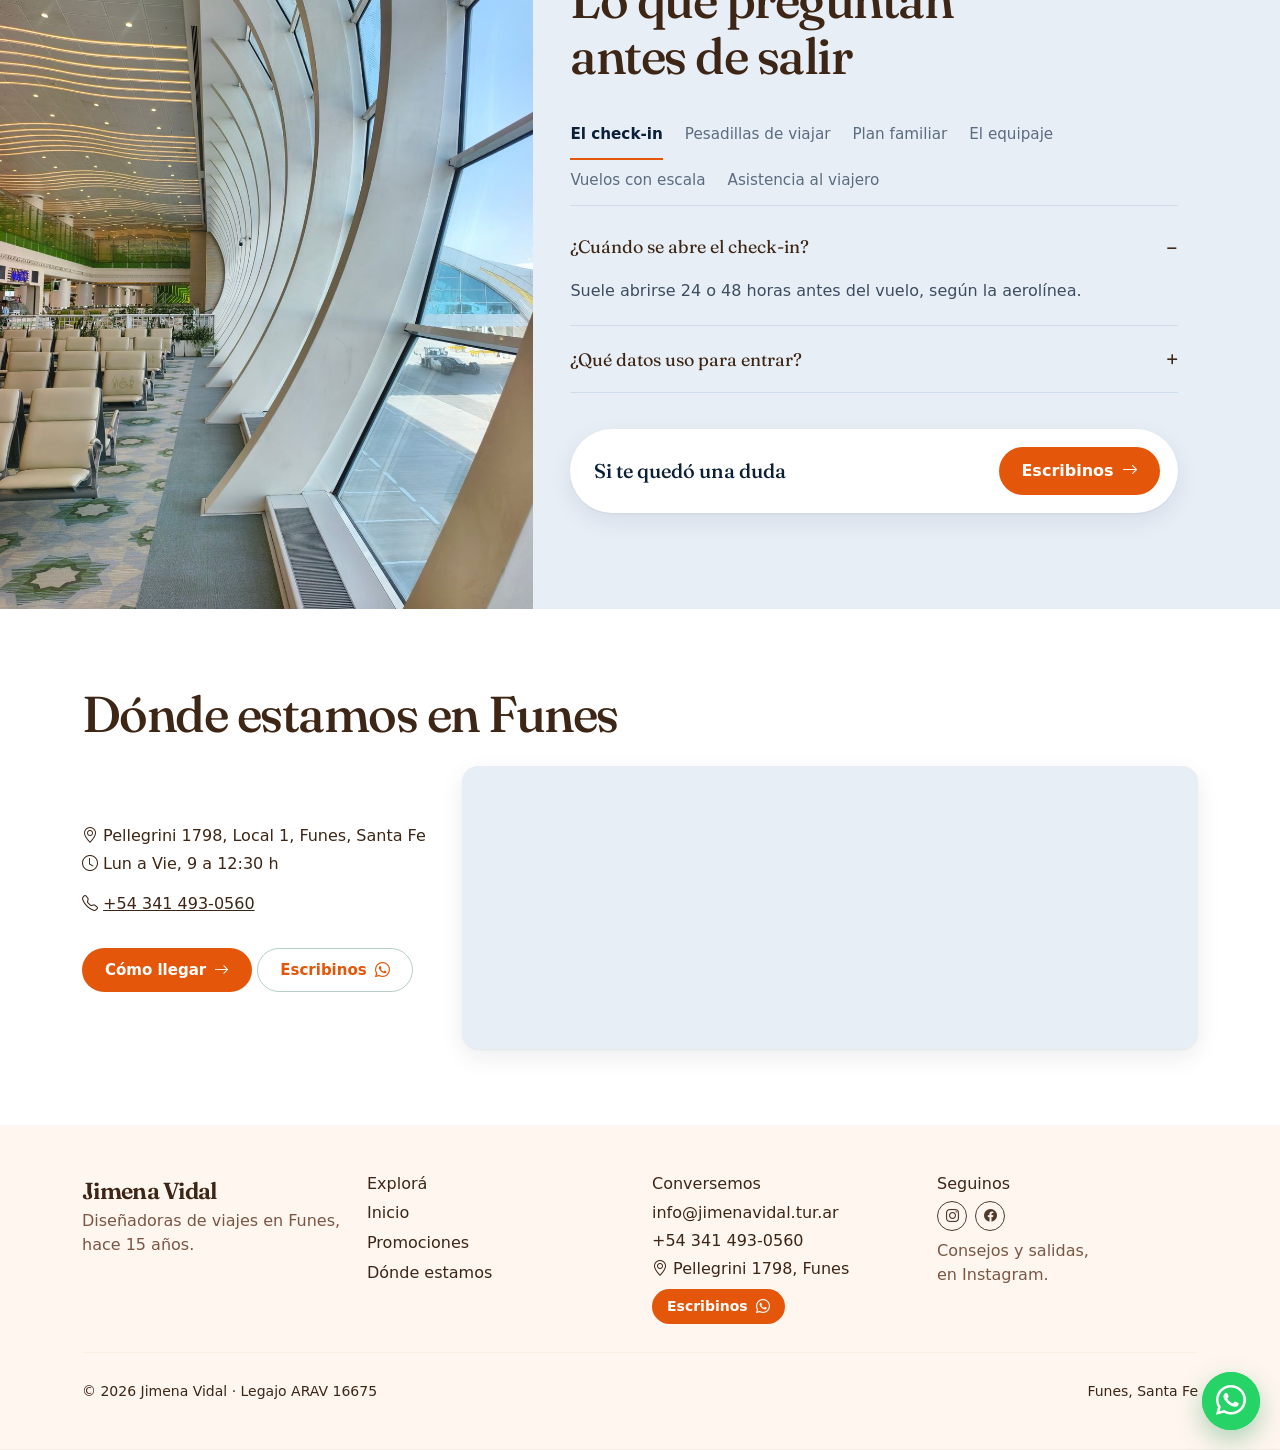
==== commit d4b5fd91: "Filtros con contador, filas en mobile y link compartible" ====
--- a/index.html
+++ b/index.html
@@ -254,7 +254,7 @@
   </section>
   <script src="https://cdn.jsdelivr.net/npm/bootstrap@5.3.3/dist/js/bootstrap.bundle.min.js"></script>
   <script src="maquetas/js/lanzate.js"></script>
-<script src="maquetas/js/oferta-landing.js?v=0d6831ac"></script><script>
+<script src="maquetas/js/oferta-landing.js?v=3ea77172"></script><script>
 document.querySelectorAll("[data-mailto-form]").forEach(function (form) {
   form.addEventListener("submit", function (e) {
     e.preventDefault();
